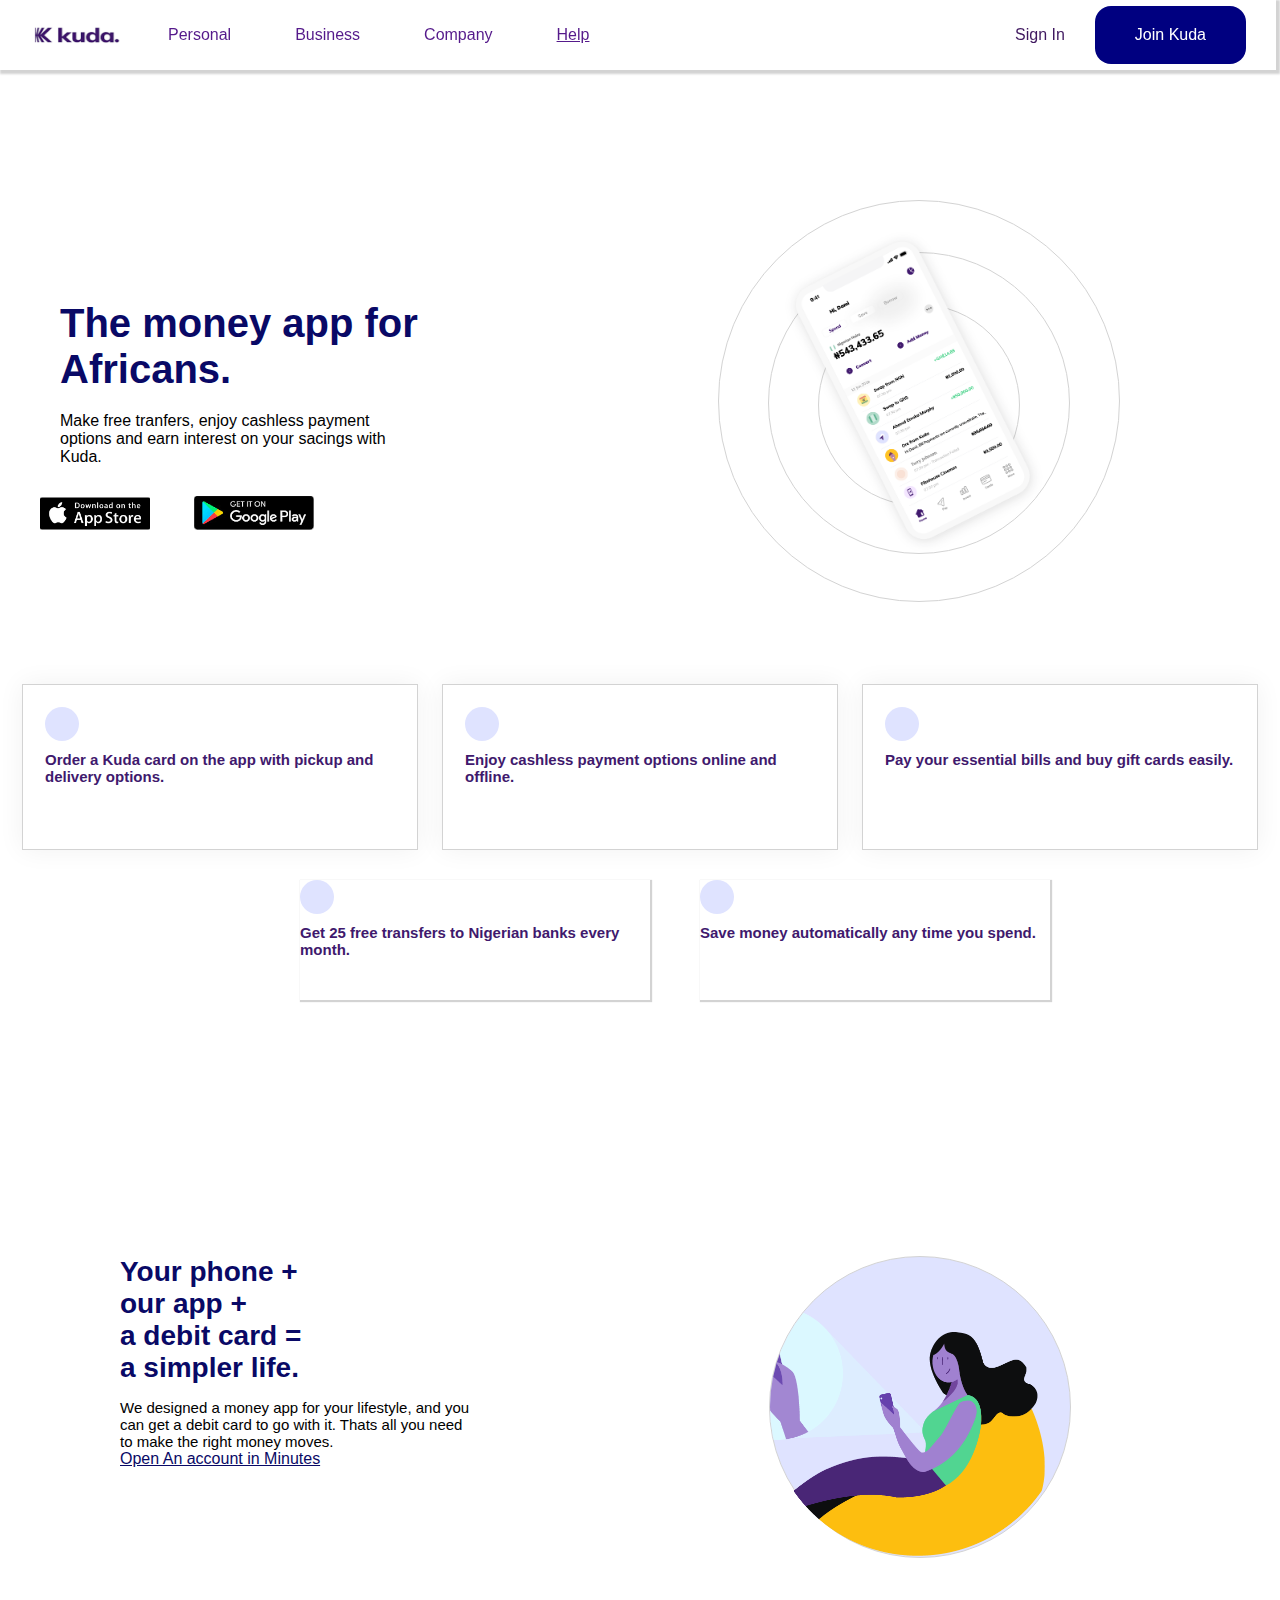
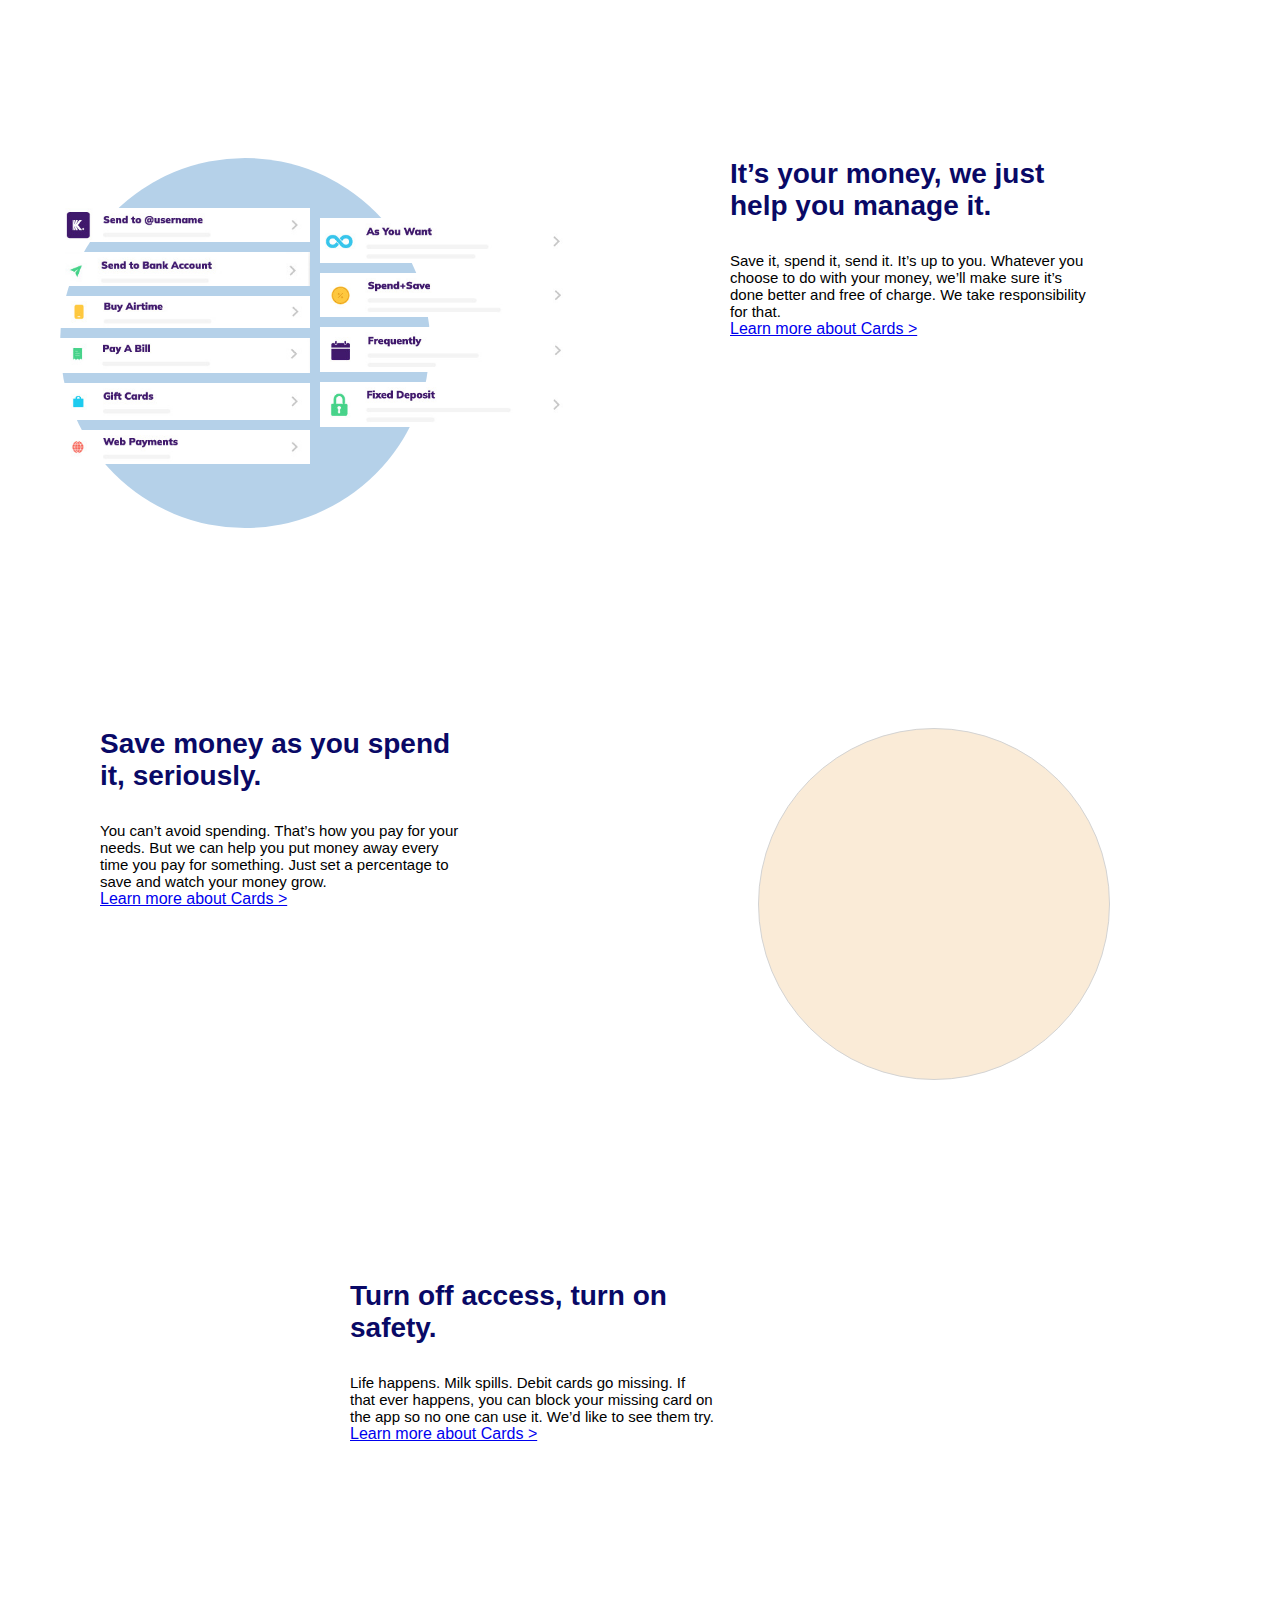
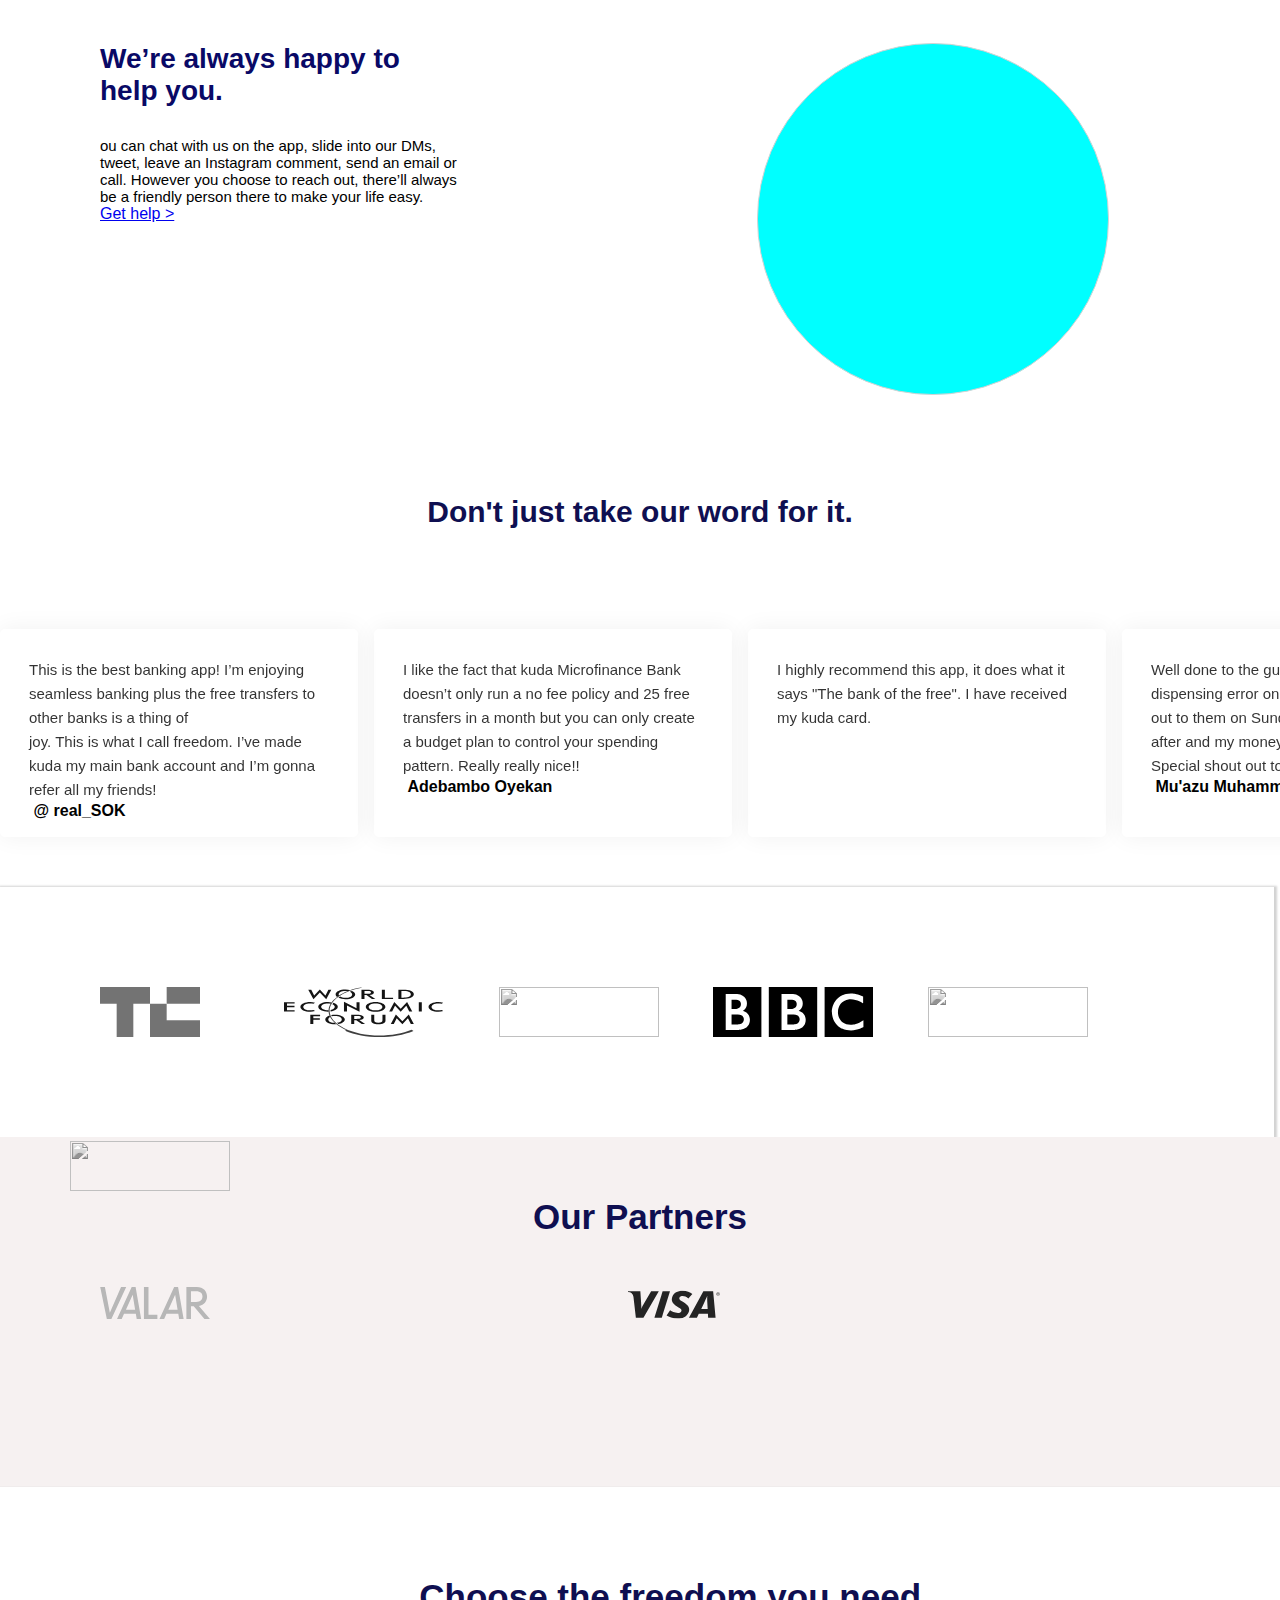
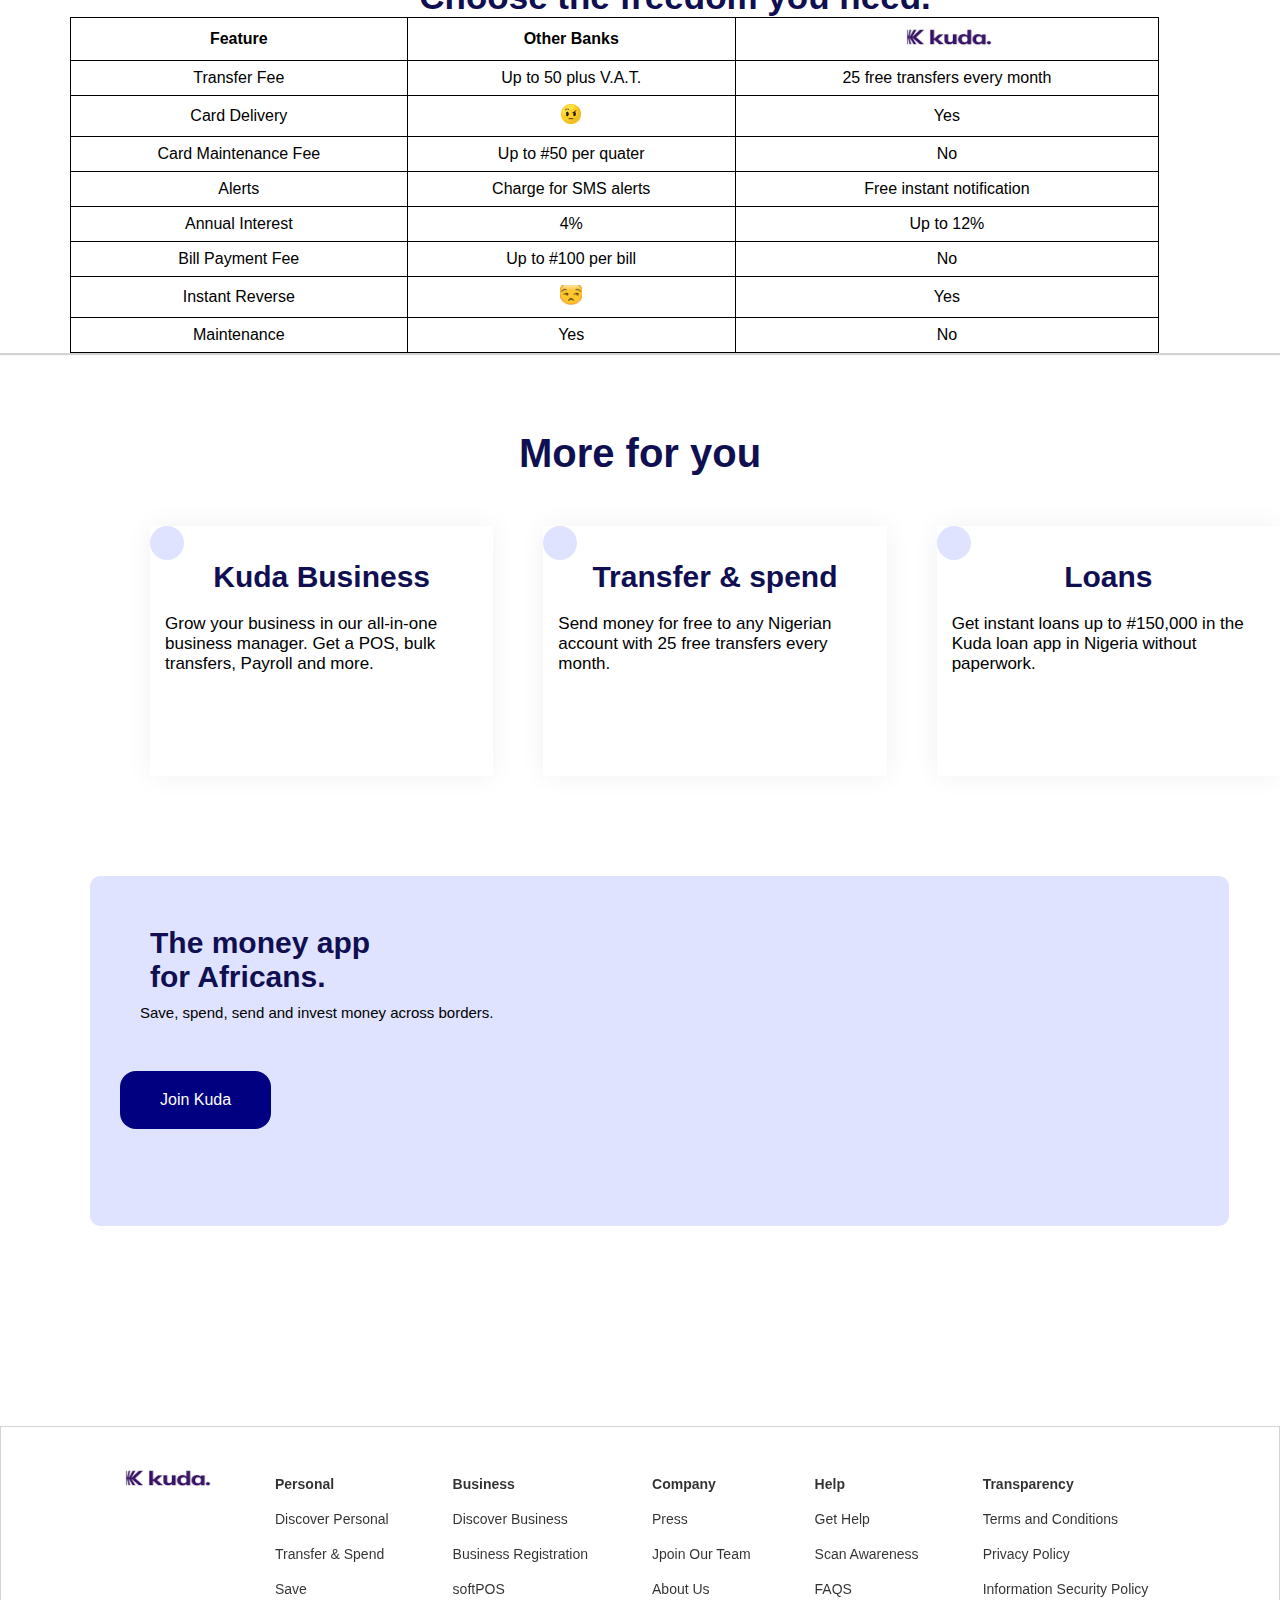
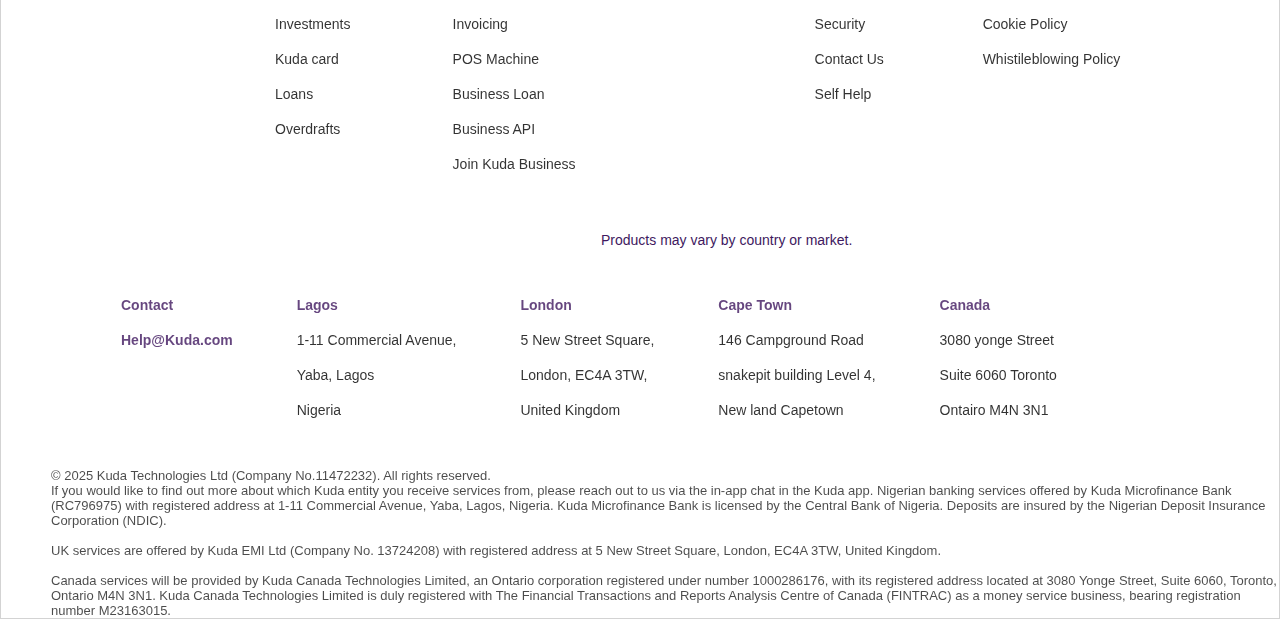
==== index.html @ f285afb3 "updated link navigation" ====
<!DOCTYPE html>
<html lang="en">
<head>
    <meta charset="UTF-8">
    <meta name="viewport" content="width=device-width, initial-scale=1.0">
    <title>Document</title>
    <link rel="stylesheet" href="./index.css">
    <script src="https://kit.fontawesome.com/aa584fceaa.js" crossorigin="anonymous"></script>
</head>
<body>
    <header>
        <nav>
            <div class="navbar">
                <div class="flex">
                    <img height="22" width="90" src="./Assets/kud.jpg" alt="">
                    <ul type="none" class="under">
                        <span class="prof-1"><li style="position: relative;"><a class="underline" href="">Personal <i class="fa-solid fa-caret-down" style="width: 20px;"></i></a></li>
                        <div class="class-1">
                            <div class="flex-1">
                                <div class="div-1">
                                    <ul type="none">
                                        <li class="time"><a class="airtime" href="">Discover Personal</a></li>
                                        <li class="time"><a class="airtime" href="">Travel & Spend</a></li>
                                        <li class="time"><a class="airtime" href="">Save</a></li>
                                        <li class="time"><a class="airtime" href="">Investments</a></li>
                                        <li class="time"><a class="airtime" href="">Kuda card</a></li>
                                    </ul>
                                </div>
                                <div class="div-2">
                                    <ul type="none">
                                        <h6 class="payments">Payments</h6>
                                        <li class="time"><a class="airtime" href="">Electricity</a></li>
                                        <li class="time"><a class="airtime" href="">Airtime</a></li>
                                        <li class="time"><a class="airtime" href="">Internets</a></li>
                                        <li class="time"><a class="airtime" href="">Investments</a></li>
                                        <li class="time"><a class="airtime" href="">Gift Cards</a></li>
                                        <li class="time"><a class="airtime" href="">Cardless Payments</a></li>
                                        <li class="time"><a class="airtime" href="">TV</a></li>
                                        <li class="time"><a class="airtime" href="">Betting</a></li>
                                        <li class="time"><a class="airtime" href="">Transport</a></li>
                                    </ul>
                                    <ul type="none" class="airtime">
                                        <h6 class="payments">Credit</h6>
                                        <li class="time"><a class="airtime" href="">Overdrafts</a></li>
                                        <li class="time"><a class="airtime" href="">Loans</a></li>
                                    </ul>
                                </div>
                            </div>
                        </div>
                    </span>
                    <span class="prof-1"><li class="time"><a class="underline" href="">Business<i class="fa-solid fa-caret-down" style="width: 20px;"></i></a></li>
                        <div class="class-1">
                            <div class="flex-1">
                                <div class="div-1">
                                    <ul type="none">
                                        <li class="time"><a href="">Discover Business</a></li>
                                        <li class="time"><a href="">Business Registration</a></li>
                                        <li class="time"><a href="">Kuda payroll</a></li>
                                        <li class="time"><a href="">Business API</a></li>
                                        <li class="time"><a href=""> Payroll with Bento</a></li>
                                        <li class="time"><a href="">Expense Accounts</a></li>
                                        <li class="time"><a href="">Expense Card</a></li>
                                        <li class="time"><a href="">Cashback</a></li>
                                    </ul>
                                </div>
                                <div class="div-2">
                                    <ul type="none">
                                        <h6 class="payments">Payments</h6>
                                        <li class="time"><a href="">Send Money</a></li>
                                        <li class="time"><a href="">TV</a></li>
                                        <li class="time"><a href="">Airtime & Internet Data</a></li>
                                        <li class="time"><a href="">Electricity</a></li>
                                        <li class="time"><a href="">Bill Payments</a></li>
                                    </ul>
                                    <ul type="none">
                                        <h6 class="payments">credit</h6>
                                        <li class="time"><a class="airtime" href="">Business Loan</a></li>
                                    </ul>
                                    <ul type="none">
                                        <h6 class="payments">Collections</h6>
                                        <li class="time"><a href="">SoftPOS</a></li>
                                        <li class="time"><a href="">Invoicing for Business</a></li>
                                        <li class="time"><a href="">POS Machine</a></li>
                                        <li class="time"><a href="">Virtual POS</a></li>
                                    </ul>
                                </div>
                            </div>
                        </div>
                    </span>
                    <span class="prof-2"> <li class="time"><a class="underline" href="">Company <i class="fa-solid fa-caret-down" style="width: 20px;"></i></a></li>
                        <div class="class-2">
                            <div class="blog">
                                <ul type="none">
                                    <li class="press"><a href="">Blog</a></li>
                                    <li class="press"><a href="">Press</a></li>
                                    <li class="press"><a href="">Join our team</a></li>
                                    <li class="press"><a href="">About Us</a></li>
                                </ul>
                            </div>
                        </div>
                    </span>
                    <span class="prof-2"><li class="time"><a href="">Help <i class="fa-solid fa-caret-down" style="width: 20px;"></i></a></li>
                        <div class="class-2">
                            <div class="blog">
                                <ul type="none">
                                    <li class="press"><a href="">Get Help</a></li>
                                    <li class="press"><a href="">Scam Awareness</a></li>
                                    <li class="press"><a href="">FAQS</a></li>
                                    <li class="press"><a href="">Security</a></li>
                                    <li class="press"><a href="">Contact Us</a></li>
                                    <li class="press"><a href="">Self Help</a></li>
                                </ul>
                            </div>
                        </div>
                    </span>
                </div>
                <div class="button">
                    <a href="./signkuda.html" class="btn-signin">Sign In</a>
                    <a href="./joinkuda.html" class="btn-join">Join Kuda</a>
                </div>
            </div>
        </nav>
    </header>
    <div class="the">
        <div>
            <h1 class="h1">The money app for <br>Africans.</h1>
            <p class="p">Make free tranfers, enjoy cashless payment <br>options and earn interest on your sacings with <br>Kuda.</p>
            <img class="goo" width="110" src="Assets/google.jpg" alt="">
            <img class="goo" width="120" src="Assets/app.jpg" alt="">
        </div>
        <div class="circle">
            <h1 class="big"></h1>
            <p class="small">
                <i class="fa-solid fa-paper-plane icon"></i>
            </p>
            <p class="small-1">
                <i class="fa-solid fa-chart-diagram icon"></i>
            </p>
            <p class="small-2">
                <i class="fa-solid fa-credit-card icon"></i>
            </p>
            <h2 class="big-2"></h2>
            <p class="small-3">
                <i class="fa-solid fa-chart-pie icon"></i>
            </p>
            <p class="small-4">
                <i class="fa-solid fa-piggy-bank icon"></i>
            </p>
            <h3 class="big-3">
                <img class="imag" width="270" src="Assets/phonee.png" alt="">
                
                
            </h3>
        </div>
    </div>
    <div class="parent">
        <div class="child">
            <p class="round"><i class="fa-solid fa-credit-card icon"></i></p>
            <p class="ord">Order a Kuda card on the app with pickup and delivery options.</p>
        </div>
        <div class="child">
            <p class="round"><i class="fa-solid fa-chart-pie icon"></i></p>
            <p class="ord">Enjoy cashless payment options online and offline.</p>
        </div>
        <div class="child">
            <p class="round"><i class="fa-solid fa-chart-diagram icon"></i></p>
            <p class="ord">Pay your essential bills and buy gift cards easily.</p>
        </div>
    </div>
    <div class="two">
        <div class="get">
            <p class="round"><i class="fa-solid fa-paper-plane icon"></i></p>
            <p class="ord">Get 25 free transfers to Nigerian banks every month.</p>
        </div>
        <div class="save">
            <p class="round"><i class="fa-solid fa-piggy-bank icon"></i></p>
            <p class="ord">Save money automatically any time you spend.</p>
        </div>
    </div>
    <div class="phone">
        <div class="your">
            <h4 class="h4">Your phone + <br>
                our app + <br> a debit card = <br>
                a simpler life.</h4>
                <p class="we">We designed a money app for your lifestyle, and you <br>can get a debit card to go with it. Thats all you need <br>to make the right money moves.</p>
                <p><a class="open" href="">Open An account in Minutes</a></p>
        </div>
        <div class="woman">
            <p class="wom"><img width="300" src="/Assets/download.png" alt=""></p>
            <p class="wom-1"><img width="300" src="/Assets/hand.png" alt=""></p>
        </div>
    </div>
    <div class="back">
        <div class="bac">
            <div class="web">
                <img src="Assets/kuda22.jpg" alt="">
                <img src="Assets/kuda1(2).jpg" alt="">
                <img src="Assets/kuda3(1).jpg" alt="">
                <img src="Assets/kuda5.jpg" alt="">
                <img src="Assets/kuda4.jpg" alt="">
                <img src="Assets/kuda6.jpg" alt="">
            </div>
            <div class="wes">
                <img src="Assets/kuda7.jpg" alt="">
                <img src="Assets/kuda8.jpg" alt="">
                <img src="Assets/kuda9.jpg" alt="">
                <img src="Assets/kuda10.jpg" alt="">
            </div>
        </div>
        <div class="ur">
            <h4 class="h5">It’s your money, we just <br> help you manage it.</h4>
            <p class="wee">Save it, spend it, send it. It’s up to you. Whatever you <br> choose to do with your money, we’ll make sure it’s <br> done better and free of charge. We take  responsibility  <br>for that.</p>
            <a href="open">Learn more about Cards ></a>
        </div>
    </div>
    <div class="phone-1">
        <div class="your-1">
            <h3 class="h3">Save money as you spend  <br>it, seriously.</h3>
            <p class="p-3">You can’t avoid spending. That’s how you pay for your <br> needs. But we can help you put money away every <br> time you pay for something. Just set a percentage to <br> save and watch your money grow.</p>
            <a href="open">Learn more about Cards ></a>
        </div>
        <div class="wo">
            <p>
                <img width="500" src="https://prince-kolade.github.io/Kuda-cohort/Assets/2025-03-05%20(5).png" alt="">
            </p>
        </div>
    </div>
    <div class="back">
        <div class="bacc">
            <p>
                <img width="500" src="https://prince-kolade.github.io/Kuda-cohort/Assets/kuda-1.png" alt="">
            </p>
        </div>
        <div class="ur">
            <h3 class="h5">Turn off access, turn on  <br>safety.</h3>
            <p class="wee">Life happens. Milk spills. Debit cards go missing. If <br> that ever happens, you can block your missing card on <br> the app so no one can use it. We’d like to see them try.</p>
            <a href="open">Learn more about Cards ></a>
        </div>
    </div>
    <div class="phone-1">
        <div class="your-1">
            <h3 class="h3">We’re always happy to <br> help you.</h3>
            <p class="p-3">ou can chat with us on the app, slide into our DMs, <br> tweet, leave an Instagram comment, send an email or <br> call. However you choose to reach out, there’ll always  <br>be a friendly person there to make your life easy.</p>
            <a href="open">Get help ></a>
        </div>
        <div class="woo">
            <p>
                <img width="500" src="https://prince-kolade.github.io/Kuda-cohort/Assets/1740307666381.jpg" alt="">
            </p>
        </div>
    </div>
    <h3 class="just">Don't just take our word for it.</h3>
<div class="hid">
    <div class="box"> 
        <p class="p8">This is the best banking app! I’m enjoying seamless banking plus the free transfers to other banks is a thing of  <br>joy. This is what I call freedom. I’ve made kuda my main bank account and I’m gonna refer all my friends!</p>
        <div class="bab">
            <img class="im" width="50" src="https://kuda.com/static/realsok-66705285fe944c95934d7ff3bda73bec.svg" alt="">
            <strong>@ real_SOK</strong>
        </div>
    </div>
    <div class="box">
        <p class="p8">I like the fact that kuda Microfinance Bank  doesn’t only run a no fee policy and 25 free  transfers in a month but you can only create a budget plan to control your spending pattern. Really really nice!!</p>
        <div class="bab">
            <img class="im" width="50" src="https://kuda.com/static/adebambo-a15ee685f877074818864b3eeecdfeef.svg" alt="">
            <strong>Adebambo Oyekan</strong>
        </div>
    </div>
    <div class="box">
        <p class="p8">I highly recommend this app, it  does what it says "The bank of the free". I have received my  kuda card.</p>
        <div width="50" class="bab">
            <img class="im"  width="50" alt="">
        </div>
    </div>
    <div class="box">
        <p class="p8">Well done to the guys at @kudabank had a dispensing error on Friday night and reached out to them on Sunday... 48 working hours after and my money is back in my account... Special shout out to Maxwell and Norah</p>
        <div class="bab">
            <img class="im" width="50" src="https://kuda.com/static/muhammad-a382b5f53a5e464e0a2929be0c68f852.svg" alt="">
            <strong>Mu'azu Muhammad Kudu</strong>
        </div>
    </div>
    <div class="box">
        <p class="p8">Just joined the best Digital Bank in Nigeria  I have no complaints whatsoever since i started  using Kuda</p>
            <div class="bab">
                <img class="im" src="" alt="">
                <strong></strong>
            </div>
    </div>
    <div class="box">
        <p class="p8">Never thought an app would stylish become my everyday way to bank and have access to physical  cash.
            @kudabank is sleek</p>
            <div class="bab">
                <img class="im" width="50" src="https://kuda.com/static/babajide-ca560e39acf445ef6c8e91104ef1be8d.svg" alt="">
                <strong>Babajide Duroshola</strong>
            </div>
    </div>
</div>
<div class="tuc">
    <img class="data" src="[data-uri]" alt="">
    <img class="data" src="[data-uri]" alt="">
    <img class="data" src="https://kuda.com/static/fintech-0a9e5796db280b81800496a6c3c23c6d.svg" alt="">
    <img class="bbc" src="[data-uri]" alt="">
    <img class="data" height="50" width="160" src="https://kuda.com/static/cnbc-45f58c789bba9e75d11c83bb03c5d3ff.svg" alt="">
    <img class="data" src="https://kuda.com/static/euromoney-2f7f12d4caef10de0f43b424ad5bd0a2.svg" alt="">
</div>
<div class="valar">
    <p class="part">Our Partners</p>
    <img class="visa" src="[data-uri]" alt="">
    <img class="visa" src="https://kuda.com/static/entreeCapital-af919d4ffd7d5cef28085ee2a9085519.svg" alt="">
    <img class="visa" src="https://kuda.com/static/sbiHoldings-32de2b58b5a5d5a40696e17db098a44d.svg" alt="">
    <img class="visa" src="https://kuda.com/static/target-global-d0857fbce3223960d649682020537e20.svg" alt="">
    <img class="visa" src="[data-uri]" alt="">
</div>
<div class="alert">
    <p class="part">Choose the freedom you need.</p>
    <table>
        <tr>
            <th>Feature</th>
            <th>Other Banks</th>
            <th> <img height="22" width="90" src="/Assets/kud.jpg" alt=""></th>
        </tr>
        <tr>
            <td>Transfer Fee</td>
            <td>Up to 50 plus V.A.T.</td>
            <td>25 free transfers every month</td>
        </tr>
        <tr>
            <td>Card Delivery</td>
            <td><img height="20px" src="/Assets/emoji.jpg" alt=""></td>
            <td>Yes</td>
        </tr>
        <tr>
            <td>Card Maintenance Fee</td>
            <td>Up to #50 per quater</td>
            <td>No</td>
        </tr>
        <tr>
            <td>Alerts</td>
            <td>Charge for SMS alerts</td>
            <td>Free instant notification</td>
        </tr>
        <tr>
            <td>Annual Interest</td>
            <td>4%</td>
            <td>Up to 12%</td>
        </tr>
        <tr>
            <td>Bill Payment Fee</td>
            <td>Up to #100 per bill</td>
            <td>No</td>
        </tr>
        <tr>
            <td>Instant Reverse</td>
            <td><img height="20px" src="Assets/emoji2.jpg" alt=""></td>
            <td>Yes</td>
        </tr>
        <tr>
            <td>Maintenance</td>
            <td>Yes</td>
            <td>No</td>
        </tr>
    </table>
</div>
<br>
<p class="mor">More for you</p>
<div class="all">
    <div class="bulk">
       <p class="round"> <i class="fa-solid fa-briefcase bag" style="color: #000080;"></i></p>
        <p class="k">Kuda Business</p>
        <p class="manager">Grow your business in our all-in-one <br>business manager. Get a POS, bulk <br>transfers, Payroll and more.</p>
    </div>
    <div class="bulk-2">
        <p class="round"><i class="fa-solid fa-paper-plane bag" style="color: #000080;"></i></p>
        <p class="k">Transfer & spend</p>
        <p class="manager">Send money for free to any Nigerian account with 25 free transfers every <br>month. </p>
    </div>
    <div class="bulk-2">
       <p class="round"> <i class="fa-solid fa-bottle-droplet icon" style="color: #000080;"></i></p>
        <p class="k">Loans</p>
        <p class="manager">Get instant loans up to #150,000 in the Kuda loan app in Nigeria without <br>paperwork.</p>
    </div>
</div>
<div class="invest">
    <div>
        <p class="ap">The money app  <br>for Africans.</p>
        <p class="nd">Save, spend, send and invest money across borders.</p>
        <div class="button ton">
            <a href="#join" class="btn-join">Join Kuda</a>
        </div>
    </div>
</div>

<footer class="footer">
    <div class="footer-1">
        <div >
            <img class="overdraft" height="22" width="90" src="/Assets/kud.jpg" alt="">
        </div>
        <div class="footer-2">
            <h4 class="ed">Personal</h4>
            <p>Discover Personal</p>
            <p>Transfer & Spend </p>
            <p>Save</p>
            <p>Investments</p>
            <p>Kuda card</p>
            <p>Loans</p>
            <p>Overdrafts</p>
        </div>
        <div class="footer-2">
            <h4 class="ed">Business</h4>
            <p>Discover Business</p>
            <p>Business Registration</p>
            <p>softPOS</p>
            <p>Invoicing</p>
            <p>POS Machine</p>
            <p>Business Loan</p>
            <p>Business API</p>
            <p>Join Kuda Business</p>
        </div>
        <div class="footer-2">
            <h4 class="ed">Company</h4>
            <p>Press</p>
            <p>Jpoin Our Team</p>
            <p>About Us</p>
        </div>
        <div class="footer-2">
            <h4 class="ed">Help</h4>
            <p>Get Help</p>
            <p>Scan Awareness</p>
            <p>FAQS</p>
            <p>Security</p>
            <p>Contact Us</p>
            <p>Self Help</p>
        </div>
        <div class="footer-2">
            <h4 class="ed">Transparency</h4>
            <p>Terms and Conditions</p>
            <p>Privacy Policy</p>
            <p>Information Security Policy</p>
            <p>Cookie Policy</p>
            <p>Whistileblowing Policy</p>
        </div>
    </div>
    <p class="mar">Products may vary by country or market.</p>
    <div class="footer-1">
        <div class="footer-2">
            <h4 class="edd">Contact <br>Help@Kuda.com</h4>
        </div>
        <div class="footer-2">
            <h4 class="edd">Lagos</h4>
            <p>1-11 Commercial Avenue, <br>Yaba, Lagos <br>Nigeria</p>
        </div>
        <div class="footer-2">
            <h4 class="edd">London</h4>
            <p>5 New Street Square, <br>London, EC4A 3TW, <br>United Kingdom</p>
        </div>
        <div class="footer-2">
            <h4 class="edd">Cape Town</h4>
            <p>146 Campground Road <br>snakepit building Level 4, <br>New land Capetown</p>
        </div>
        <div class="footer-2">
            <h4 class="edd">Canada</h4>
            <p>3080 yonge Street <br>Suite 6060 Toronto <br>Ontairo M4N 3N1</p>
        </div>
    </div>
    <div class="pp">
        <p > © 2025 Kuda Technologies Ltd (Company No.11472232). All rights reserved. </p>
    <p>If you would like to find out more about which Kuda entity you receive services from, please reach out to us via the in-app chat in the Kuda app. Nigerian banking services offered by Kuda Microfinance Bank (RC796975) with registered address at 1-11 Commercial Avenue, Yaba, Lagos, Nigeria. Kuda Microfinance Bank is licensed by the Central Bank of Nigeria. Deposits are insured by the Nigerian Deposit Insurance Corporation (NDIC).</p>
    <br>
    <p>UK services are offered by Kuda EMI Ltd (Company No. 13724208) with registered address at 5 New Street Square, London, EC4A 3TW, United Kingdom.</p>
    <br>
    <p>Canada services will be provided by Kuda Canada Technologies Limited, an Ontario corporation registered under number 1000286176, with its registered address located at 3080 Yonge Street, Suite 6060, Toronto, Ontario M4N 3N1. Kuda Canada Technologies Limited is duly registered with The Financial Transactions and Reports Analysis Centre of Canada (FINTRAC) as a money service business, bearing registration number M23163015.</p>
    </div>
</footer>
  
</body>
</html>
---- index.css ----
*{
    padding: 0;
    margin: 0;
    font-family: Arial, Helvetica, sans-serif;
}
body{
    overflow-x: hidden;
}
.navbar{
    display: flex;
    justify-content: space-between;
    align-items: center;
    background-color: white;
    padding: 15px 30px;
    width: 95%;
    height: 40px;
    box-shadow: 2px 2px 2px 2px lightgray;
    position: fixed;
    z-index: 99;
    top: 0;
}
.goo{
    padding-left: 40px;
    padding-top: 30px;
    gap:1rem;
}
.button{
    display: flex;
    gap: 30px;
}
.btn{
    /* padding: 10px 15px;
    border: none;
    border-radius: 5px;
    color: white; 
    text-decoration: none;
    cursor: pointer;  */
}
.btn-signin{
    background-color: ;
    padding-top: 20px;
    border-radius: 5px;
    color: #401960;
    text-decoration: none;
    cursor: pointer;
}
.btn-join{
    /* margin-top: 20px; */
    padding-left: 40px;
    padding-right: 40px;
    padding-top: 20px;
    text-decoration: none;
    padding-bottom: 20px;
    background-color: navy;
    color: white;
    border-radius: 12pt;
    border-style: none;
    /* margin-left: 300px; */
    /* line-height: 1.38; */
}
.btn-join:hover{
    transition: all 2s;
    transform: translateY(-3px);
}
.flex{
    display: flex;
    justify-content: space-around;
    align-items: center;
    gap: 3rem;
    /* position: relative; */
}
.flex-1{
    display: flex;
    gap: 2rem;
    border: 1px solid red;
    border-top-right-radius: 20px;
    border-bottom-right-radius: 20px;
    font-weight: 500;
    line-height: 37px;
}
.class-1{
    position: absolute;
    top: 56px;
    display: none;
}
.div-1{
    background-color: white;
    padding: 20px;
    opacity: 0.7;
    z-index: 1;
}
.div-2{
    background-color: rgb(245, 245, 245);
    border-top-right-radius: 20px;
    border-bottom-right-radius: 20px;
    padding: 15px;
    opacity: 0.7;
    z-index: 1;
}
.prof-1:hover{
    .class-1{
        display: block;
    }
}
.kuda{
    width: 90px;
    padding: 17px;
}
.icon{
    margin-left: 4px;
}
.under{
    display: flex;
    gap: 4rem;
}
.underline{
    text-decoration: none;
}
.payments{
    font-family: Arial, Helvetica, sans-serif;
    font-size: 12px;
    opacity: 100%;
    text-transform: uppercase;
}
.blog{
    border: 1px solid lightgray;
    background-color: white;
    padding: 40px 20px;
    padding-left: 30px;
    width: 140px;
}
.press{
    text-decoration: none !important;
    color: black !important;
    line-height: 40px;
}
.press:hover{
    color: red !important;
}
.prof-2{
    position: relative;
}
.prof-2:hover{
    .class-2{
        transition: all 6s;
        display: block;
    }
}
.class-2{
    display: none;
    position: absolute;
    top: 30px;
    transition: all 6s;
}
.sign{
    /* padding-left: 100px;  */
}
.join{
    margin-top: 5px;
    padding-left: 40px;
    padding-right: 40px;
    padding-top: 20px;
    padding-bottom: 20px;
    background-color: #40196D;
    color: white;
    border-radius: 12pt;
    border-style: none;
    margin-left: 300px;
    line-height: 1.38;
}
.logo{
    padding-left: 20px;
    line-height: 1.38;
}
.the{
    display: flex;
}
.h1{
    margin-bottom: 20px;
    margin-top: 300px;
    margin-left: 60px;
    font-weight: 900;
    color: rgb(9, 9, 102);
    font-size: 40px;
    font-family: Arial, Helvetica, sans-serif;
    line-height: 1.15;
}
.p{
    margin-left: 60px;
}
.circle{
    margin-left: 300px;
    margin-top: 200px;
}
.big{
    border: 1px solid lightgray;
    height: 400px;
    width: 400px;
    border-radius: 100%;
    position: relative;
}
.small{
    border: 1px solid #401960;
    border-style: none;
    padding: 2px;
    align-content: center;
    background-color: rgb(223, 227, 255);
    height: 25px;
    width: 25px;
    border-radius: 100%;
    position: absolute;
    margin-top: -215px;
    margin-left: 190px;
    animation: small 8s linear 2s infinite;

}
@keyframes small {
    0%{
        transform: rotate(0deg) translate(200px);
    }
    100%{
        transform: rotate(360deg) translate(200px);
    }
    
}
.small-1{
    border: 1px solid #401960;
    border-style: none;
    padding: 2px;
    align-content: center;
    background-color: rgb(223, 227, 255) !important;
    height: 25px;
    width: 25px;
    border-radius: 100%;
    position: absolute;
    margin-top: -215px;
    margin-left: 190px;
    animation: smile  8s linear 0s infinite;
}
@keyframes smile {
    0%{
        transform: rotate(0deg) translate(200px);
    }
    100%{
        transform: rotate(360deg) translate(200px);
    }
    
}
.big-2{
    border: 1px solid lightgray;
    height: 300px;
    width: 300px;
    border-radius: 100%;
    position: relative;
    margin-top: -350px;
    margin-left: 50px;
}
.small-2{
    border: 1px solid #401960;
    border-style: none;
    padding: 2px;
    align-content: center;
    background-color: rgb(223, 227, 255) !important;
    height: 25px;
    width: 25px;
    border-radius: 100%;
    position: absolute;
    margin-top: -215px;
    margin-left: 190px;
    animation: smoke  8s linear 0s infinite;
}
@keyframes smoke {
    0%{
        transform: rotate(0deg) translate(200px);
    }
    100%{
        transform: rotate(-360deg) translateX(200px);
    }
}
.small-3{
    border: 1px solid #401960;
    border-style: none;
    padding: 2px;
    align-content: center;
    background-color: rgb(223, 227, 255) !important;
    height: 25px;
    width: 25px;
    border-radius: 100%;
    position: absolute;
    margin-top: -165px;
    margin-left: 190px;
    animation: snail  8s linear 1s infinite;
}
@keyframes snail {
    0%{
        transform: rotate(0deg) translate(150px);
    }
    100%{
        transform: rotate(360deg) translate(150px);
    }
}
.small-4{
    border: 1px solid #401960;
    border-style: none;
    padding: 2px;
    align-content: center;
    background-color: rgb(223, 227, 255) !important;
    height: 25px;
    width: 25px;
    border-radius: 100%;
    position: absolute;
    margin-top: -165px;
    margin-left: 190px;
    animation: snake 8s linear 2s infinite;
}
@keyframes snake {
    0%{
        transform: rotate(0deg) translate(150px);
    }
    100%{
        transform: rotate(-360deg) translate(150px);
    }
    
}
.big-3{
    border: 1px solid lightgray;
    height: 200px;
    width: 200px;
    border-radius: 100%;
    position: relative;
    margin-top: -250px;
    margin-left: 100px;
}
.icon{
    margin-left: 5.5px;
    align-items: center;
    color: #40196D;
}
.parent{
    display: flex;
    gap: 1.5rem;
    margin-top: 150px ;
    justify-content: center;
}
.child{
    border: 1px solid lightgray;
    border-color: lightgray;
    background-color: white;
    width: 350px;
    height: 120px;
    padding: 22px;
    box-shadow: 0 0 25px rgba(0, 0, 0, .06);
    /* margin-left: 100px; */
}
.round{
    border: 1px solid #40196D;
    border-style: none;
    padding: 2px;
    border-radius: 50%;
    height: 30px;
    width: 30px;
    align-content: center;
    background-color: rgb(223, 227, 255) ;
}
.ord{
    margin-top: 10px;
    color: #40196D;
    font-size: 15px;
    font-weight: 600;
}
.icon-1{
    margin-left: 30px;
    align-items: center;
    color: #40196D;
    padding-top: 10px;
    
}
.with{
    font-weight: bold;
    padding-left: 10px;
    padding-top: 20px;
    color: rgb(9, 9, 102);
}
.enjoy{
    background-color: white;
    width: 350px;
    height: 120px;
    box-shadow: 2px 2px 2px 2px lightgray;
    margin-left: 50px;
}
.two{
    display: flex;
    margin-top: 30px;
}
.get{
    background-color: white;
    width: 350px;
    height: 120px;
    box-shadow: 1px 1px 1px 1px lightgray;
    margin-left: 300px;
}
.save{
    background-color: white;
    width: 350px;
    height: 120px;
    box-shadow: 1px 1px 1px 1px lightgray;
    margin-left: 50px;
}
.phone{
    display: flex;
    margin-top: 20%;
}
.your{
    margin-left: 120px;
}
.h4{
    font-weight: bold;
    font-size: 28px;
    font-family: Verdana, Geneva, Tahoma, sans-serif;
    color: rgb(9, 9, 102);
}
.we{
    color: black;
    padding-top: 15px;
    font-size: 15px;
    font-weight: light;
}
.open{
    color: rgb(9, 9, 102);
    padding-top: 30px;
}
.image{
    /* border: 1px solid red; */
    margin-left: 300px;
    border-radius: 100%;
    height: 400px;
    width: 400px;
}
.imag{
    margin-top: -80px;
    margin-left: -40px;
}
.woman{
    /* display: flex; */
    margin-left: 300px;
    border-radius: 100%;
    width: 300px;
    height: 300px;
    position: static;
    border: 1px solid lightgray;
    background-color: rgb(223, 227, 255);
    opacity: 1 !important;
    z-index: 0;
    box-sizing: inherit;
    overflow: hidden;
}
.wom{
    margin-top: 75px;
    margin-left: -25px;
    position: absolute;
    overflow: hidden;
}
.wom-1{
    margin-left: -60px;
    margin-top: 50px;
    opacity: 99 !important;
    z-index: 100 !important;
    /* position: absolute; */
}
.you{
    margin-left: 300px;
}
.back{
    margin-top: 200px;
    display: flex;
    margin-left: 50px;
}
.bac{
    margin-left: 10px;
    height: 370px;
    width: 370px;
    border-radius: 50%;
    background-color: rgb(181, 209, 233);
    display: flex;

}
.web{
   width: 250px;
   height: 150px;
   display: flex;
   flex-direction: column;
   gap: 10px;
   padding-top: 50px;
}
.wes{
    width: 250px;
    height: 250px;
    display: flex;
    flex-direction: column;
    gap: 10px;
    padding-top: 60px;
    padding-left: 10px;
}
.ur{
    margin-left: 300px;
}
.h5{
    font-weight: bolder;
    font-size: 28px;
    color: rgb(9, 9, 102);
    font-family: Verdana, Geneva, Tahoma, sans-serif;
}
.wee{
    color: black;
    padding-top: 30px;
    font-size: 15px;
    font-weight: light;
}
.phone-1{
    display: flex;
    margin-top: 200px;
}
.your-1{
    padding-left: 100px; 
}
.h3{
    font-weight: bolder;
    font-size: 28px;
    font-family: Verdana, Geneva, Tahoma, sans-serif;
    color: rgb(9, 9, 102);
}
.p-3{
    color: black;
    padding-top: 30px;
    font-size: 15px;
    font-weight: light;
}
.wo{
    margin-left: 300px;
    border-radius: 100%;
    width: 350px;
    height: 350px;
    position: static;
    border: 1px solid lightgray;
    background-color: antiquewhite;
    opacity: 1 !important;
    z-index: 0;
    box-sizing: inherit;
    overflow: hidden;
}
.woo{
    margin-left: 300px;
    border-radius: 100%;
    width: 350px;
    height: 350px;
    position: static;
    border: 1px solid lightgray;
    background-color: aqua;
    opacity: 1 !important;
    z-index: 0;
    box-sizing: inherit;
    overflow: hidden;
}
.box{
    /* display: flex; */
    border: 1px solid lightgray;
    height: 150px;
    min-width: 300px;
    padding: 29px;
    border-style: none;
    border-color: lightgray;
    background-color: var(--whiteColor);
    border-radius: 5px;
    box-shadow: 0 0 25px rgba(0, 0, 0, .06);
}
.p8{
    font-size: 15px;
    line-height: 24px;
    opacity: 0.8;
}
.im{
    border-radius: 50%;
    padding-top: 3px;
}
.don{
    border: 1px solid;
    min-width: 300px;
    height: 200px;
    margin-left: 30px;
    margin-top: 70px;
    background-color: white;
    color: black;
    padding-top: 30px;
    font-size: 15px;
    font-weight: lighter;
}
.just{
    font-family: Verdana, Geneva, Tahoma, sans-serif;
    font-size: 30px;
    font-weight: bold;
    text-align: center;
    margin-top: 100px;
    color: rgb(15, 15, 81);
}
.hid{
    animation: scroll 20s linear infinite;
    margin-top: 100px;
    display: flex;
    flex-wrap: nowrap;
    width: 100%;
    box-sizing: border-box;
    gap: 1rem;
}
@keyframes scroll {
    0%{
        transform: translateX(0px);
    }
    100%{
        transform: translateX(-800px);
    }
}
.tuc{
    /* border: 1px solid black; */
    width: 98%;
    height: 250px;
    padding-left: 20px;
    margin-top: 50px;
    background-color: white;
    box-shadow: 1px 1px 2px 2px lightgray;
}
.data{
    filter: grayscale(100%);
    height: 50px;
    width: 160px;
    padding-left: 50px;
    padding-top: 100px;
}
.data:hover{
    filter: none;
    cursor: pointer;
}
.bbc{
    filter: grayscale(100%);
    height: 50px;
    width: 160px;
    padding-left: 50px;
}
.bbc:hover{
    filter: none;
    cursor: pointer;
}
.valar{
    background-color: rgb(246, 241, 241);
    width: 100%;
    height: 350px;
}
.part{
    font-family: Verdana, Geneva, Tahoma, sans-serif;
    font-size: 35px;
    font-weight: bold;
    text-align: center;
    padding-top: 60px;
    color: rgb(15, 15, 81);
}
.visa{
    padding-top: 50px;
    padding-left: 100px;
    filter: grayscale(100%);
}
.visa:hover{
    filter: none;
    cursor: pointer;
}
tr:nth-child(even){
    background-color: white;
}
table{
    font-family: Arial, Helvetica, sans-serif;
    border-collapse: collapse;
    width: 90%;
}
td,th{
    border: 1px solid black;
    text-align: center;
    padding: 8px;
}
.alert{
    padding-top: 30px;
    padding-left: 70px;
    box-shadow: 1px 1px 1px 1px lightgray;
}
.all{
    display: flex;
}
.busi{
    border: 1px solid red;
    width: 400px;
    height: 00px;
}
.mor{
    font-family: Verdana, Geneva, Tahoma, sans-serif;
    font-size: 40px;
    font-weight: bold;
    text-align: center;
    padding-top: 60px;
    color: rgb(15, 15, 81);
}
.bulk{
    /* border: 1px solid black; */
    background-color: white;
    margin-top: 50px;
    margin-left: 150px;
    width: 350px;
    height: 250px;
    box-shadow: 0 0 25px rgba(0, 0, 0, .06);
}
.cir{
    border: 1px solid black;
    border-radius: 100%;
    background-color:;
    height: 30px;
    width: 30px;
    margin-left: 10px;
    margin-top: 10px;
    opacity: 0.7;
}
.bag{
    padding-left: 8px;
    padding-top: 6px;
}
.k{
    font-family: Arial, Helvetica, sans-serif;
    font-size: 30px;
    text-align: center;
    color: rgb(15, 15, 81);
    font-weight: bolder;
    
}
.manager{
    font-family: Verdana, Geneva, Tahoma, sans-serif;
    color: black;
    font-weight: light;
    font-size: 17px;
    padding-top: 20px;
    padding-left: 15px;
}
.bulk-2{
    /* border: 1px solid black; */
    background-color: white;
    margin-top: 50px;
    margin-left: 50px;
    width: 350px;
    height: 250px;
    box-shadow: 0 0 25px rgba(0, 0, 0, .06);
}
.invest{
    /* border: 1px solid black; */
    width: 89%;
    height: 350px;
    margin-top: 100px;
    margin-left: 90px;
    display: flex;
    background-color: rgb(223, 227, 255);
    border-radius: 10px;
}
.ap{
    font-family: Verdana, Geneva, Tahoma, sans-serif;
    font-size: 30px;
    color: rgb(15, 15, 81);
    font-weight: bolder;
    padding-left: 60px;
    padding-top: 50px;
}
.overdraft{
    
}
.ton{
    margin-left: 30px;
    margin-top: 50px;
}
.nd{
    margin-left: 50px;
    font-size: 15px;
    font-weight: light;
    padding-top: 10px;
}
.footer{
    border: 1px solid lightgray;
    margin-top: 200px;
}
.footer-1{
    margin-top: 40px;
    margin-left: 120px;
    display: flex;
    gap: 4rem;
}
.footer-2{
    line-height: 2.5em;
    font-size: 14px;
    opacity: 0.8;
}
.mar{
    color: #401960;
    font-size: 14px;
    margin-left: 600px;
    margin-top: 50px;
}
.edd{
    color: #401960;
}
.pp{
    padding-top:40px;
    font-size: 13px;
    opacity: 0.7;
    padding-left: 50px;
}
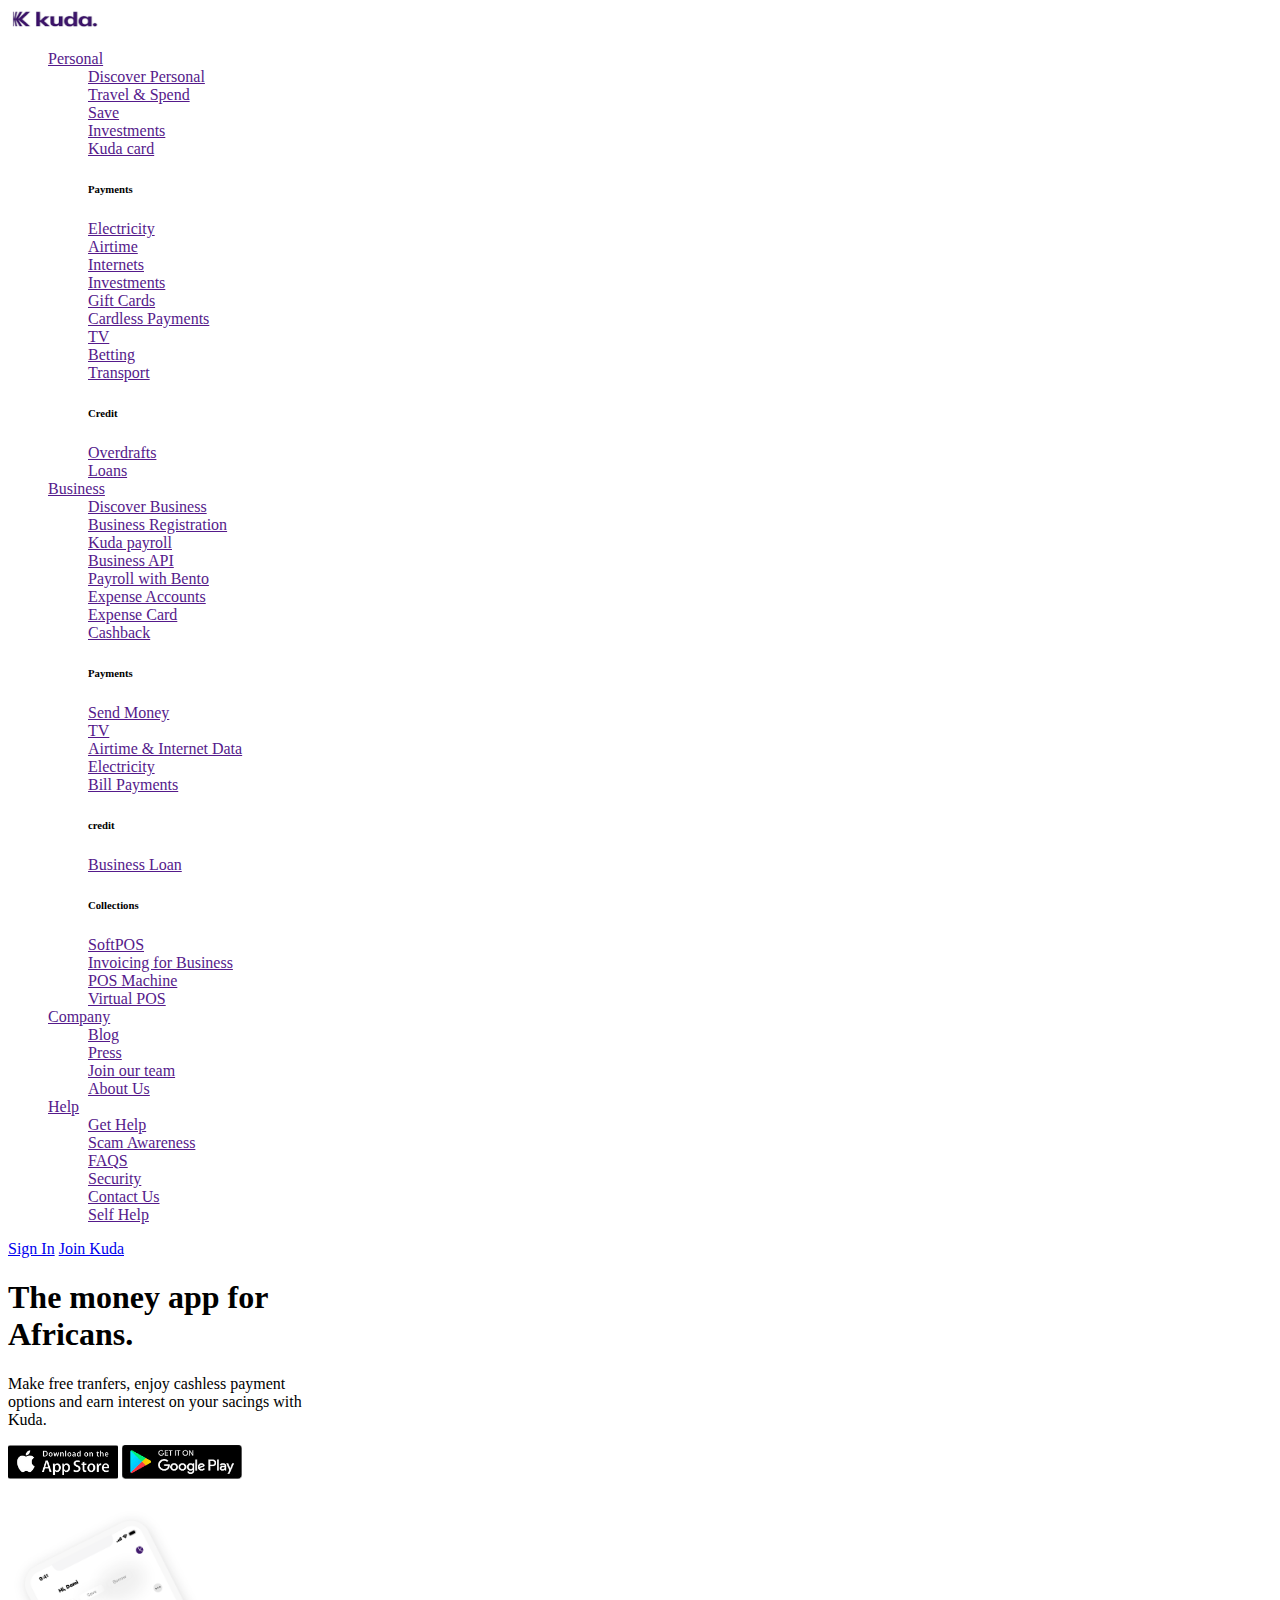
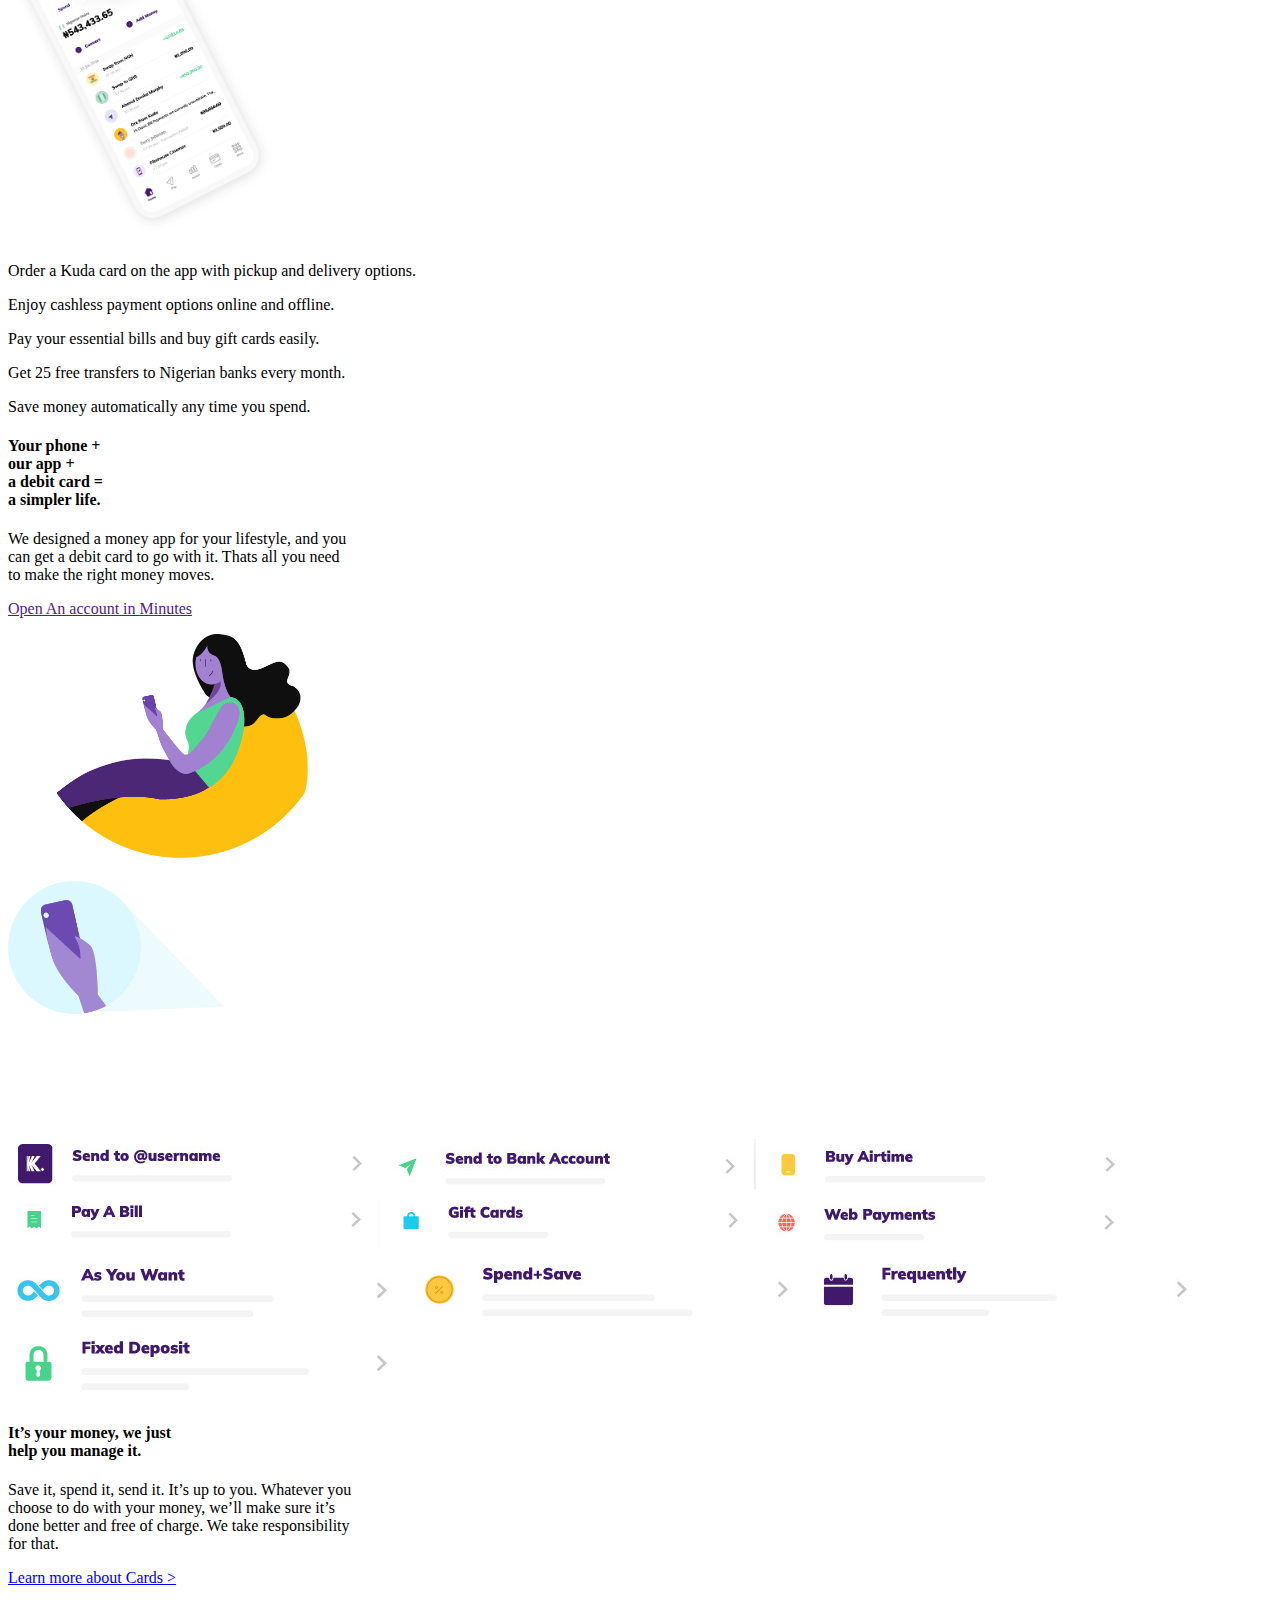
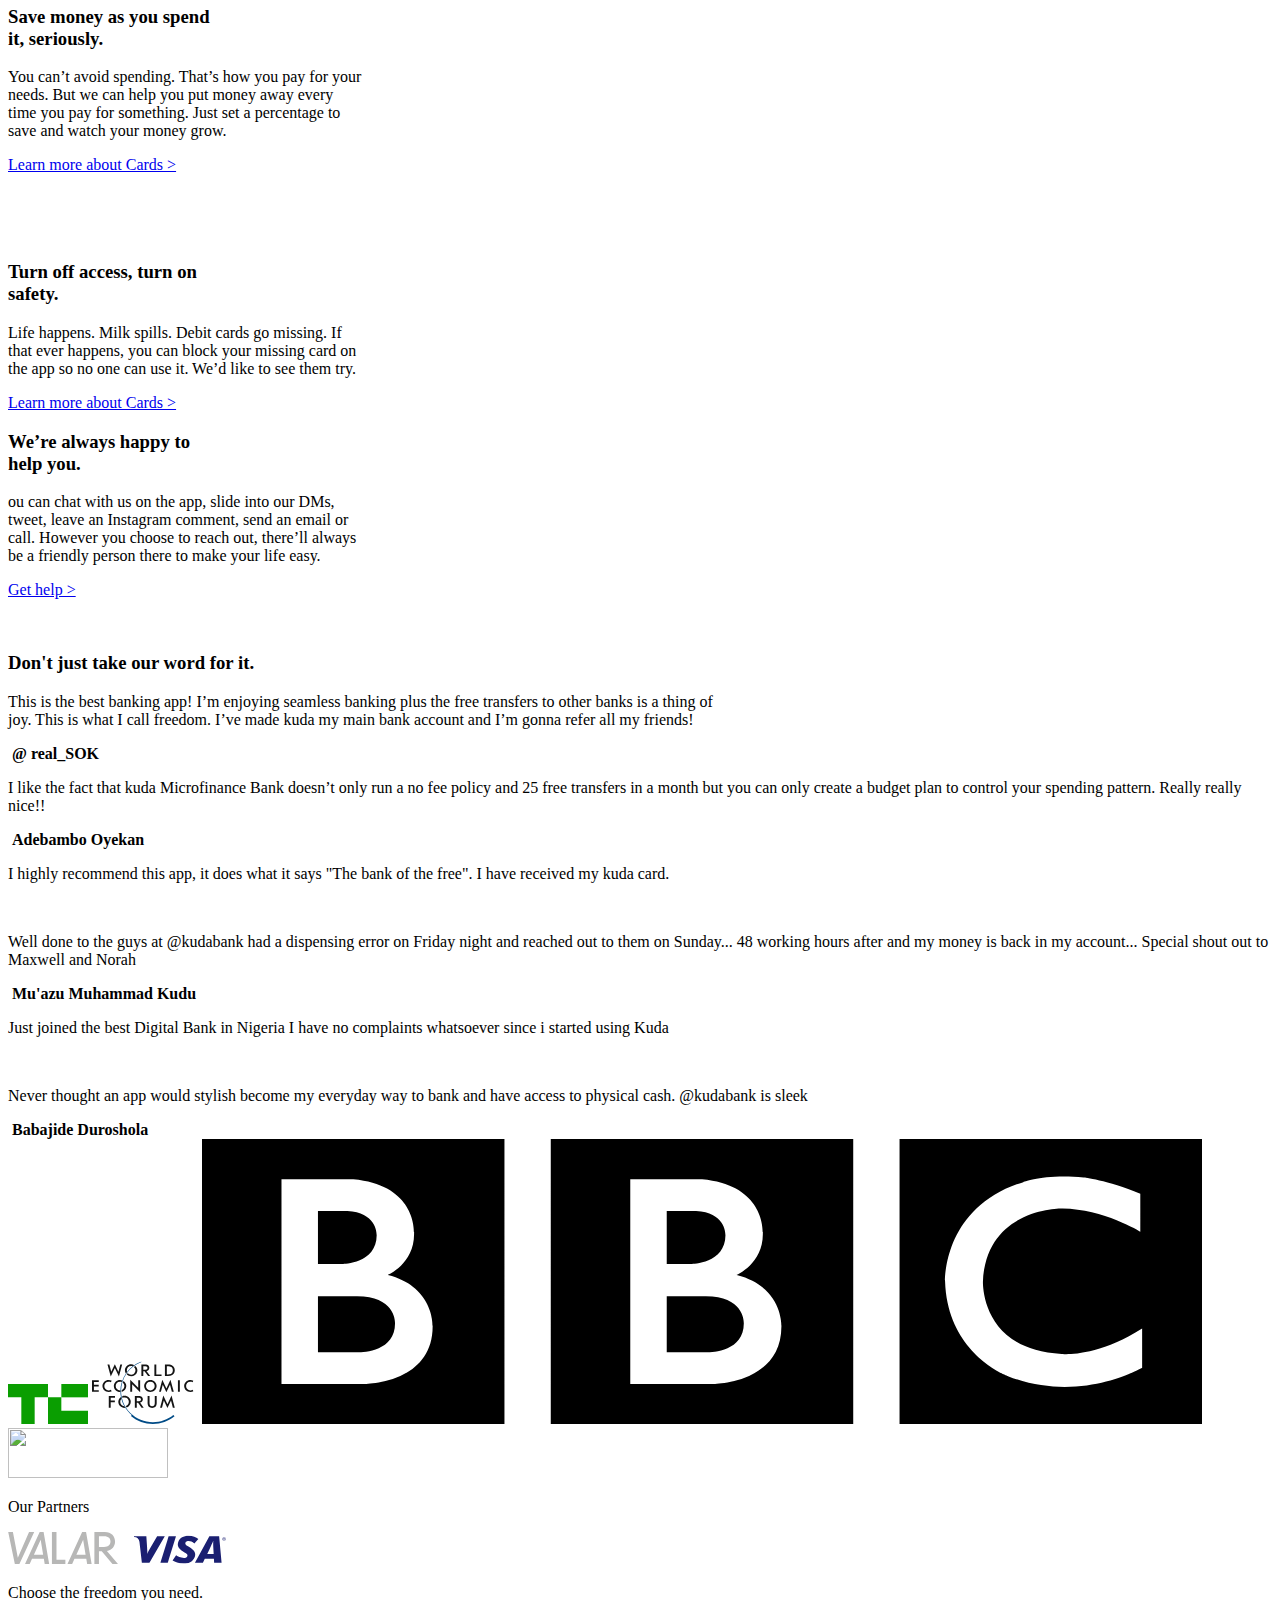
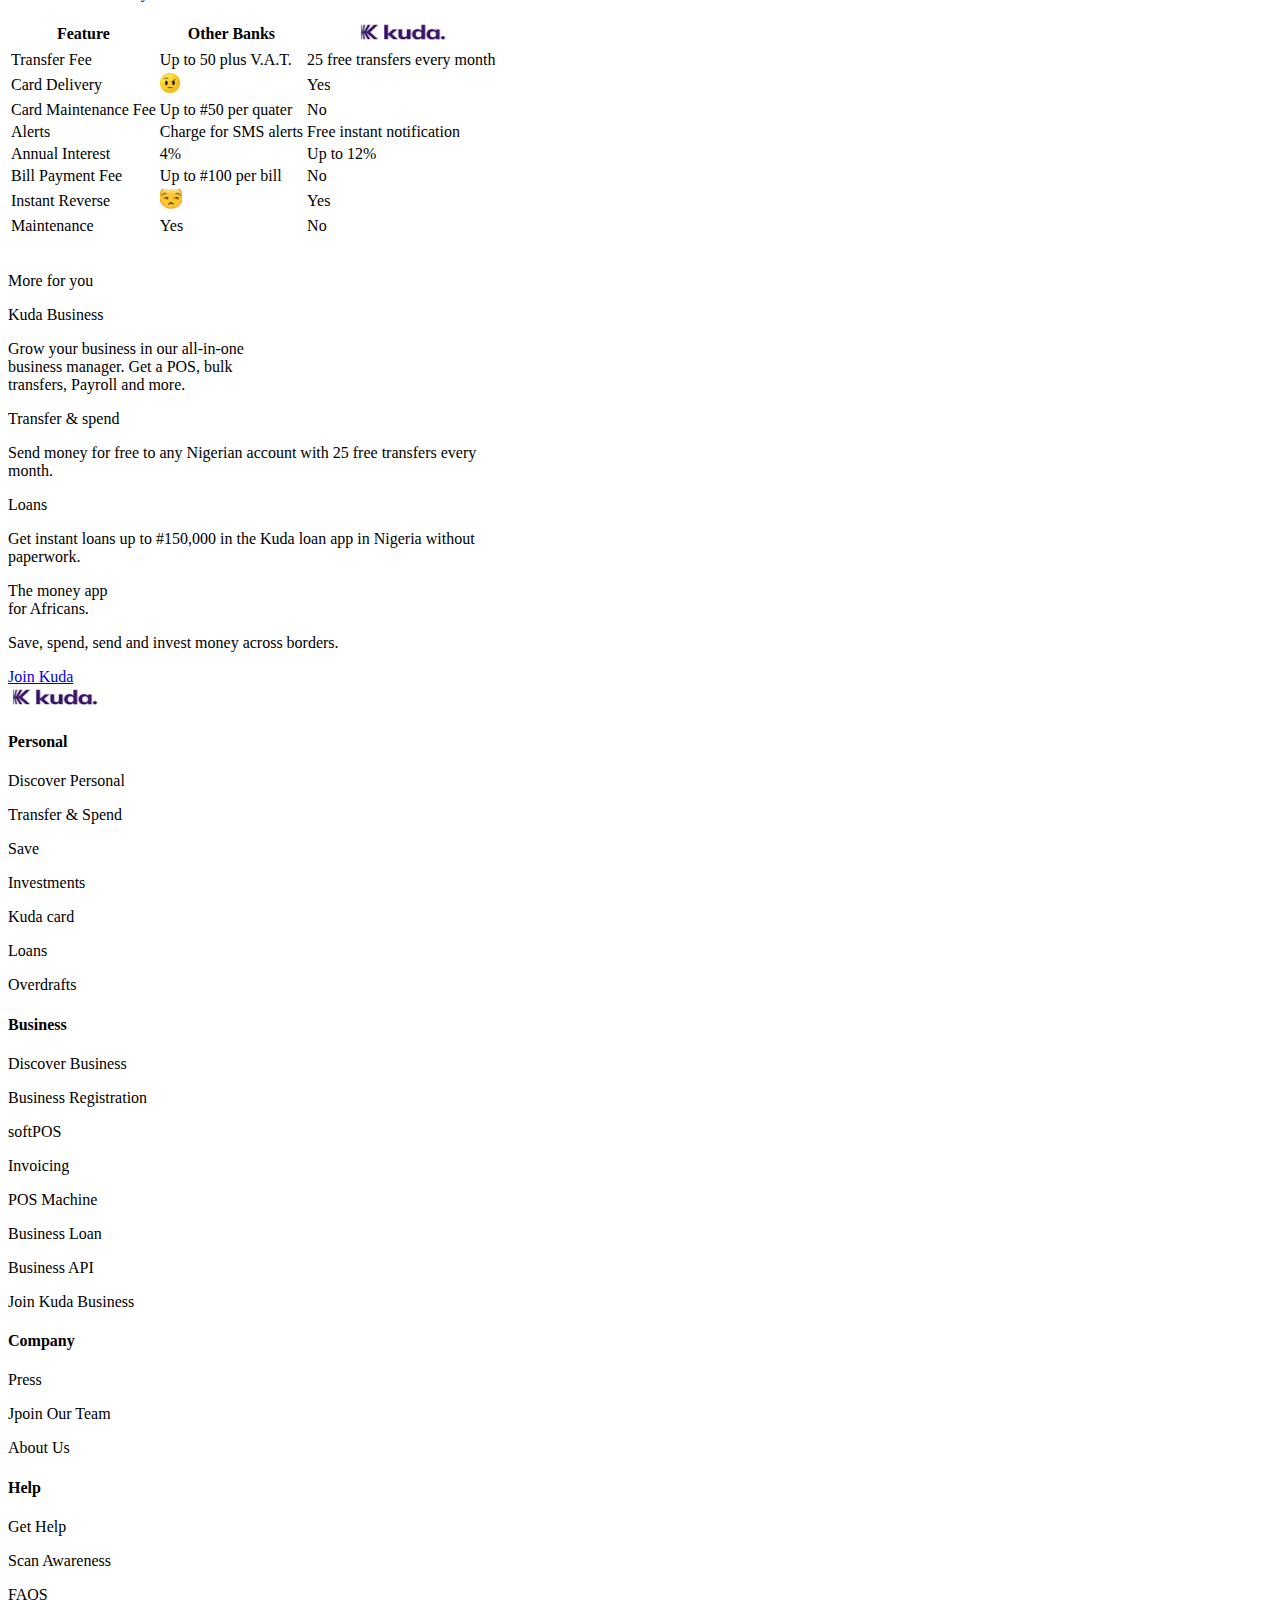
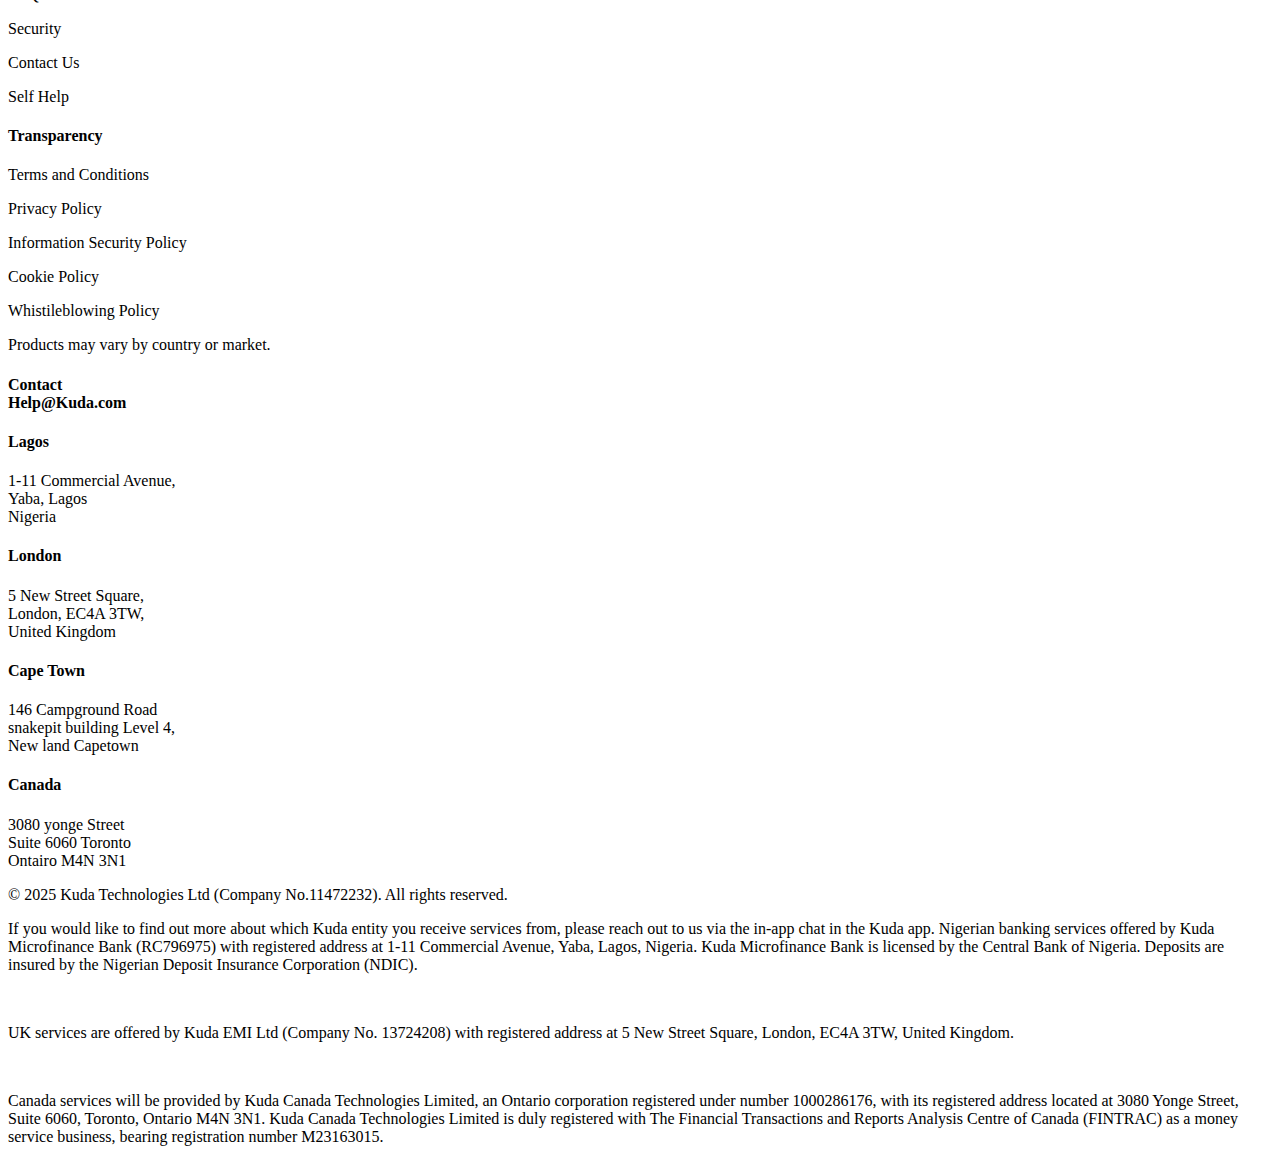
==== commit 5d97b96a: "first commit" ====
--- a/index.html
+++ b/index.html
@@ -4,7 +4,7 @@
     <meta charset="UTF-8">
     <meta name="viewport" content="width=device-width, initial-scale=1.0">
     <title>Document</title>
-    <link rel="stylesheet" href="./index.css">
+    <link rel="stylesheet" href="/kuda.css">
     <script src="https://kit.fontawesome.com/aa584fceaa.js" crossorigin="anonymous"></script>
 </head>
 <body>
@@ -12,7 +12,7 @@
         <nav>
             <div class="navbar">
                 <div class="flex">
-                    <img height="22" width="90" src="./Assets/kud.jpg" alt="">
+                    <img height="22" width="90" src="/Assets/kud.jpg" alt="">
                     <ul type="none" class="under">
                         <span class="prof-1"><li style="position: relative;"><a class="underline" href="">Personal <i class="fa-solid fa-caret-down" style="width: 20px;"></i></a></li>
                         <div class="class-1">
@@ -115,8 +115,8 @@
                     </span>
                 </div>
                 <div class="button">
-                    <a href="./signkuda.html" class="btn-signin">Sign In</a>
-                    <a href="./joinkuda.html" class="btn-join">Join Kuda</a>
+                    <a href="/signkuda.html" class="btn-signin">Sign In</a>
+                    <a href="#join" class="btn-join">Join Kuda</a>
                 </div>
             </div>
         </nav>
@@ -472,4 +472,4 @@
 </footer>
   
 </body>
-</html>
+</html>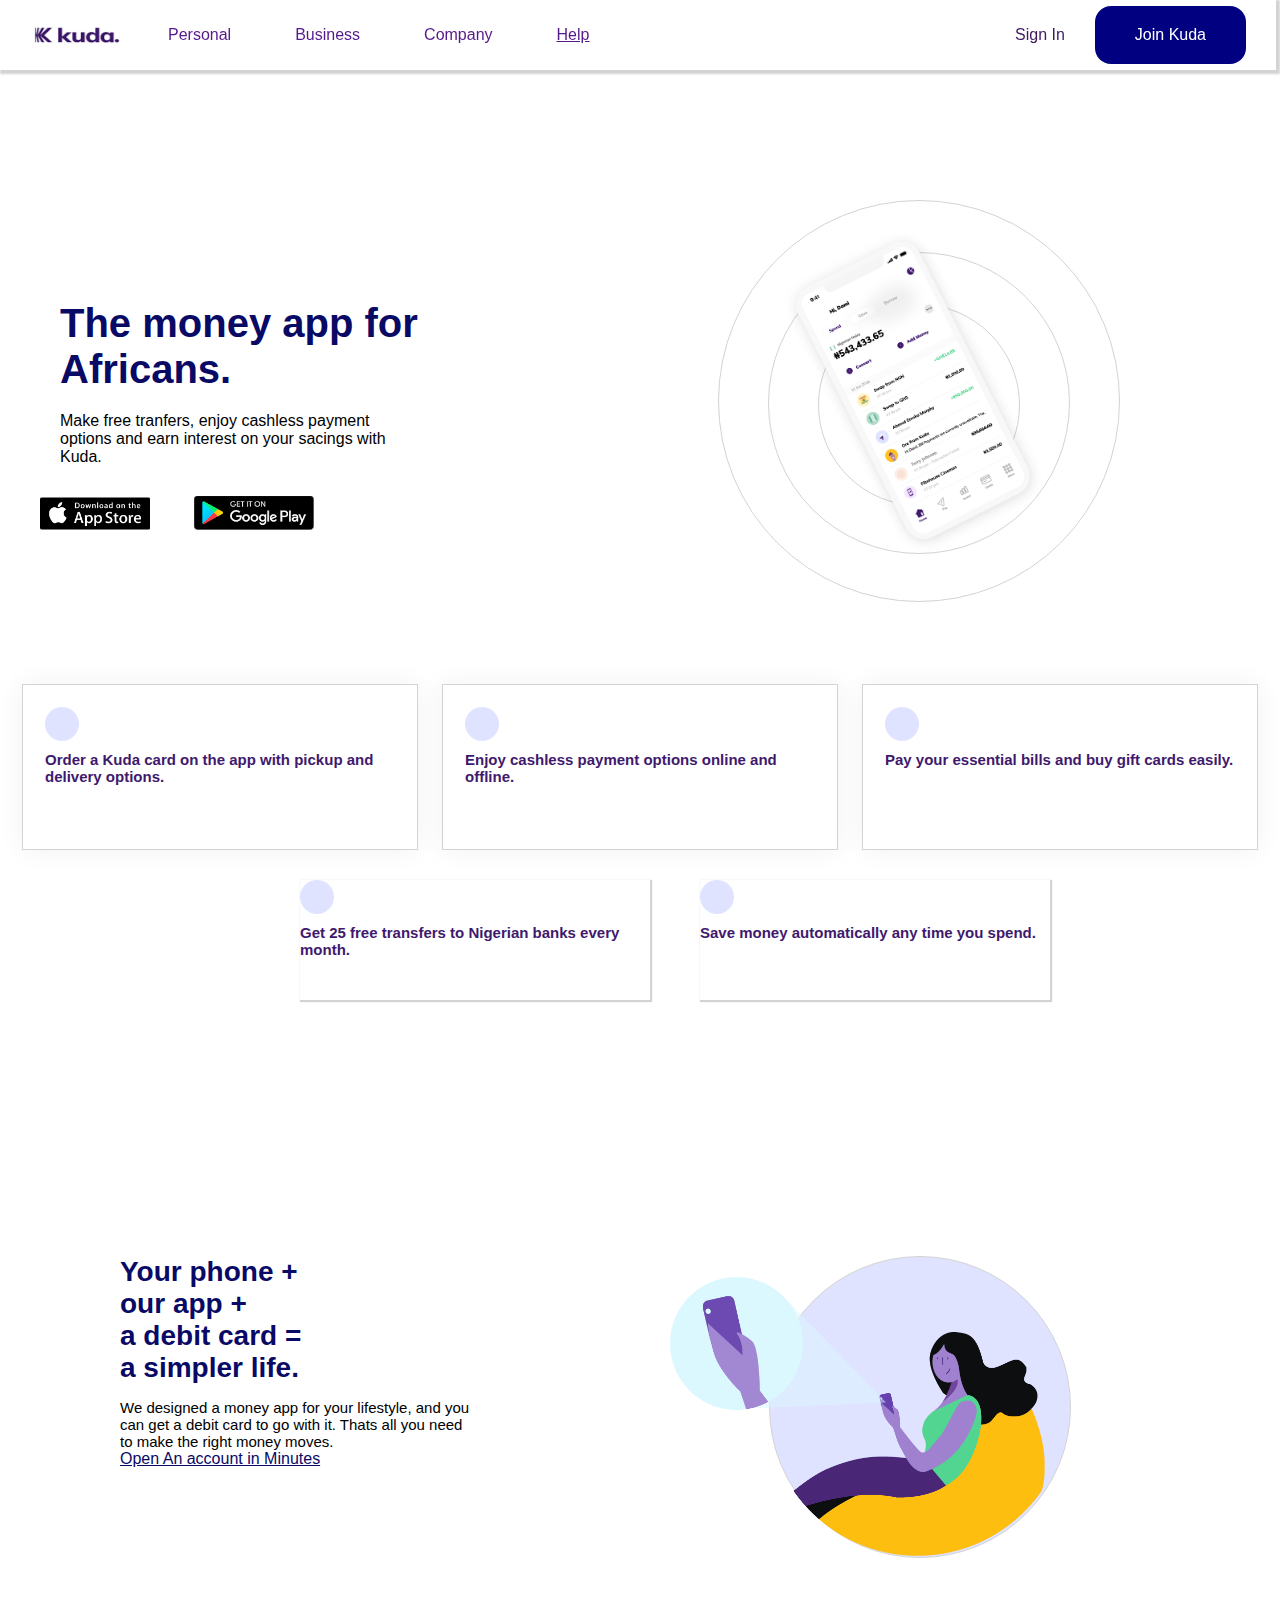
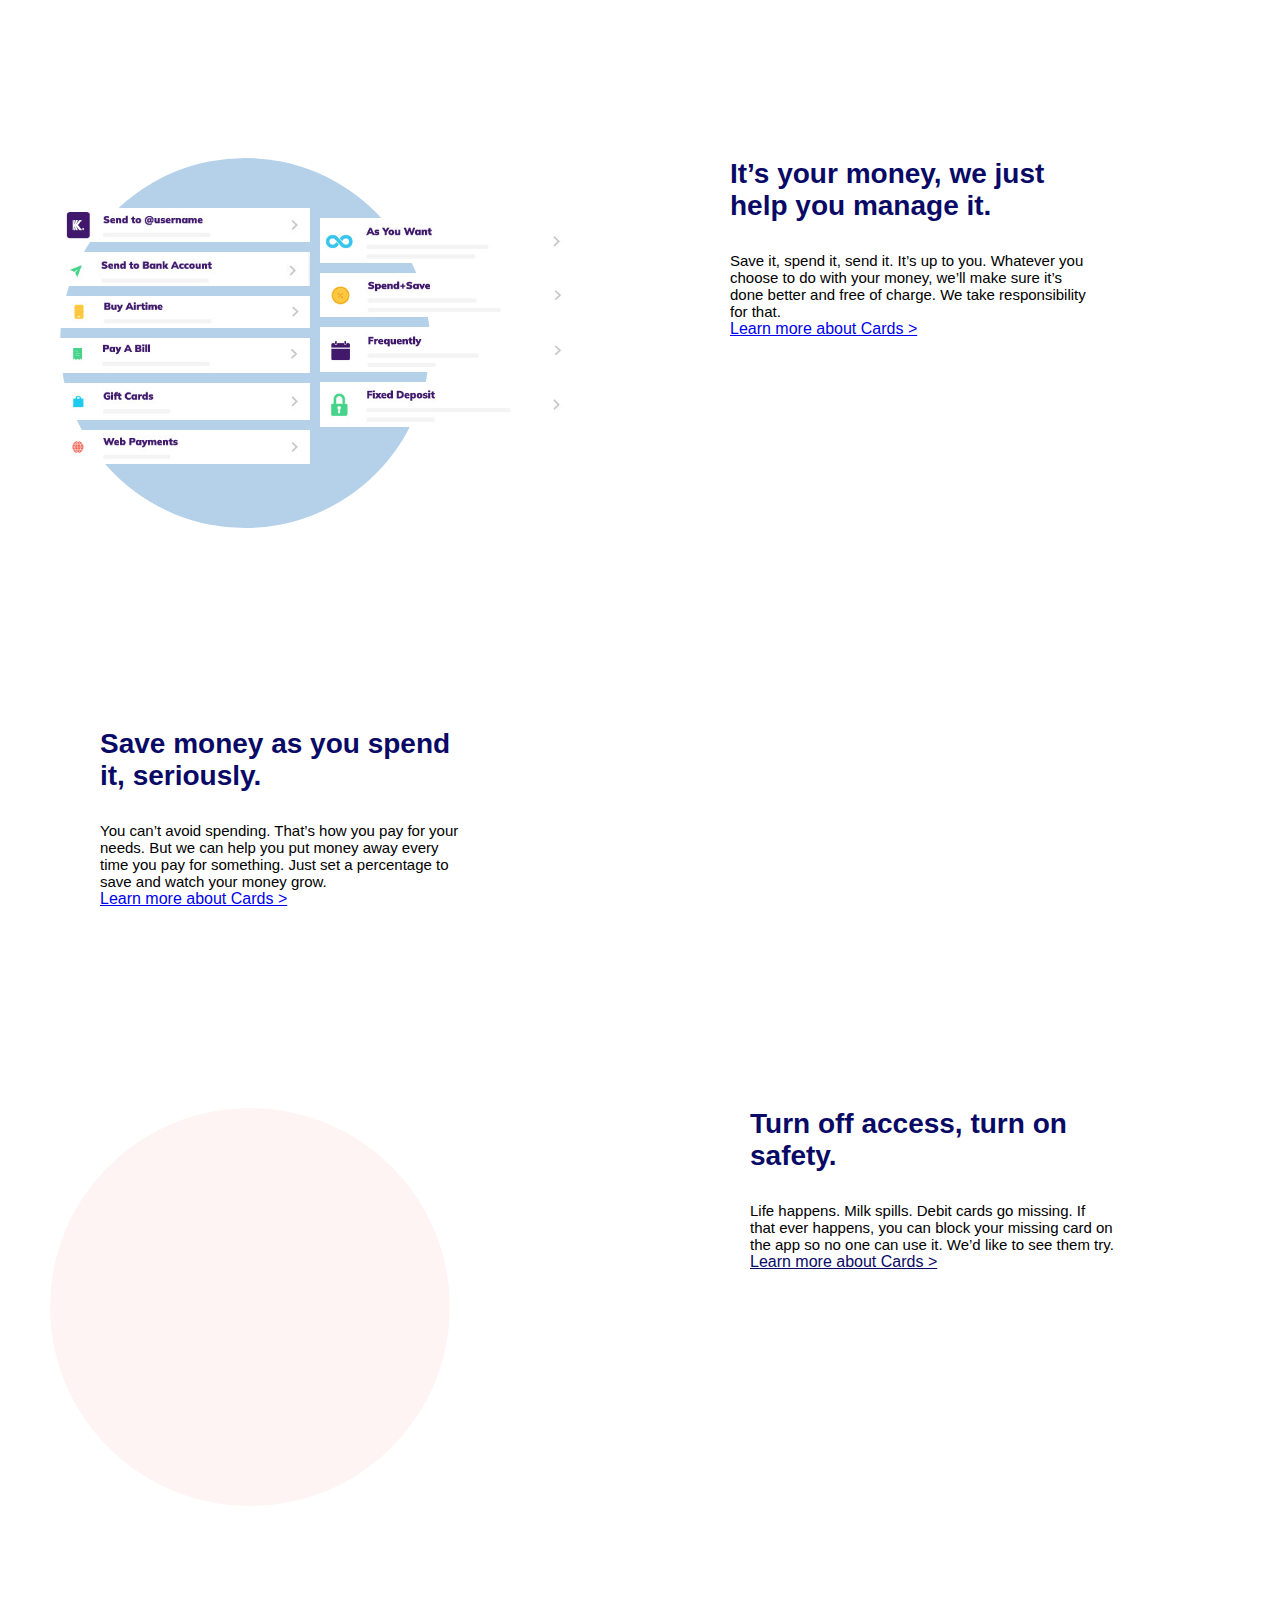
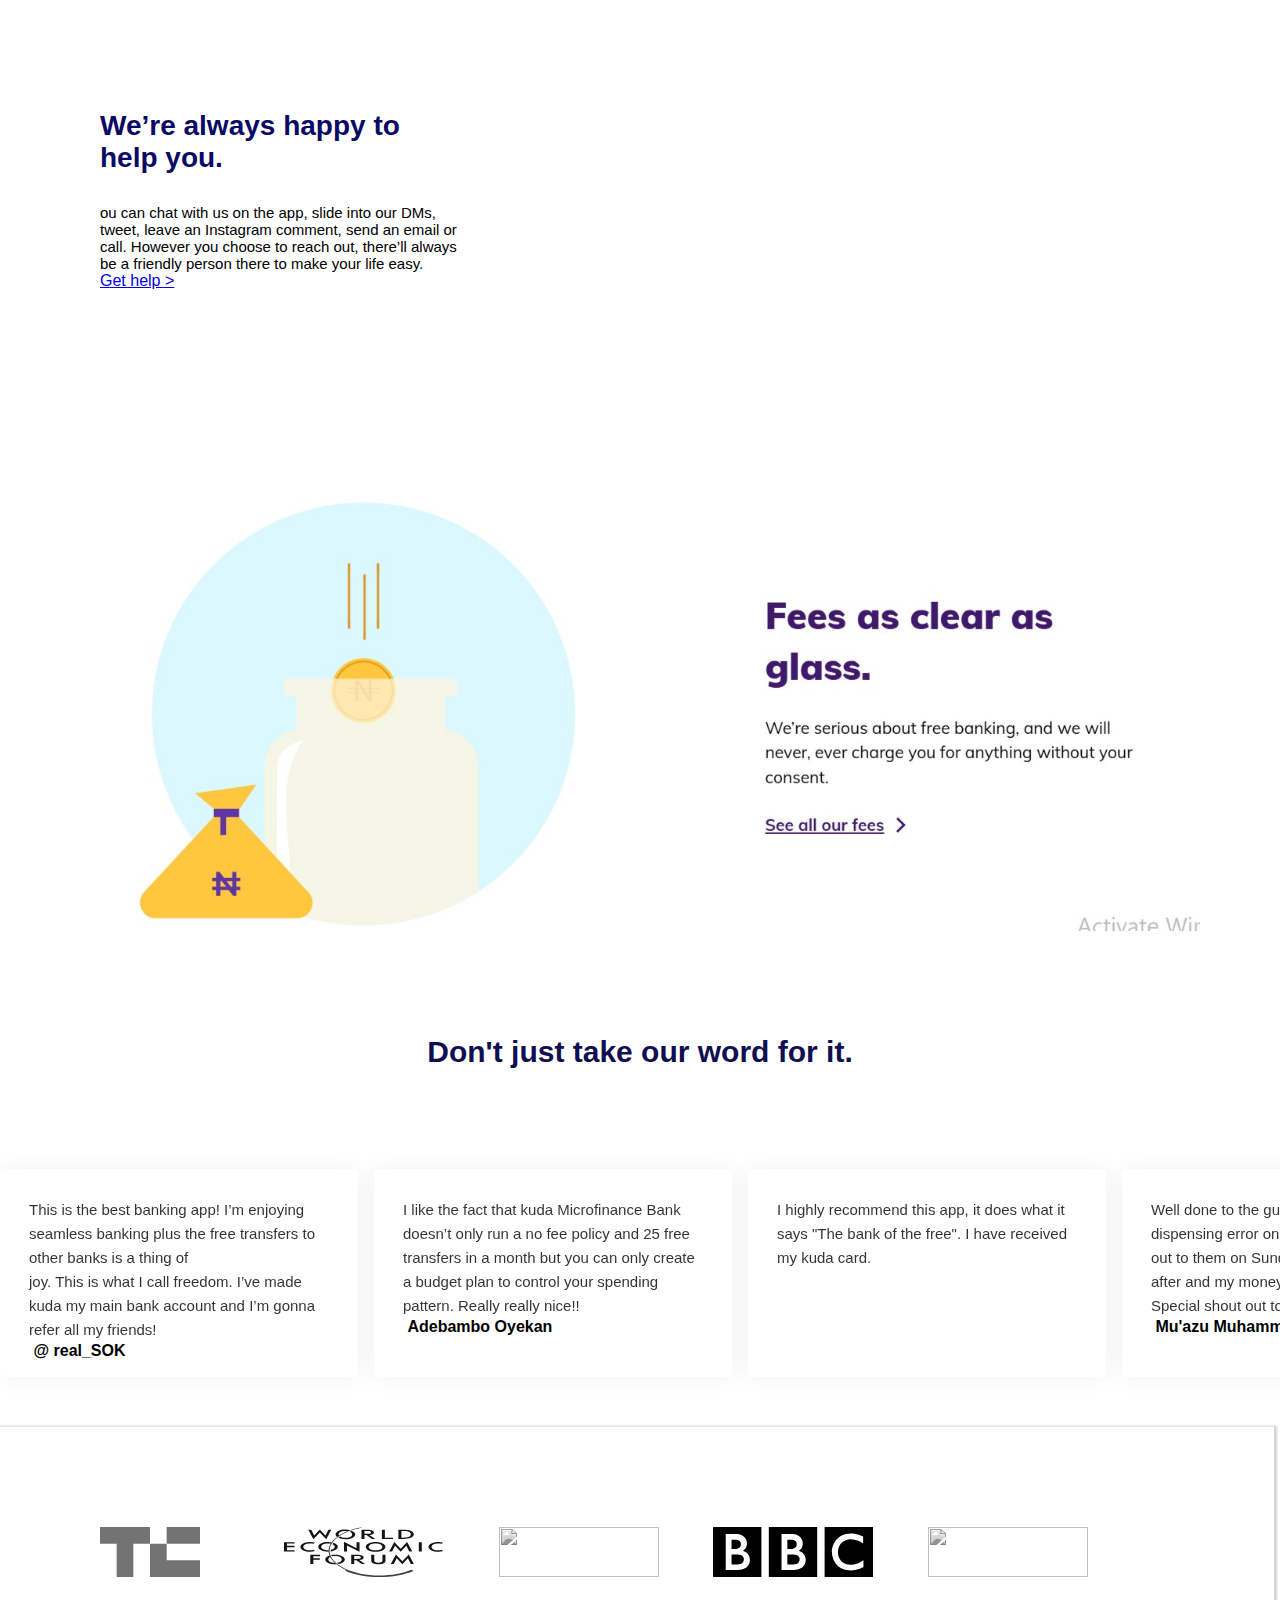
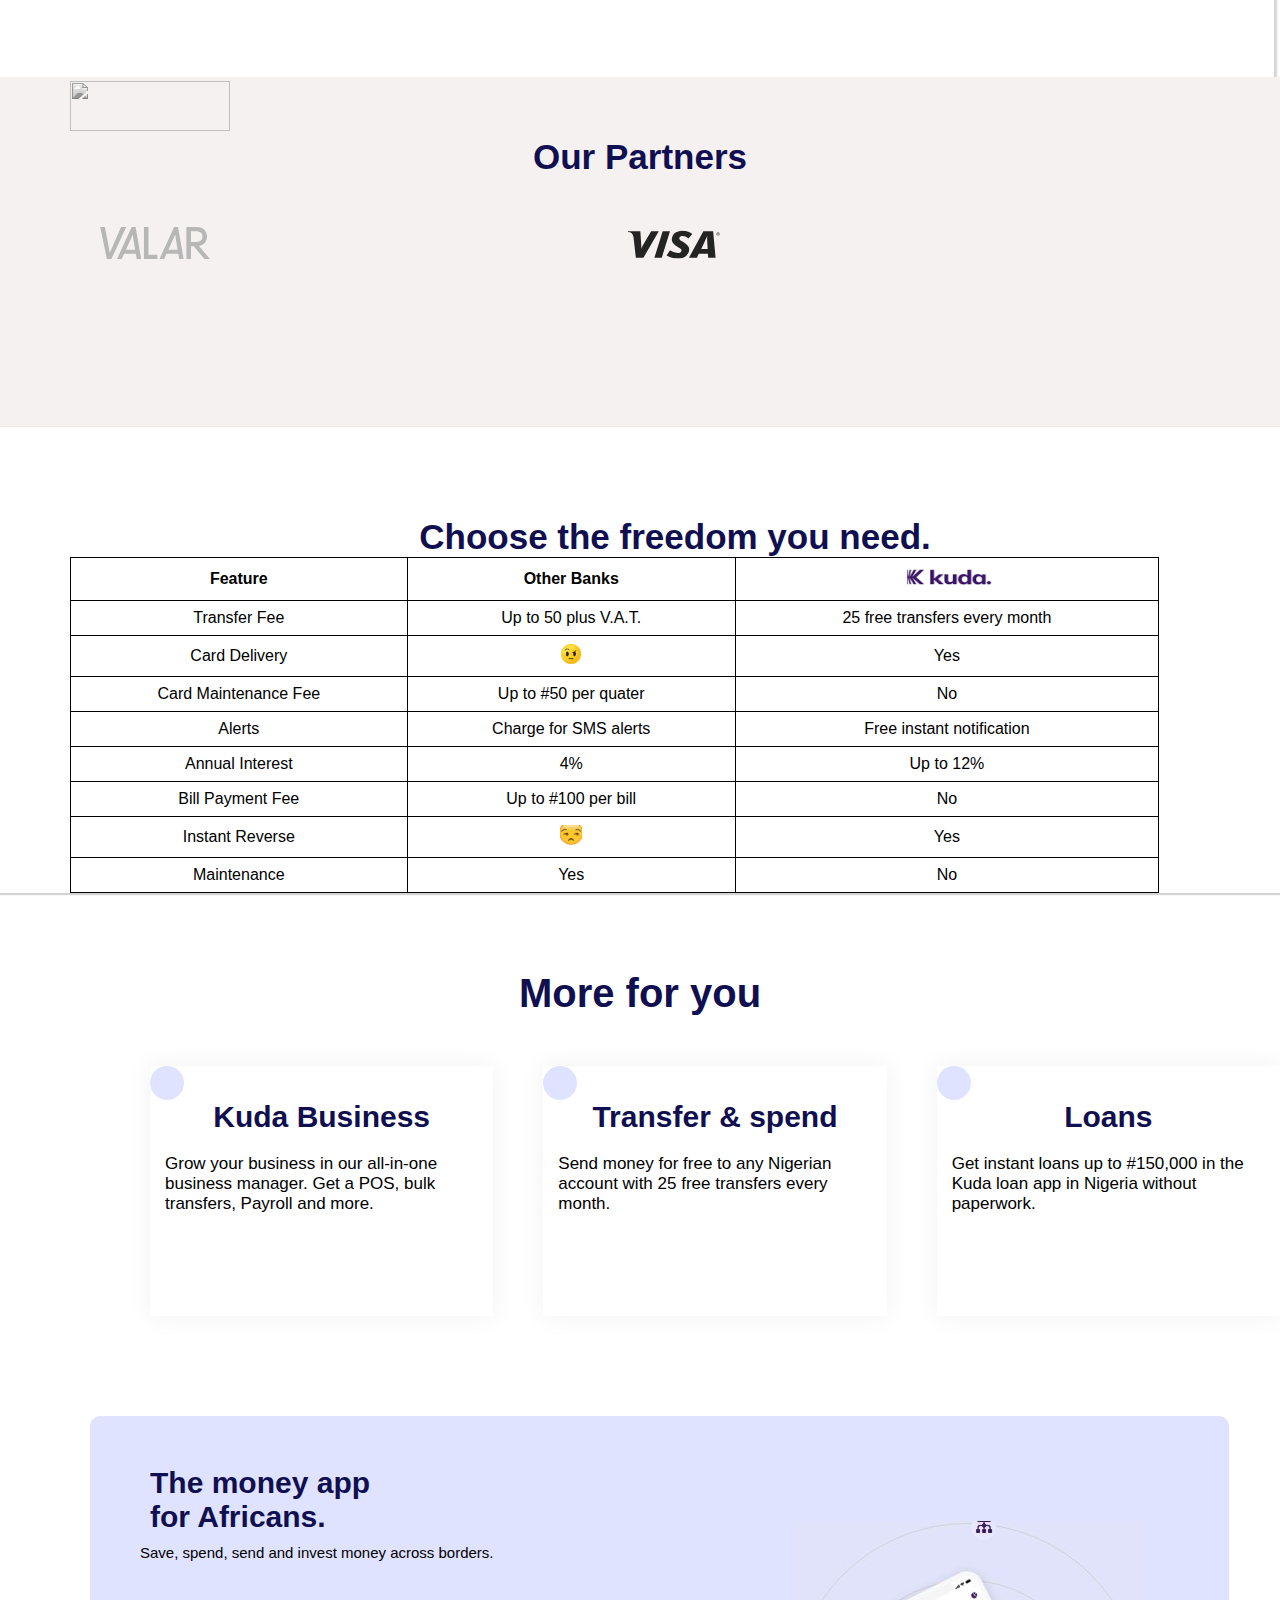
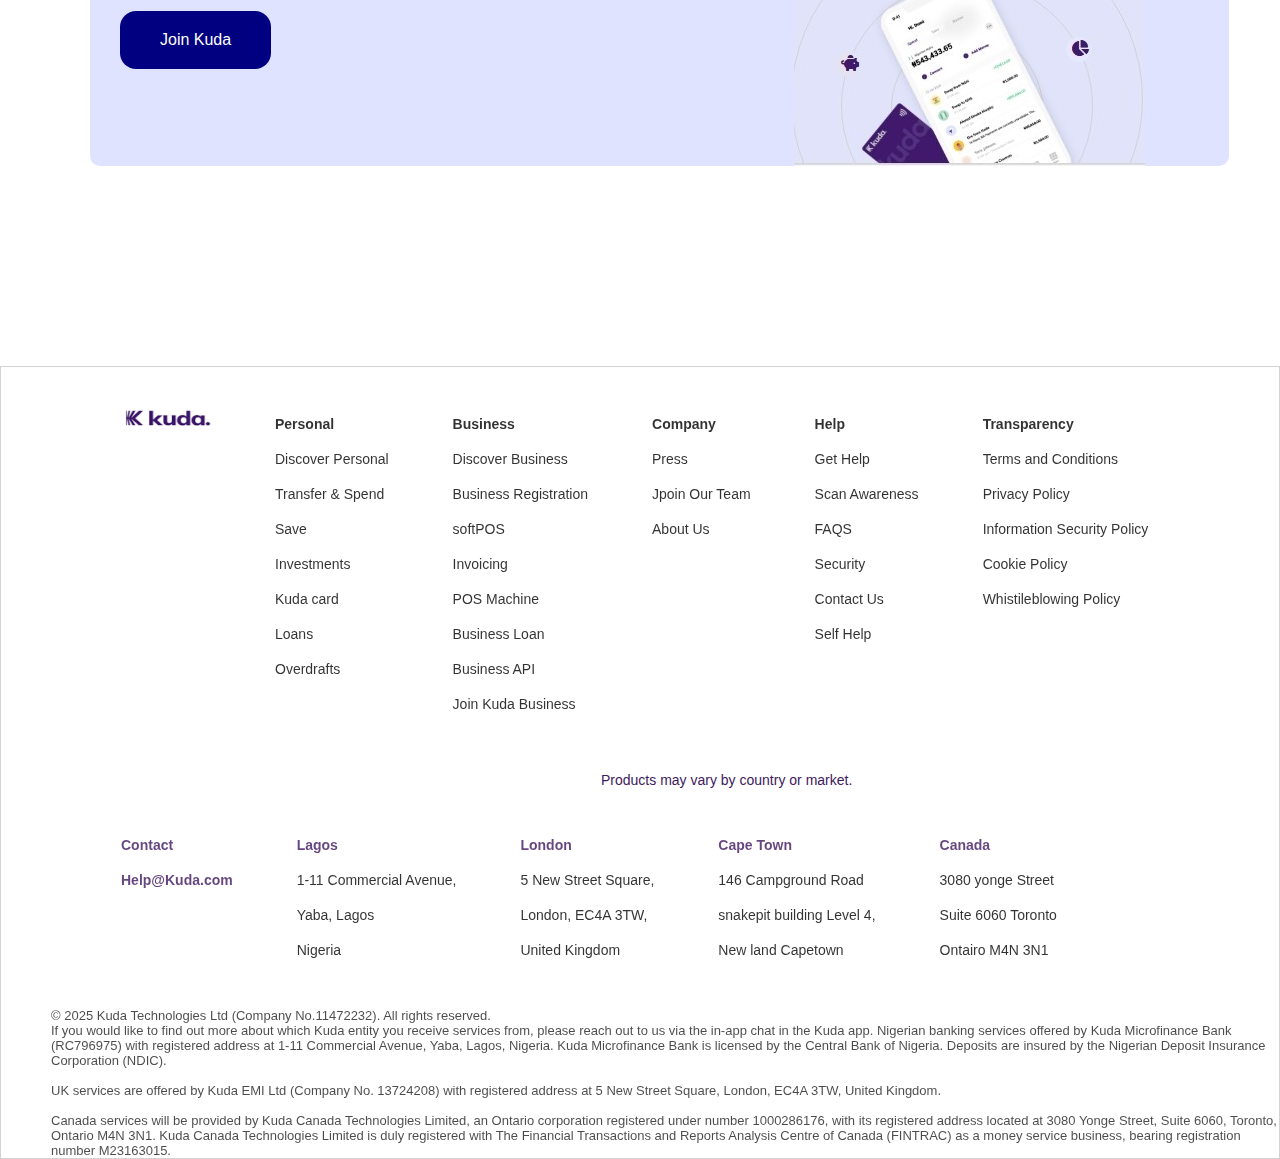
==== commit 5210badc: "changes to be stashed" ====
--- a/index.html
+++ b/index.html
@@ -19,30 +19,30 @@
                             <div class="flex-1">
                                 <div class="div-1">
                                     <ul type="none">
-                                        <li class="time"><a class="airtime" href="">Discover Personal</a></li>
-                                        <li class="time"><a class="airtime" href="">Travel & Spend</a></li>
-                                        <li class="time"><a class="airtime" href="">Save</a></li>
-                                        <li class="time"><a class="airtime" href="">Investments</a></li>
-                                        <li class="time"><a class="airtime" href="">Kuda card</a></li>
+                                        <li class="time">Discover Personal</a></li>
+                                        <li class="time">Travel & Spend</a></li>
+                                        <li class="time">Save</a></li>
+                                        <li class="time">Investments</a></li>
+                                        <li class="time">Kuda card</a></li>
                                     </ul>
                                 </div>
                                 <div class="div-2">
                                     <ul type="none">
                                         <h6 class="payments">Payments</h6>
-                                        <li class="time"><a class="airtime" href="">Electricity</a></li>
-                                        <li class="time"><a class="airtime" href="">Airtime</a></li>
-                                        <li class="time"><a class="airtime" href="">Internets</a></li>
-                                        <li class="time"><a class="airtime" href="">Investments</a></li>
-                                        <li class="time"><a class="airtime" href="">Gift Cards</a></li>
-                                        <li class="time"><a class="airtime" href="">Cardless Payments</a></li>
-                                        <li class="time"><a class="airtime" href="">TV</a></li>
-                                        <li class="time"><a class="airtime" href="">Betting</a></li>
-                                        <li class="time"><a class="airtime" href="">Transport</a></li>
+                                        <li class="time">Electricity</a></li>
+                                        <li class="time">Airtime</a></li>
+                                        <li class="time">Internets</a></li>
+                                        <li class="time">Investments</a></li>
+                                        <li class="time">Gift Cards</a></li>
+                                        <li class="time">Cardless Payments</a></li>
+                                        <li class="time">TV</a></li>
+                                        <li class="time">Betting</a></li>
+                                        <li class="time">Transport</a></li>
                                     </ul>
                                     <ul type="none" class="airtime">
                                         <h6 class="payments">Credit</h6>
-                                        <li class="time"><a class="airtime" href="">Overdrafts</a></li>
-                                        <li class="time"><a class="airtime" href="">Loans</a></li>
+                                        <li class="time">Overdrafts</a></li>
+                                        <li class="time">Loans</a></li>
                                     </ul>
                                 </div>
                             </div>
@@ -53,35 +53,35 @@
                             <div class="flex-1">
                                 <div class="div-1">
                                     <ul type="none">
-                                        <li class="time"><a href="">Discover Business</a></li>
-                                        <li class="time"><a href="">Business Registration</a></li>
-                                        <li class="time"><a href="">Kuda payroll</a></li>
-                                        <li class="time"><a href="">Business API</a></li>
-                                        <li class="time"><a href=""> Payroll with Bento</a></li>
-                                        <li class="time"><a href="">Expense Accounts</a></li>
-                                        <li class="time"><a href="">Expense Card</a></li>
-                                        <li class="time"><a href="">Cashback</a></li>
+                                        <li class="time">Discover Business</a></li>
+                                        <li class="time">Business Registration</a></li>
+                                        <li class="time">Kuda payroll</a></li>
+                                        <li class="time">Business API</a></li>
+                                        <li class="time"> Payroll with Bento</a></li>
+                                        <li class="time">Expense Accounts</a></li>
+                                        <li class="time">Expense Card</a></li>
+                                        <li class="time">Cashback</a></li>
                                     </ul>
                                 </div>
                                 <div class="div-2">
                                     <ul type="none">
                                         <h6 class="payments">Payments</h6>
-                                        <li class="time"><a href="">Send Money</a></li>
-                                        <li class="time"><a href="">TV</a></li>
-                                        <li class="time"><a href="">Airtime & Internet Data</a></li>
-                                        <li class="time"><a href="">Electricity</a></li>
-                                        <li class="time"><a href="">Bill Payments</a></li>
+                                        <li class="time">Send Money</a></li>
+                                        <li class="time">TV</a></li>
+                                        <li class="time">Airtime & Internet Data</a></li>
+                                        <li class="time">Electricity</a></li>
+                                        <li class="time">Bill Payments</a></li>
                                     </ul>
                                     <ul type="none">
                                         <h6 class="payments">credit</h6>
-                                        <li class="time"><a class="airtime" href="">Business Loan</a></li>
+                                        <li class="time">Business Loan</a></li>
                                     </ul>
                                     <ul type="none">
                                         <h6 class="payments">Collections</h6>
-                                        <li class="time"><a href="">SoftPOS</a></li>
-                                        <li class="time"><a href="">Invoicing for Business</a></li>
-                                        <li class="time"><a href="">POS Machine</a></li>
-                                        <li class="time"><a href="">Virtual POS</a></li>
+                                        <li class="time">SoftPOS</a></li>
+                                        <li class="time">Invoicing for Business</a></li>
+                                        <li class="time">POS Machine</a></li>
+                                        <li class="time">Virtual POS</a></li>
                                     </ul>
                                 </div>
                             </div>
@@ -226,15 +226,16 @@
         </div>
     </div>
     <div class="back">
-        <div class="bacc">
+        <div class="">
+            <img class="bacc" width="400" src="[data-uri]" alt="">
             <p>
-                <img width="500" src="https://prince-kolade.github.io/Kuda-cohort/Assets/kuda-1.png" alt="">
+                <img class="acc" width="250" src="https://prince-kolade.github.io/Kuda-cohort/Assets/kuda-1.png" alt="">
             </p>
         </div>
         <div class="ur">
             <h3 class="h5">Turn off access, turn on  <br>safety.</h3>
             <p class="wee">Life happens. Milk spills. Debit cards go missing. If <br> that ever happens, you can block your missing card on <br> the app so no one can use it. We’d like to see them try.</p>
-            <a href="open">Learn more about Cards ></a>
+            <a href class="open">Learn more about Cards ></a>
         </div>
     </div>
     <div class="phone-1">
@@ -248,6 +249,9 @@
                 <img width="500" src="https://prince-kolade.github.io/Kuda-cohort/Assets/1740307666381.jpg" alt="">
             </p>
         </div>
+    </div>
+    <div>
+        <img class="gla" width="" src="Assets/2025-03-05 (1) - Copy.jpg" alt="">
     </div>
     <h3 class="just">Don't just take our word for it.</h3>
 <div class="hid">
@@ -386,6 +390,9 @@
         <div class="button ton">
             <a href="#join" class="btn-join">Join Kuda</a>
         </div>
+    </div>
+    <div>
+        <img class="cirr" src="Assets/circle.jpeg" alt="">
     </div>
 </div>
 
--- a/kuda.css
+++ b/kuda.css
@@ -0,0 +1,832 @@
+*{
+    padding: 0;
+    margin: 0;
+    font-family: Arial, Helvetica, sans-serif;
+}
+body{
+    overflow-x: hidden;
+}
+.navbar{
+    display: flex;
+    justify-content: space-between;
+    align-items: center;
+    background-color: white;
+    padding: 15px 30px;
+    width: 95%;
+    height: 40px;
+    box-shadow: 2px 2px 2px 2px lightgray;
+    position: fixed;
+    z-index: 99;
+    top: 0;
+}
+.goo{
+    padding-left: 40px;
+    padding-top: 30px;
+    gap:1rem;
+}
+.button{
+    display: flex;
+    gap: 30px;
+}
+.btn{
+    /* padding: 10px 15px;
+    border: none;
+    border-radius: 5px;
+    color: white; 
+    text-decoration: none;
+    cursor: pointer;  */
+}
+.btn-signin{
+    background-color: ;
+    padding-top: 20px;
+    border-radius: 5px;
+    color: #401960;
+    text-decoration: none;
+    cursor: pointer;
+}
+.btn-join{
+    /* margin-top: 20px; */
+    padding-left: 40px;
+    padding-right: 40px;
+    padding-top: 20px;
+    text-decoration: none;
+    padding-bottom: 20px;
+    background-color: navy;
+    color: white;
+    border-radius: 12pt;
+    border-style: none;
+    /* margin-left: 300px; */
+    /* line-height: 1.38; */
+}
+.btn-join:hover{
+    transition: all 2s;
+    transform: translateY(-3px);
+}
+.flex{
+    display: flex;
+    justify-content: space-around;
+    align-items: center;
+    gap: 3rem;
+    /* position: relative; */
+}
+.flex-1{
+    display: flex;
+    gap: 2rem;
+    /* border: 1px solid red; */
+    border-top-right-radius: 20px;
+    border-bottom-right-radius: 20px;
+    font-weight: 500;
+    line-height: 37px;
+}
+.class-1{
+    position: absolute;
+    top: 56px;
+    display: none;
+}
+.div-1{
+    background-color: white;
+    padding: 20px;
+    opacity: 0.7;
+    z-index: 1;
+}
+.div-2{
+    background-color: rgb(245, 245, 245);
+    border-top-right-radius: 20px;
+    border-bottom-right-radius: 20px;
+    padding: 15px;
+    opacity: 0.7;
+    z-index: 1;
+}
+.prof-1:hover{
+    .class-1{
+        display: block;
+    }
+}
+.kuda{
+    width: 90px;
+    padding: 17px;
+}
+.icon{
+    margin-left: 4px;
+}
+.under{
+    display: flex;
+    gap: 4rem;
+}
+.underline{
+    text-decoration: none;
+}
+.payments{
+    font-family: Arial, Helvetica, sans-serif;
+    font-size: 12px;
+    opacity: 100%;
+    text-transform: uppercase;
+}
+.blog{
+    border: 1px solid lightgray;
+    background-color: white;
+    padding: 40px 20px;
+    padding-left: 30px;
+    width: 140px;
+}
+.press{
+    text-decoration: none !important;
+    color: black !important;
+    line-height: 40px;
+}
+.press:hover{
+    color: red !important;
+}
+.prof-2{
+    position: relative;
+}
+.prof-2:hover{
+    .class-2{
+        transition: all 6s;
+        display: block;
+    }
+}
+.class-2{
+    display: none;
+    position: absolute;
+    top: 30px;
+    transition: all 6s;
+}
+.sign{
+    /* padding-left: 100px;  */
+}
+.join{
+    margin-top: 5px;
+    padding-left: 40px;
+    padding-right: 40px;
+    padding-top: 20px;
+    padding-bottom: 20px;
+    background-color: #40196D;
+    color: white;
+    border-radius: 12pt;
+    border-style: none;
+    margin-left: 300px;
+    line-height: 1.38;
+}
+.logo{
+    padding-left: 20px;
+    line-height: 1.38;
+}
+.the{
+    display: flex;
+}
+.h1{
+    margin-bottom: 20px;
+    margin-top: 300px;
+    margin-left: 60px;
+    font-weight: 900;
+    color: rgb(9, 9, 102);
+    font-size: 40px;
+    font-family: Arial, Helvetica, sans-serif;
+    line-height: 1.15;
+}
+.p{
+    margin-left: 60px;
+}
+.circle{
+    margin-left: 300px;
+    margin-top: 200px;
+}
+.big{
+    border: 1px solid lightgray;
+    height: 400px;
+    width: 400px;
+    border-radius: 100%;
+    position: relative;
+}
+.small{
+    border: 1px solid #401960;
+    border-style: none;
+    padding: 2px;
+    align-content: center;
+    background-color: rgb(223, 227, 255);
+    height: 25px;
+    width: 25px;
+    border-radius: 100%;
+    position: absolute;
+    margin-top: -215px;
+    margin-left: 190px;
+    animation: small 8s linear 2s infinite;
+
+}
+@keyframes small {
+    0%{
+        transform: rotate(0deg) translate(200px);
+    }
+    100%{
+        transform: rotate(360deg) translate(200px);
+    }
+    
+}
+.small-1{
+    border: 1px solid #401960;
+    border-style: none;
+    padding: 2px;
+    align-content: center;
+    background-color: rgb(223, 227, 255) !important;
+    height: 25px;
+    width: 25px;
+    border-radius: 100%;
+    position: absolute;
+    margin-top: -215px;
+    margin-left: 190px;
+    animation: smile  8s linear 0s infinite;
+}
+@keyframes smile {
+    0%{
+        transform: rotate(0deg) translate(200px);
+    }
+    100%{
+        transform: rotate(360deg) translate(200px);
+    }
+    
+}
+.big-2{
+    border: 1px solid lightgray;
+    height: 300px;
+    width: 300px;
+    border-radius: 100%;
+    position: relative;
+    margin-top: -350px;
+    margin-left: 50px;
+}
+.small-2{
+    border: 1px solid #401960;
+    border-style: none;
+    padding: 2px;
+    align-content: center;
+    background-color: rgb(223, 227, 255) !important;
+    height: 25px;
+    width: 25px;
+    border-radius: 100%;
+    position: absolute;
+    margin-top: -215px;
+    margin-left: 190px;
+    animation: smoke  8s linear 0s infinite;
+}
+@keyframes smoke {
+    0%{
+        transform: rotate(0deg) translate(200px);
+    }
+    100%{
+        transform: rotate(-360deg) translateX(200px);
+    }
+}
+.small-3{
+    border: 1px solid #401960;
+    border-style: none;
+    padding: 2px;
+    align-content: center;
+    background-color: rgb(223, 227, 255) !important;
+    height: 25px;
+    width: 25px;
+    border-radius: 100%;
+    position: absolute;
+    margin-top: -165px;
+    margin-left: 190px;
+    animation: snail  8s linear 1s infinite;
+}
+@keyframes snail {
+    0%{
+        transform: rotate(0deg) translate(150px);
+    }
+    100%{
+        transform: rotate(360deg) translate(150px);
+    }
+}
+.small-4{
+    border: 1px solid #401960;
+    border-style: none;
+    padding: 2px;
+    align-content: center;
+    background-color: rgb(223, 227, 255) !important;
+    height: 25px;
+    width: 25px;
+    border-radius: 100%;
+    position: absolute;
+    margin-top: -165px;
+    margin-left: 190px;
+    animation: snake 8s linear 2s infinite;
+}
+@keyframes snake {
+    0%{
+        transform: rotate(0deg) translate(150px);
+    }
+    100%{
+        transform: rotate(-360deg) translate(150px);
+    }
+    
+}
+.big-3{
+    border: 1px solid lightgray;
+    height: 200px;
+    width: 200px;
+    border-radius: 100%;
+    position: relative;
+    margin-top: -250px;
+    margin-left: 100px;
+}
+.icon{
+    margin-left: 5.5px;
+    align-items: center;
+    color: #40196D;
+}
+.parent{
+    display: flex;
+    gap: 1.5rem;
+    margin-top: 150px ;
+    justify-content: center;
+}
+.child{
+    border: 1px solid lightgray;
+    border-color: lightgray;
+    background-color: white;
+    width: 350px;
+    height: 120px;
+    padding: 22px;
+    box-shadow: 0 0 25px rgba(0, 0, 0, .06);
+    /* margin-left: 100px; */
+}
+.round{
+    border: 1px solid #40196D;
+    border-style: none;
+    padding: 2px;
+    border-radius: 50%;
+    height: 30px;
+    width: 30px;
+    align-content: center;
+    background-color: rgb(223, 227, 255) ;
+}
+.ord{
+    margin-top: 10px;
+    color: #40196D;
+    font-size: 15px;
+    font-weight: 600;
+}
+.icon-1{
+    margin-left: 30px;
+    align-items: center;
+    color: #40196D;
+    padding-top: 10px;
+    
+}
+.with{
+    font-weight: bold;
+    padding-left: 10px;
+    padding-top: 20px;
+    color: rgb(9, 9, 102);
+}
+.enjoy{
+    background-color: white;
+    width: 350px;
+    height: 120px;
+    box-shadow: 2px 2px 2px 2px lightgray;
+    margin-left: 50px;
+}
+.two{
+    display: flex;
+    margin-top: 30px;
+}
+.get{
+    background-color: white;
+    width: 350px;
+    height: 120px;
+    box-shadow: 1px 1px 1px 1px lightgray;
+    margin-left: 300px;
+}
+.save{
+    background-color: white;
+    width: 350px;
+    height: 120px;
+    box-shadow: 1px 1px 1px 1px lightgray;
+    margin-left: 50px;
+}
+.phone{
+    display: flex;
+    margin-top: 20%;
+}
+.your{
+    margin-left: 120px;
+}
+.h4{
+    font-weight: bold;
+    font-size: 28px;
+    font-family: Verdana, Geneva, Tahoma, sans-serif;
+    color: rgb(9, 9, 102);
+}
+.we{
+    color: black;
+    padding-top: 15px;
+    font-size: 15px;
+    font-weight: light;
+}
+.open{
+    color: rgb(9, 9, 102);
+    padding-top: 30px;
+}
+.image{
+    /* border: 1px solid red; */
+    margin-left: 300px;
+    border-radius: 100%;
+    height: 400px;
+    width: 400px;
+}
+.imag{
+    margin-top: -80px;
+    margin-left: -40px;
+}
+.woman{
+    /* display: flex; */
+    margin-left: 300px;
+    border-radius: 100%;
+    width: 300px;
+    height: 300px;
+    position: static;
+    border: 1px solid lightgray;
+    background-color: rgb(223, 227, 255);
+    opacity: 1 !important;
+    z-index: 0;
+    box-sizing: inherit;
+    overflow: hidden;
+}
+.wom{
+    margin-top: 75px;
+    margin-left: -25px;
+    position: absolute;
+    overflow: hidden;
+}
+.wom-1{
+    margin-left: -100px;
+    margin-top: 20px;
+    opacity: 99 !important;
+    z-index: 100 !important;
+    position: absolute;
+}
+.you{
+    margin-left: 300px;
+}
+.back{
+    margin-top: 200px;
+    display: flex;
+    margin-left: 50px;
+}
+.bac{
+    margin-left: 10px;
+    height: 370px;
+    width: 370px;
+    /* overflow: hidden; */
+    border-radius: 50%;
+    background-color: rgb(181, 209, 233);
+    display: flex;
+
+}
+.bacc{
+   position: relative;
+}
+.acc{
+    position: absolute;
+    margin-top: -270px;
+    margin-left: 58px;
+}
+.gla{
+    width: 1200px;
+    margin-top: 200px;
+}
+.web{
+   width: 250px;
+   height: 150px;
+   display: flex;
+   flex-direction: column;
+   gap: 10px;
+   padding-top: 50px;
+}
+.wes{
+    width: 250px;
+    height: 250px;
+    display: flex;
+    flex-direction: column;
+    gap: 10px;
+    padding-top: 60px;
+    padding-left: 10px;
+}
+.ur{
+    margin-left: 300px;
+}
+.h5{
+    font-weight: bolder;
+    font-size: 28px;
+    color: rgb(9, 9, 102);
+    font-family: Verdana, Geneva, Tahoma, sans-serif;
+}
+.wee{
+    color: black;
+    padding-top: 30px;
+    font-size: 15px;
+    font-weight: light;
+}
+.phone-1{
+    display: flex;
+    margin-top: 200px;
+}
+.your-1{
+    padding-left: 100px; 
+}
+.h3{
+    font-weight: bolder;
+    font-size: 28px;
+    font-family: Verdana, Geneva, Tahoma, sans-serif;
+    color: rgb(9, 9, 102);
+}
+.p-3{
+    color: black;
+    padding-top: 30px;
+    font-size: 15px;
+    font-weight: light;
+}
+.wo{
+    /* margin-left: 300px;
+    border-radius: 100%;
+    height: 350px;
+    position: static;
+    border: 1px solid lightgray;
+    background-color: antiquewhite;
+    opacity: 1 !important;
+    z-index: 0; */
+    box-sizing: inherit;
+    margin-left: 250px;
+    /* overflow: hidden; */
+}
+.woo{
+    margin-left: 300px;
+    /* border-radius: 100%;
+    width: 350px;
+    height: 350px; */
+    position: static;
+    opacity: 1 !important;
+    z-index: 0;
+    box-sizing: inherit;
+    overflow: hidden;
+}
+.box{
+    /* display: flex; */
+    border: 1px solid lightgray;
+    height: 150px;
+    min-width: 300px;
+    padding: 29px;
+    border-style: none;
+    border-color: lightgray;
+    background-color: var(--whiteColor);
+    border-radius: 5px;
+    box-shadow: 0 0 25px rgba(0, 0, 0, .06);
+}
+.p8{
+    font-size: 15px;
+    line-height: 24px;
+    opacity: 0.8;
+}
+.im{
+    border-radius: 50%;
+    padding-top: 3px;
+}
+.don{
+    border: 1px solid;
+    min-width: 300px;
+    height: 200px;
+    margin-left: 30px;
+    margin-top: 70px;
+    background-color: white;
+    color: black;
+    padding-top: 30px;
+    font-size: 15px;
+    font-weight: lighter;
+}
+.just{
+    font-family: Verdana, Geneva, Tahoma, sans-serif;
+    font-size: 30px;
+    font-weight: bold;
+    text-align: center;
+    margin-top: 100px;
+    color: rgb(15, 15, 81);
+}
+.hid{
+    animation: scroll 20s linear infinite;
+    margin-top: 100px;
+    display: flex;
+    flex-wrap: nowrap;
+    width: 100%;
+    box-sizing: border-box;
+    gap: 1rem;
+}
+@keyframes scroll {
+    0%{
+        transform: translateX(0px);
+    }
+    100%{
+        transform: translateX(-800px);
+    }
+}
+.tuc{
+    /* border: 1px solid black; */
+    width: 98%;
+    height: 250px;
+    padding-left: 20px;
+    margin-top: 50px;
+    background-color: white;
+    box-shadow: 1px 1px 2px 2px lightgray;
+}
+.data{
+    filter: grayscale(100%);
+    height: 50px;
+    width: 160px;
+    padding-left: 50px;
+    padding-top: 100px;
+}
+.data:hover{
+    filter: none;
+    cursor: pointer;
+}
+.bbc{
+    filter: grayscale(100%);
+    height: 50px;
+    width: 160px;
+    padding-left: 50px;
+}
+.bbc:hover{
+    filter: none;
+    cursor: pointer;
+}
+.valar{
+    background-color: rgb(246, 241, 241);
+    width: 100%;
+    height: 350px;
+}
+.part{
+    font-family: Verdana, Geneva, Tahoma, sans-serif;
+    font-size: 35px;
+    font-weight: bold;
+    text-align: center;
+    padding-top: 60px;
+    color: rgb(15, 15, 81);
+}
+.visa{
+    padding-top: 50px;
+    padding-left: 100px;
+    filter: grayscale(100%);
+}
+.visa:hover{
+    filter: none;
+    cursor: pointer;
+}
+tr:nth-child(even){
+    background-color: white;
+}
+table{
+    font-family: Arial, Helvetica, sans-serif;
+    border-collapse: collapse;
+    width: 90%;
+}
+td,th{
+    border: 1px solid black;
+    text-align: center;
+    padding: 8px;
+}
+.alert{
+    padding-top: 30px;
+    padding-left: 70px;
+    box-shadow: 1px 1px 1px 1px lightgray;
+}
+.all{
+    display: flex;
+}
+.busi{
+    border: 1px solid red;
+    width: 400px;
+    height: 00px;
+}
+.mor{
+    font-family: Verdana, Geneva, Tahoma, sans-serif;
+    font-size: 40px;
+    font-weight: bold;
+    text-align: center;
+    padding-top: 60px;
+    color: rgb(15, 15, 81);
+}
+.bulk{
+    /* border: 1px solid black; */
+    background-color: white;
+    margin-top: 50px;
+    margin-left: 150px;
+    width: 350px;
+    height: 250px;
+    box-shadow: 0 0 25px rgba(0, 0, 0, .06);
+}
+.cir{
+    border: 1px solid black;
+    border-radius: 100%;
+    background-color:;
+    height: 30px;
+    width: 30px;
+    margin-left: 10px;
+    margin-top: 10px;
+    opacity: 0.7;
+}
+.bag{
+    padding-left: 8px;
+    padding-top: 6px;
+}
+.k{
+    font-family: Arial, Helvetica, sans-serif;
+    font-size: 30px;
+    text-align: center;
+    color: rgb(15, 15, 81);
+    font-weight: bolder;
+    
+}
+.manager{
+    font-family: Verdana, Geneva, Tahoma, sans-serif;
+    color: black;
+    font-weight: light;
+    font-size: 17px;
+    padding-top: 20px;
+    padding-left: 15px;
+}
+.bulk-2{
+    /* border: 1px solid black; */
+    background-color: white;
+    margin-top: 50px;
+    margin-left: 50px;
+    width: 350px;
+    height: 250px;
+    box-shadow: 0 0 25px rgba(0, 0, 0, .06);
+}
+.invest{
+    /* border: 1px solid black; */
+    width: 89%;
+    height: 350px;
+    margin-top: 100px;
+    margin-left: 90px;
+    display: flex;
+    background-color: rgb(223, 227, 255);
+    border-radius: 10px;
+}
+.ap{
+    font-family: Verdana, Geneva, Tahoma, sans-serif;
+    font-size: 30px;
+    color: rgb(15, 15, 81);
+    font-weight: bolder;
+    padding-left: 60px;
+    padding-top: 50px;
+}
+.cirr{
+    margin-left: 300px;
+    margin-top: 105px;
+}
+.overdraft{
+    
+}
+.ton{
+    margin-left: 30px;
+    margin-top: 50px;
+}
+.nd{
+    margin-left: 50px;
+    font-size: 15px;
+    font-weight: light;
+    padding-top: 10px;
+}
+.footer{
+    border: 1px solid lightgray;
+    margin-top: 200px;
+}
+.footer-1{
+    margin-top: 40px;
+    margin-left: 120px;
+    display: flex;
+    gap: 4rem;
+}
+.footer-2{
+    line-height: 2.5em;
+    font-size: 14px;
+    opacity: 0.8;
+}
+.mar{
+    color: #401960;
+    font-size: 14px;
+    margin-left: 600px;
+    margin-top: 50px;
+}
+.edd{
+    color: #401960;
+}
+.pp{
+    padding-top:40px;
+    font-size: 13px;
+    opacity: 0.7;
+    padding-left: 50px;
+}
+
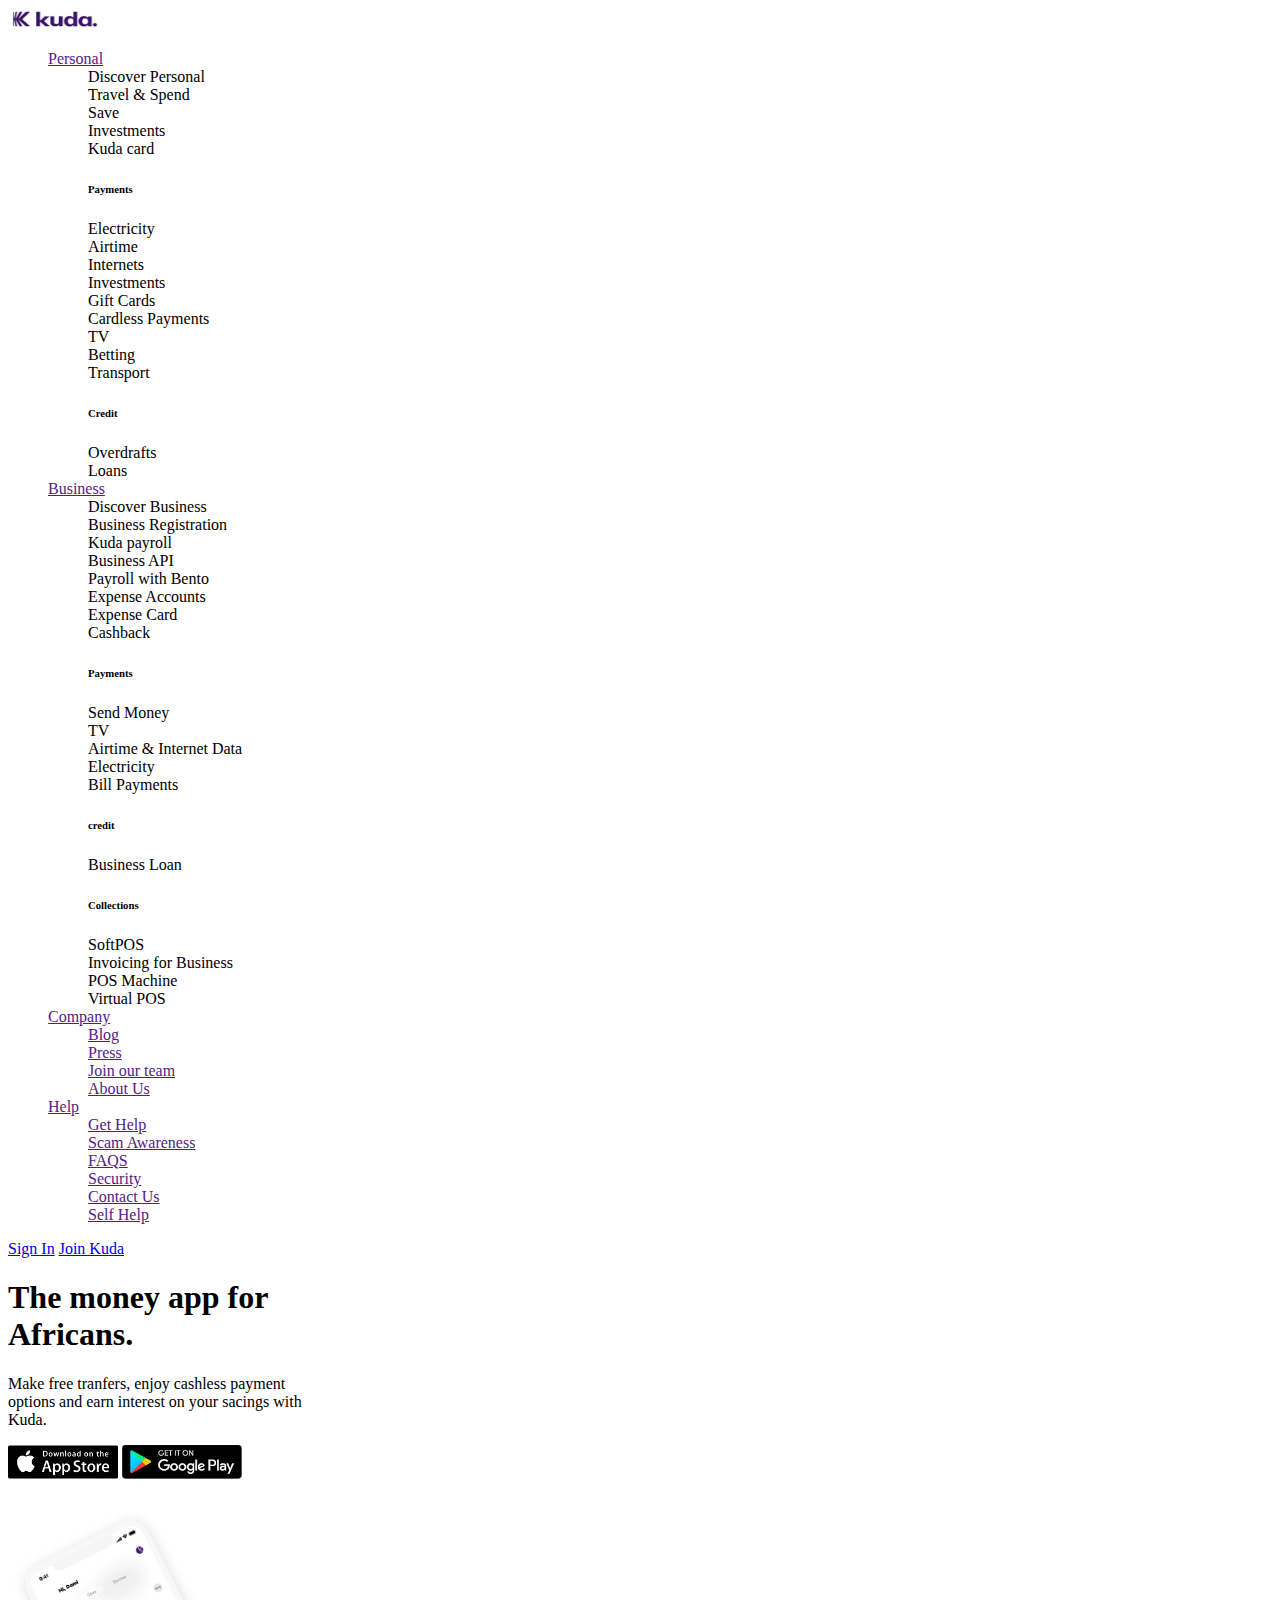
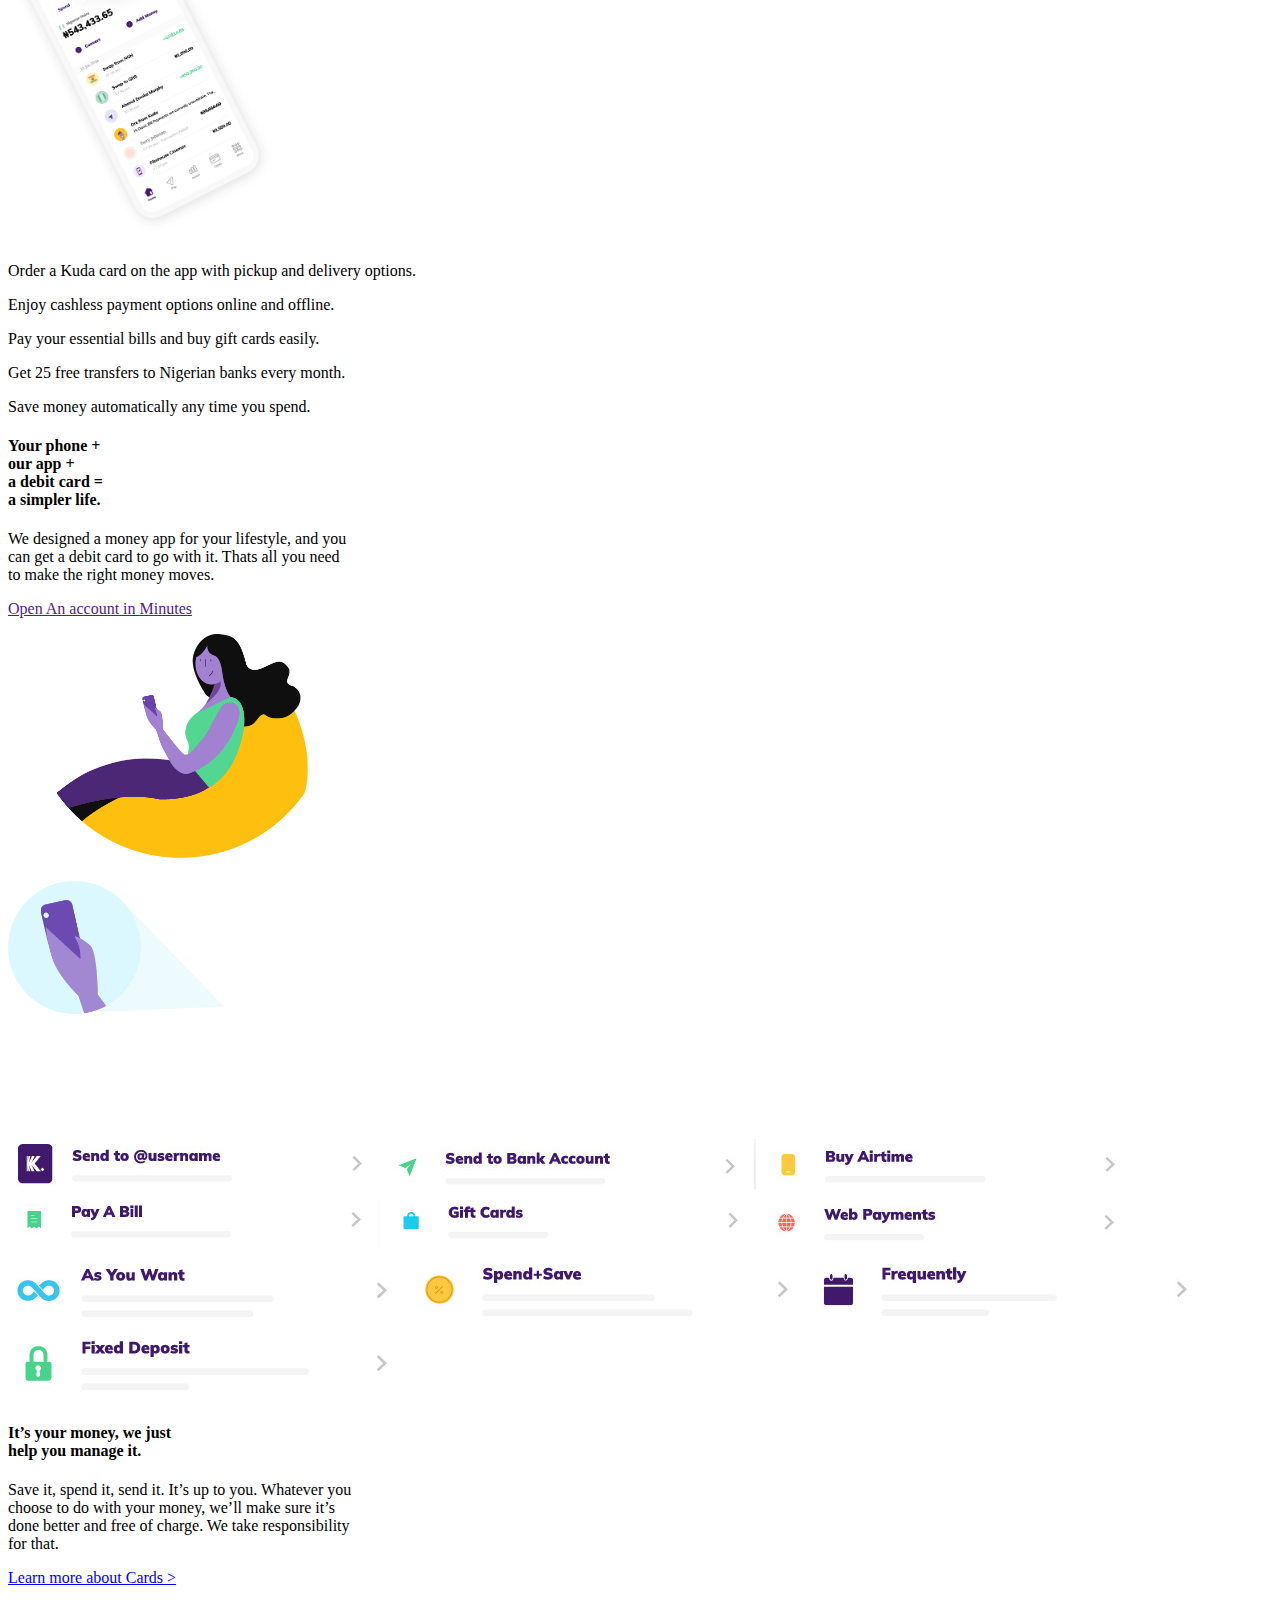
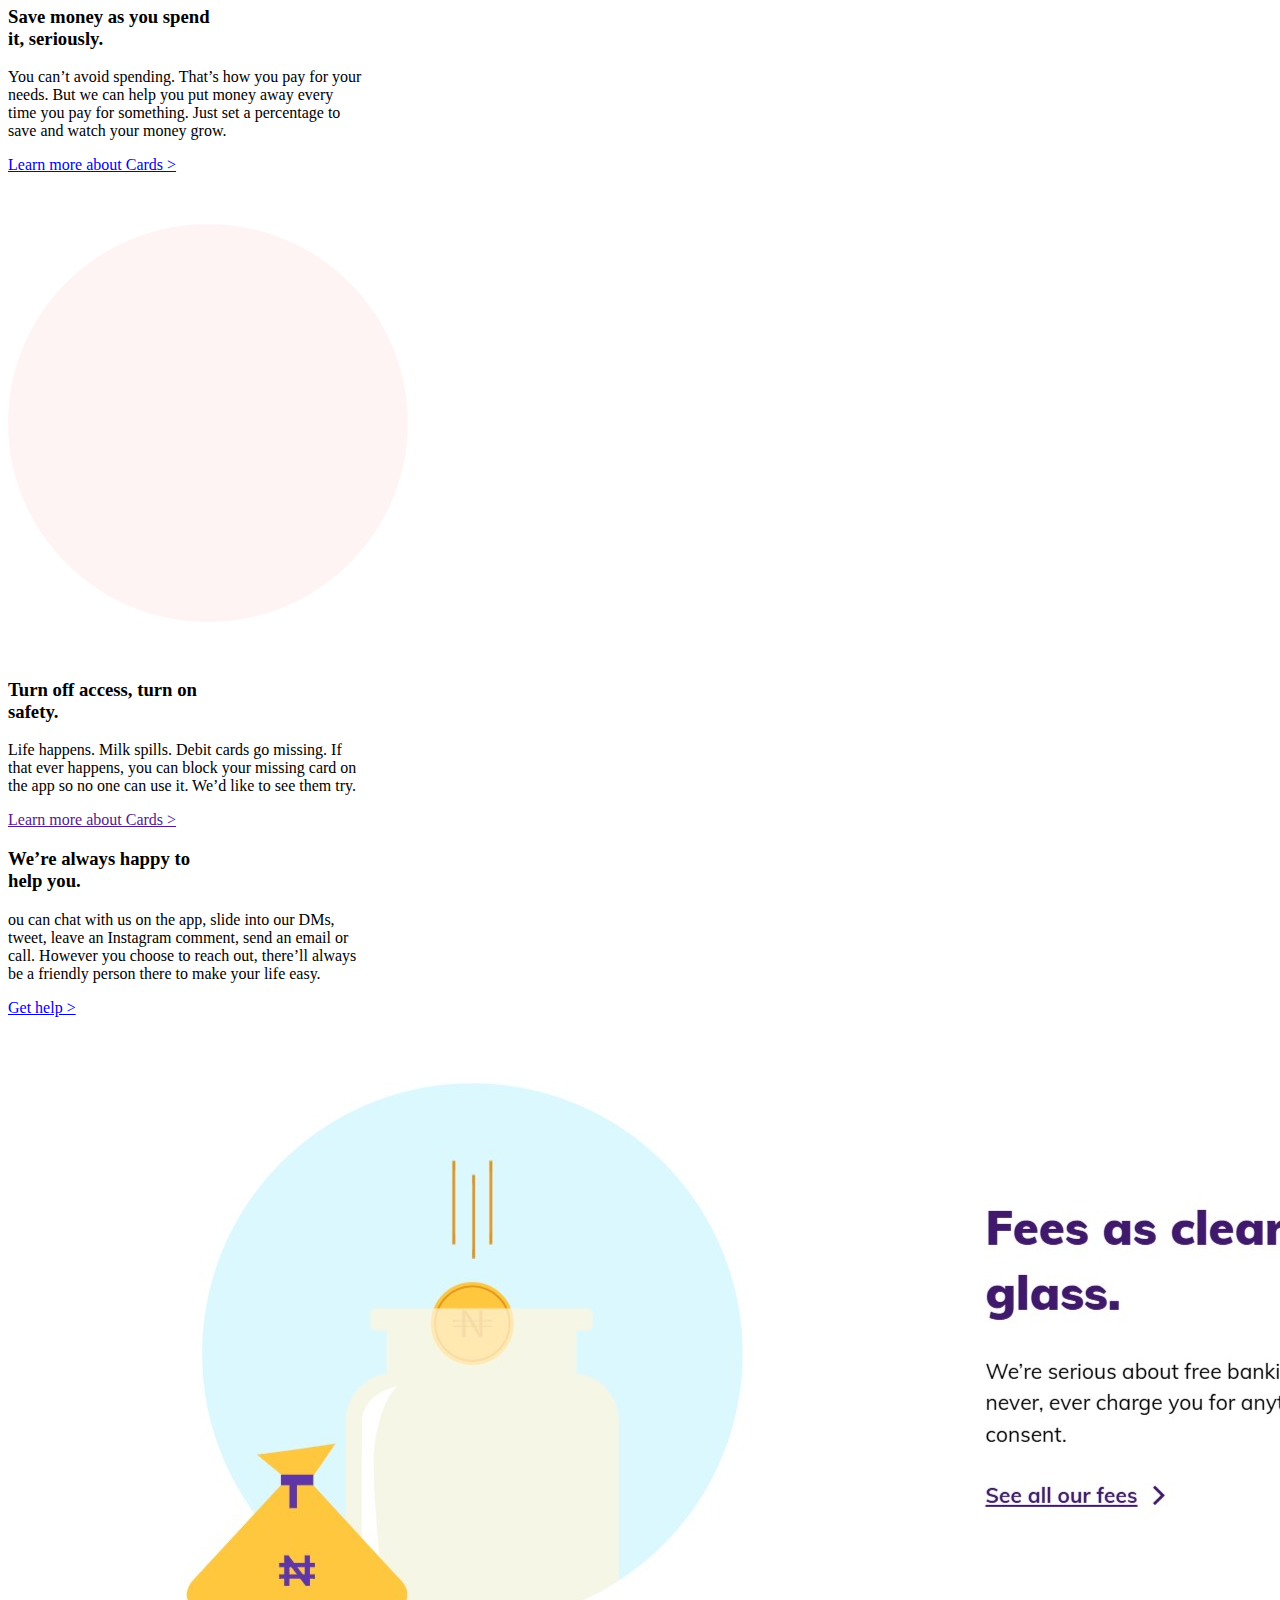
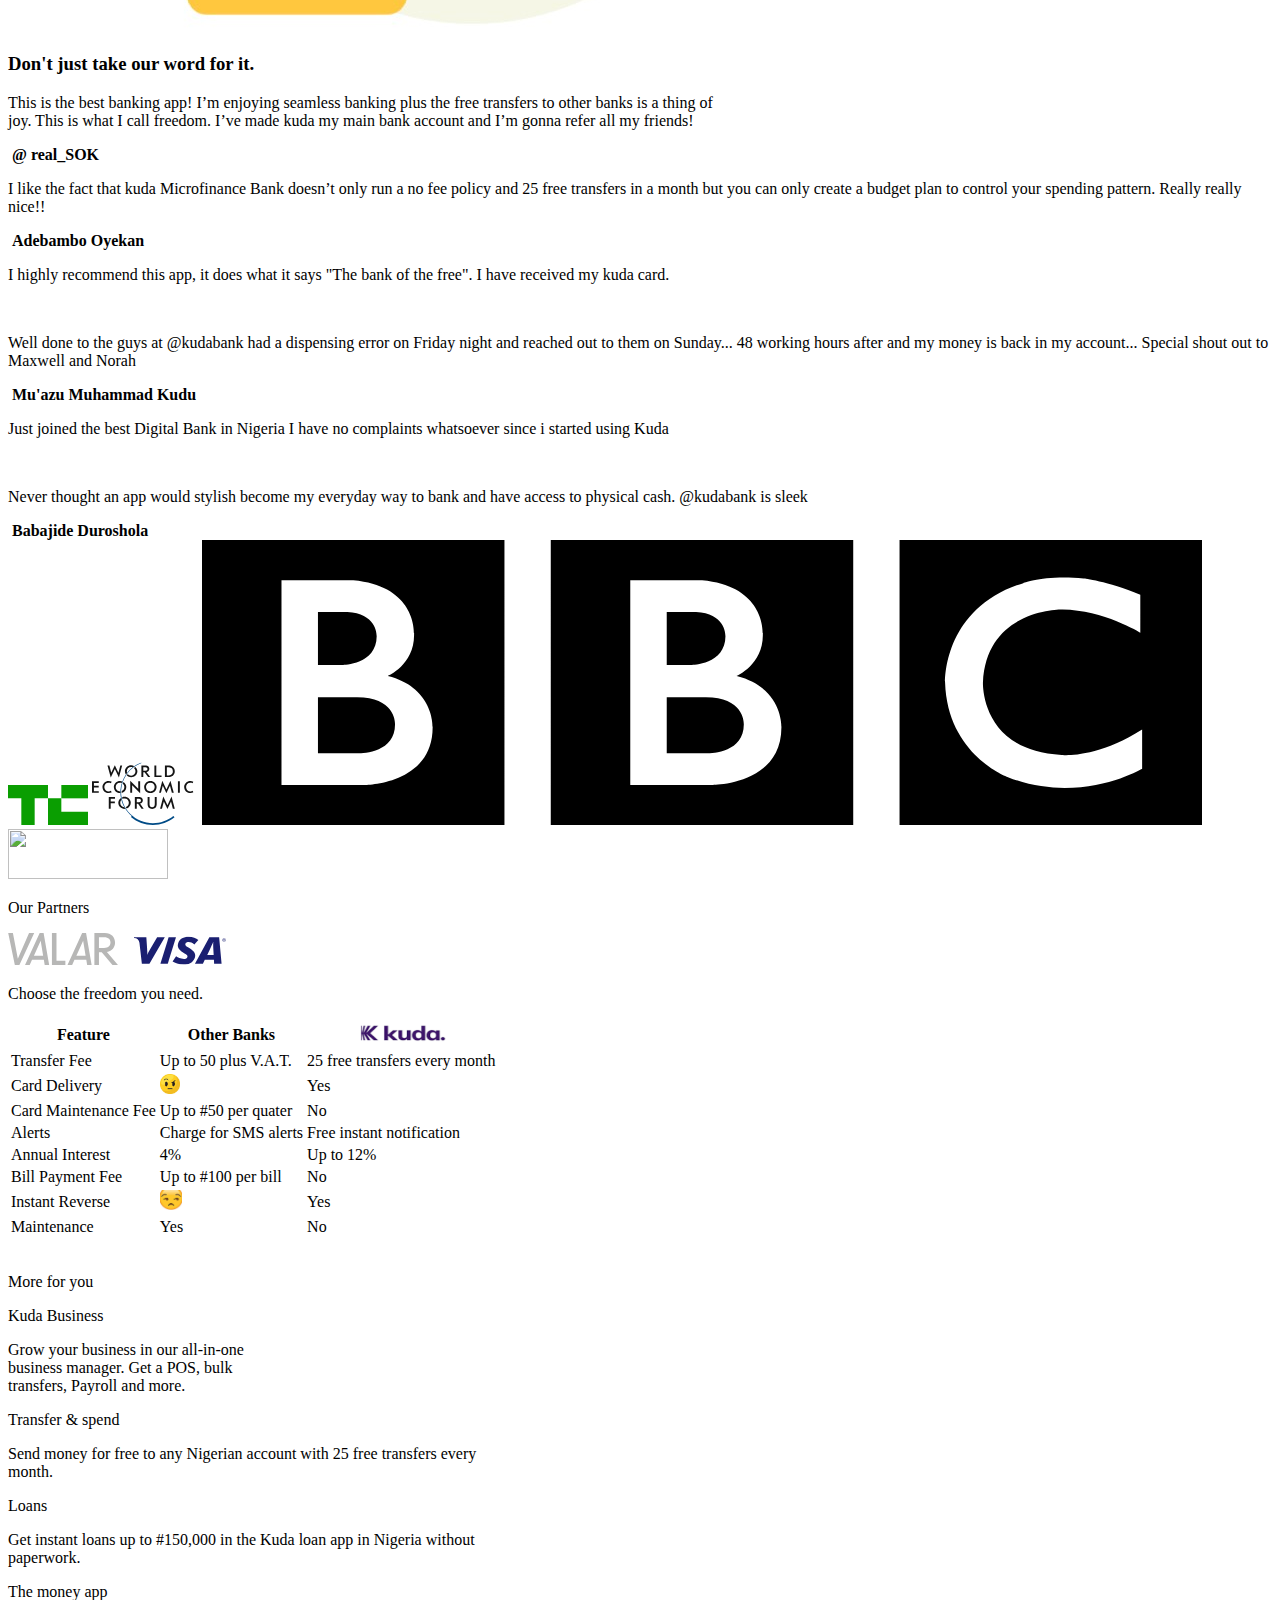
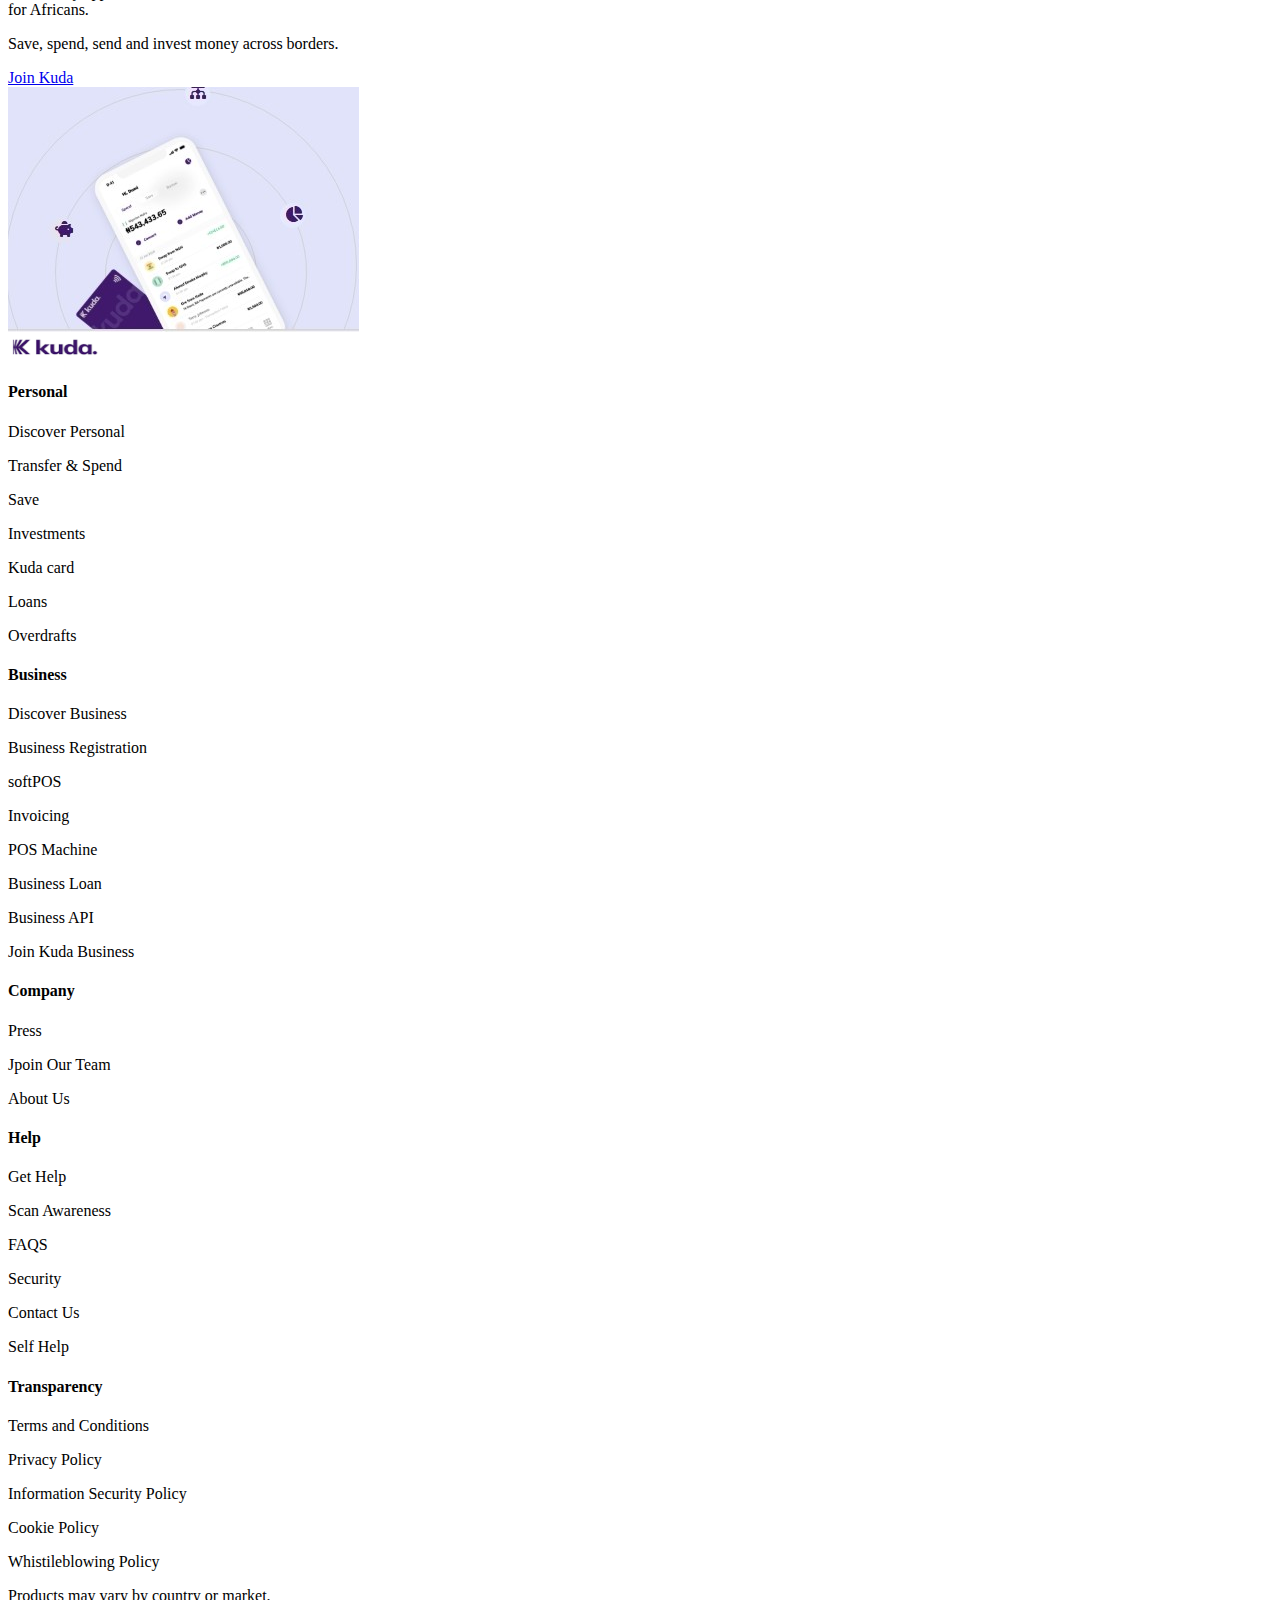
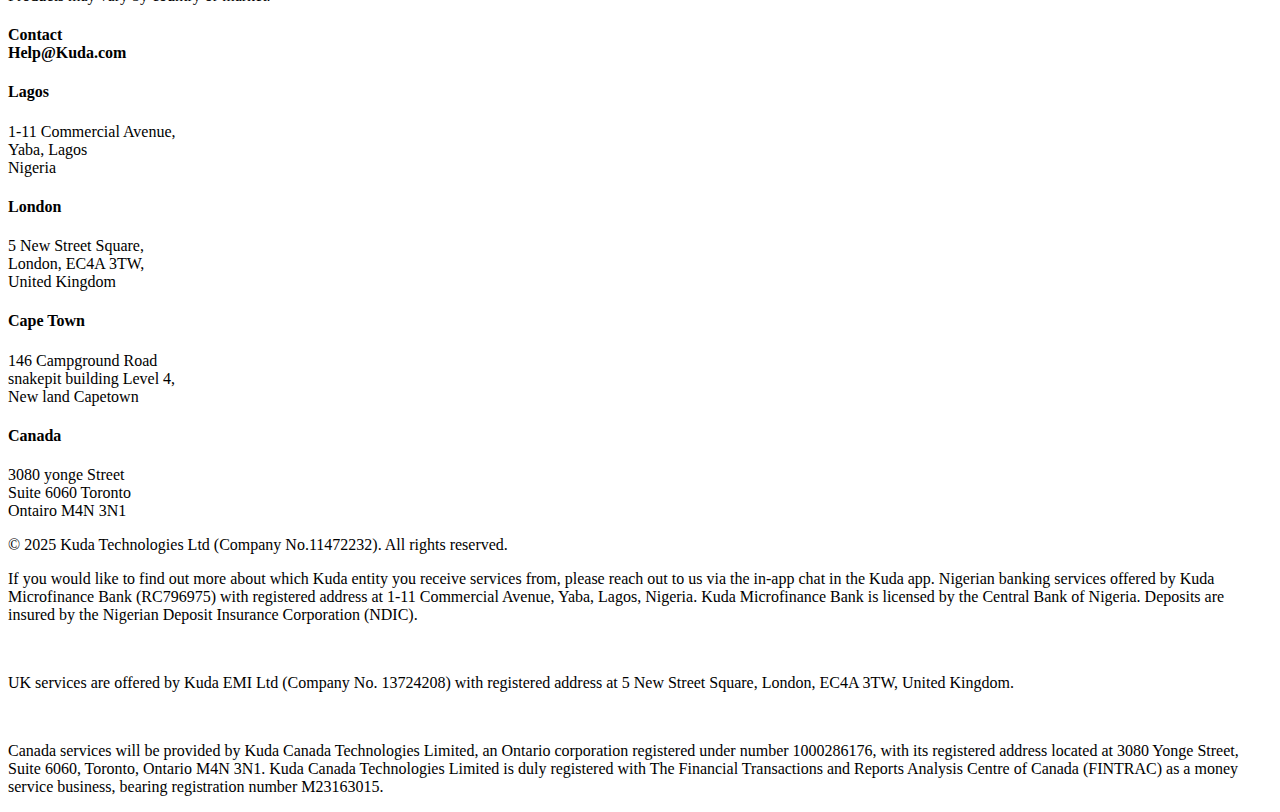
==== commit 20d10498: "Merge branch 'main' of https://github.com/Meerah11/kuda-1" ====
--- a/index.html
+++ b/index.html
@@ -4,7 +4,7 @@
     <meta charset="UTF-8">
     <meta name="viewport" content="width=device-width, initial-scale=1.0">
     <title>Document</title>
-    <link rel="stylesheet" href="/kuda.css">
+    <link rel="stylesheet" href="./index.css">
     <script src="https://kit.fontawesome.com/aa584fceaa.js" crossorigin="anonymous"></script>
 </head>
 <body>
@@ -12,7 +12,7 @@
         <nav>
             <div class="navbar">
                 <div class="flex">
-                    <img height="22" width="90" src="/Assets/kud.jpg" alt="">
+                    <img height="22" width="90" src="./Assets/kud.jpg" alt="">
                     <ul type="none" class="under">
                         <span class="prof-1"><li style="position: relative;"><a class="underline" href="">Personal <i class="fa-solid fa-caret-down" style="width: 20px;"></i></a></li>
                         <div class="class-1">
@@ -115,8 +115,8 @@
                     </span>
                 </div>
                 <div class="button">
-                    <a href="/signkuda.html" class="btn-signin">Sign In</a>
-                    <a href="#join" class="btn-join">Join Kuda</a>
+                    <a href="./signkuda.html" class="btn-signin">Sign In</a>
+                    <a href="./joinkuda.html" class="btn-join">Join Kuda</a>
                 </div>
             </div>
         </nav>
@@ -479,4 +479,4 @@
 </footer>
   
 </body>
-</html>+</html>
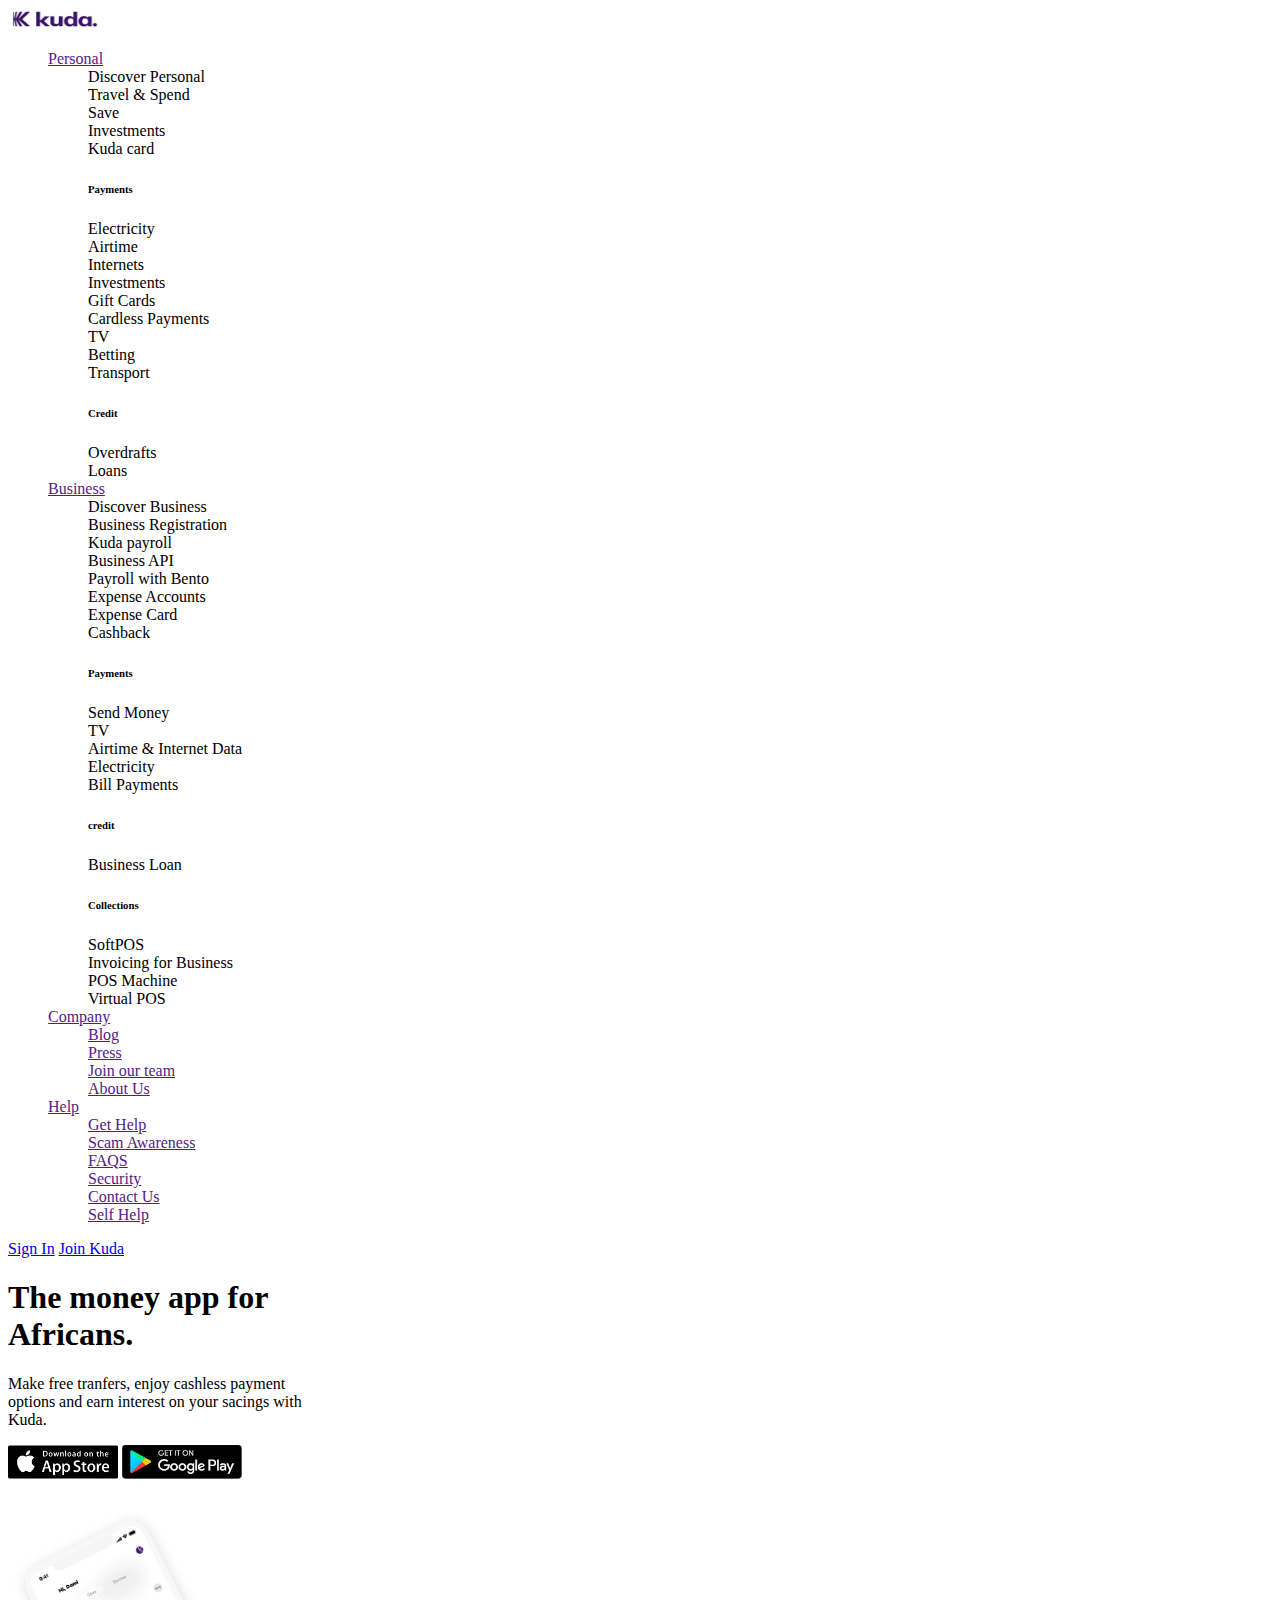
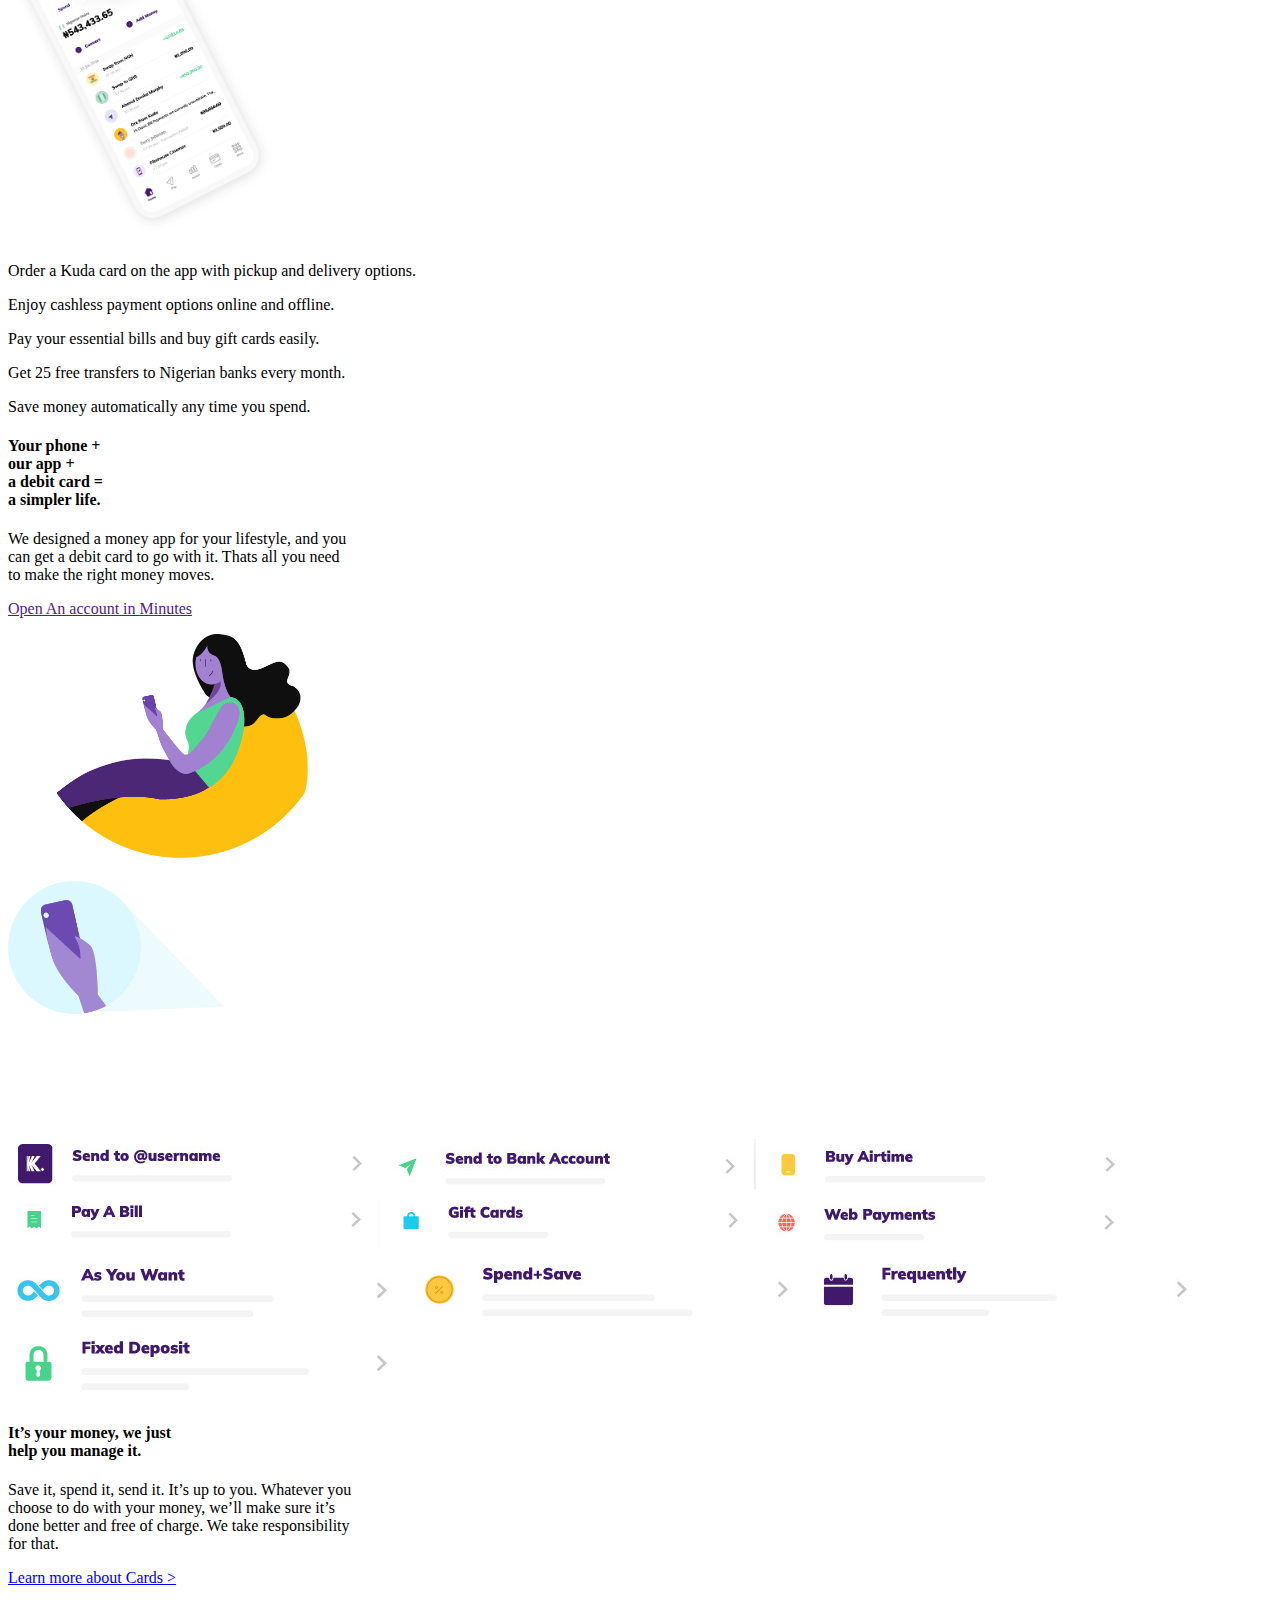
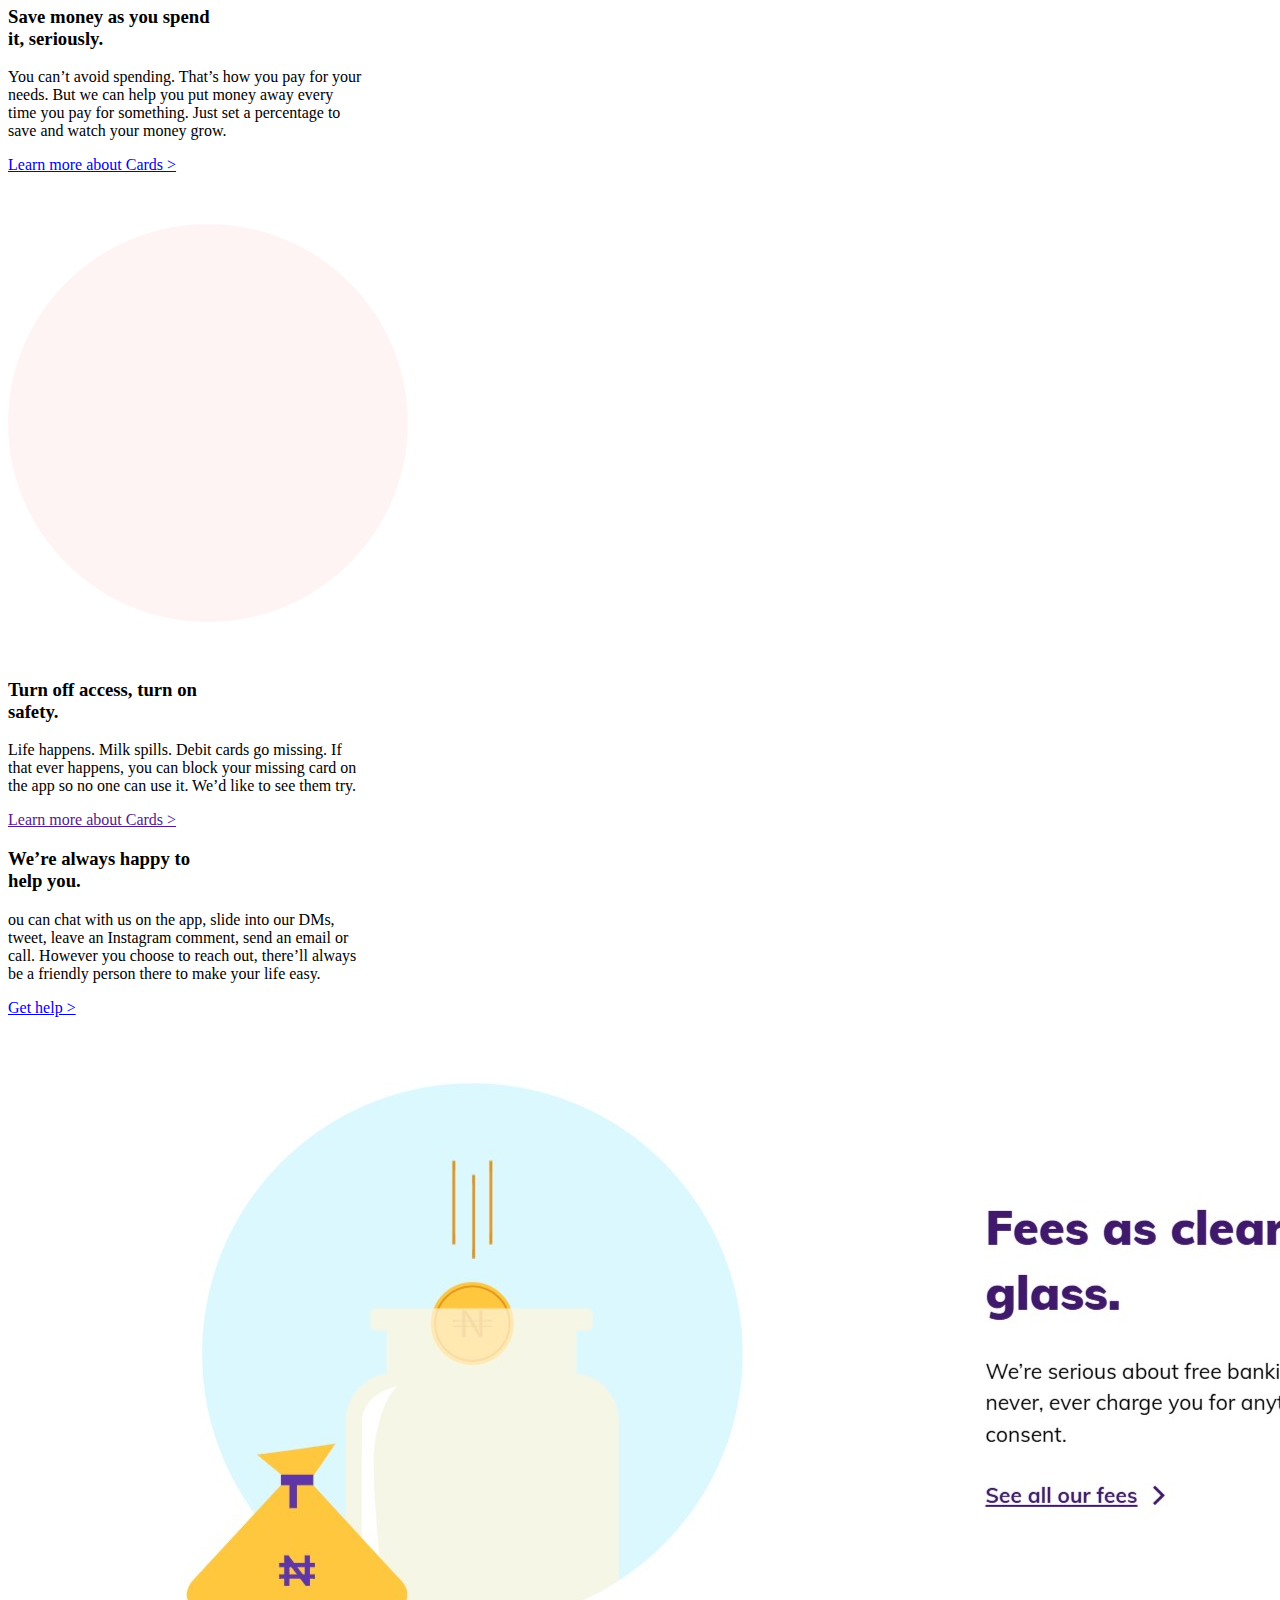
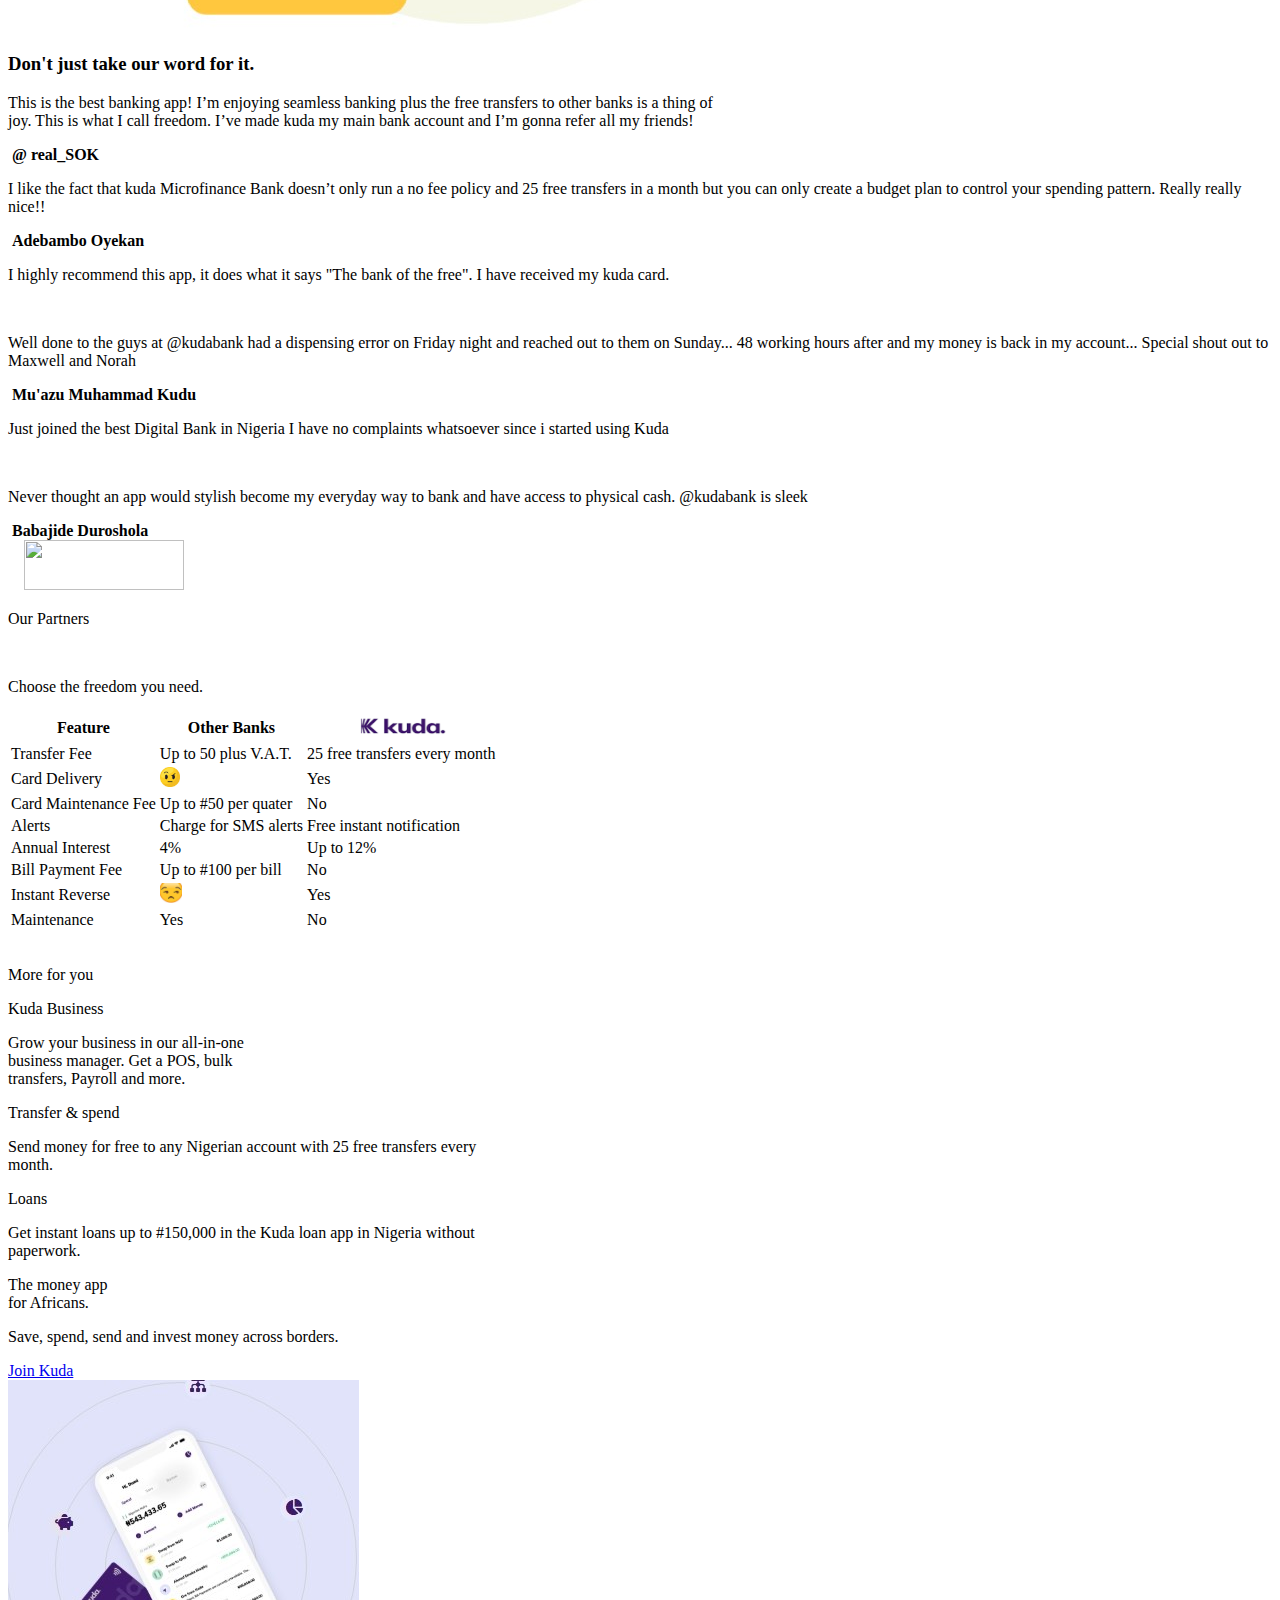
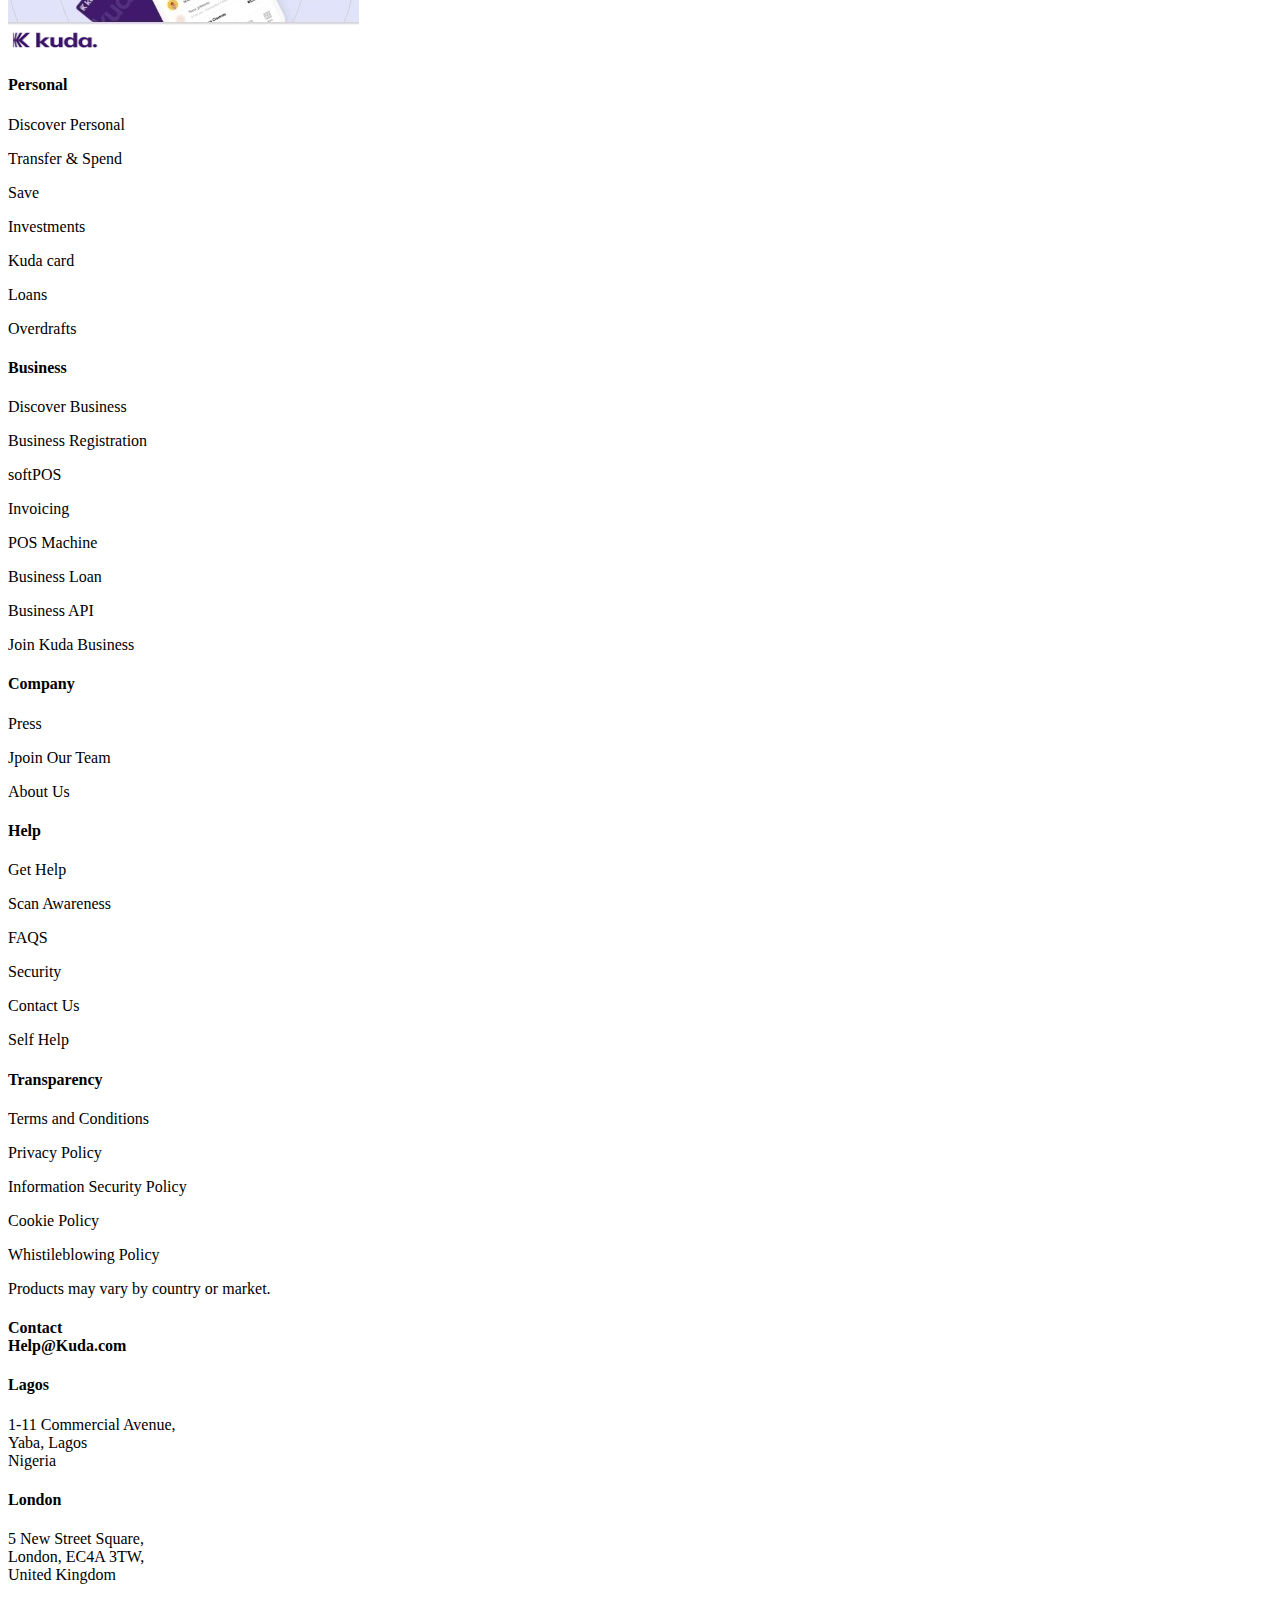
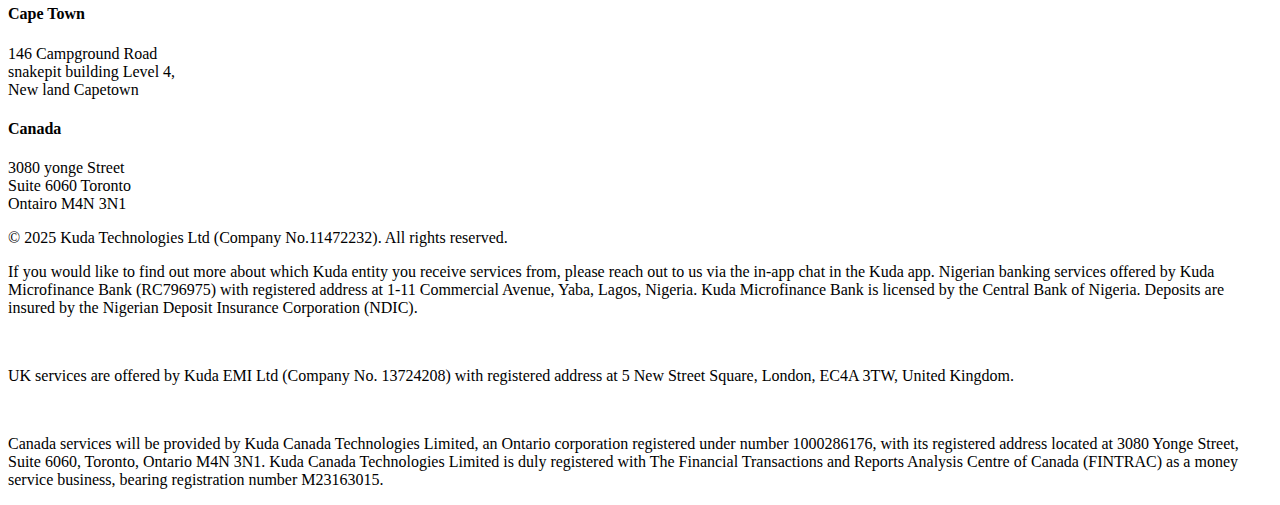
==== commit 81c07363: "changes made to img link" ====
--- a/index.html
+++ b/index.html
@@ -125,8 +125,8 @@
         <div>
             <h1 class="h1">The money app for <br>Africans.</h1>
             <p class="p">Make free tranfers, enjoy cashless payment <br>options and earn interest on your sacings with <br>Kuda.</p>
-            <img class="goo" width="110" src="Assets/google.jpg" alt="">
-            <img class="goo" width="120" src="Assets/app.jpg" alt="">
+            <img class="goo" width="110" src="./Assets/google.jpg" alt="">
+            <img class="goo" width="120" src="./Assets/app.jpg" alt="">
         </div>
         <div class="circle">
             <h1 class="big"></h1>
@@ -147,7 +147,7 @@
                 <i class="fa-solid fa-piggy-bank icon"></i>
             </p>
             <h3 class="big-3">
-                <img class="imag" width="270" src="Assets/phonee.png" alt="">
+                <img class="imag" width="270" src="./Assets/phonee.png" alt="">
                 
                 
             </h3>
@@ -186,25 +186,25 @@
                 <p><a class="open" href="">Open An account in Minutes</a></p>
         </div>
         <div class="woman">
-            <p class="wom"><img width="300" src="/Assets/download.png" alt=""></p>
-            <p class="wom-1"><img width="300" src="/Assets/hand.png" alt=""></p>
+            <p class="wom"><img width="300" src="./Assets/download.png" alt=""></p>
+            <p class="wom-1"><img width="300" src="./Assets/hand.png" alt=""></p>
         </div>
     </div>
     <div class="back">
         <div class="bac">
             <div class="web">
-                <img src="Assets/kuda22.jpg" alt="">
-                <img src="Assets/kuda1(2).jpg" alt="">
-                <img src="Assets/kuda3(1).jpg" alt="">
-                <img src="Assets/kuda5.jpg" alt="">
-                <img src="Assets/kuda4.jpg" alt="">
-                <img src="Assets/kuda6.jpg" alt="">
+                <img src="./Assets/kuda22.jpg" alt="">
+                <img src="./Assets/kuda1(2).jpg" alt="">
+                <img src="./Assets/kuda3(1).jpg" alt="">
+                <img src="./Assets/kuda5.jpg" alt="">
+                <img src="./Assets/kuda4.jpg" alt="">
+                <img src="./Assets/kuda6.jpg" alt="">
             </div>
             <div class="wes">
-                <img src="Assets/kuda7.jpg" alt="">
-                <img src="Assets/kuda8.jpg" alt="">
-                <img src="Assets/kuda9.jpg" alt="">
-                <img src="Assets/kuda10.jpg" alt="">
+                <img src="./Assets/kuda7.jpg" alt="">
+                <img src="./Assets/kuda8.jpg" alt="">
+                <img src="./Assets/kuda9.jpg" alt="">
+                <img src="./Assets/kuda10.jpg" alt="">
             </div>
         </div>
         <div class="ur">
@@ -221,7 +221,7 @@
         </div>
         <div class="wo">
             <p>
-                <img width="500" src="https://prince-kolade.github.io/Kuda-cohort/Assets/2025-03-05%20(5).png" alt="">
+                <img width="500" src="./https://prince-kolade.github.io/Kuda-cohort/Assets/2025-03-05%20(5).png" alt="">
             </p>
         </div>
     </div>
@@ -246,26 +246,26 @@
         </div>
         <div class="woo">
             <p>
-                <img width="500" src="https://prince-kolade.github.io/Kuda-cohort/Assets/1740307666381.jpg" alt="">
+                <img width="500" src="./https://prince-kolade.github.io/Kuda-cohort/Assets/1740307666381.jpg" alt="">
             </p>
         </div>
     </div>
     <div>
-        <img class="gla" width="" src="Assets/2025-03-05 (1) - Copy.jpg" alt="">
+        <img class="gla" width="" src="./Assets/2025-03-05 (1) - Copy.jpg" alt="">
     </div>
     <h3 class="just">Don't just take our word for it.</h3>
 <div class="hid">
     <div class="box"> 
         <p class="p8">This is the best banking app! I’m enjoying seamless banking plus the free transfers to other banks is a thing of  <br>joy. This is what I call freedom. I’ve made kuda my main bank account and I’m gonna refer all my friends!</p>
         <div class="bab">
-            <img class="im" width="50" src="https://kuda.com/static/realsok-66705285fe944c95934d7ff3bda73bec.svg" alt="">
+            <img class="im" width="50" src="./https://kuda.com/static/realsok-66705285fe944c95934d7ff3bda73bec.svg" alt="">
             <strong>@ real_SOK</strong>
         </div>
     </div>
     <div class="box">
         <p class="p8">I like the fact that kuda Microfinance Bank  doesn’t only run a no fee policy and 25 free  transfers in a month but you can only create a budget plan to control your spending pattern. Really really nice!!</p>
         <div class="bab">
-            <img class="im" width="50" src="https://kuda.com/static/adebambo-a15ee685f877074818864b3eeecdfeef.svg" alt="">
+            <img class="im" width="50" src="./https://kuda.com/static/adebambo-a15ee685f877074818864b3eeecdfeef.svg" alt="">
             <strong>Adebambo Oyekan</strong>
         </div>
     </div>
@@ -278,7 +278,7 @@
     <div class="box">
         <p class="p8">Well done to the guys at @kudabank had a dispensing error on Friday night and reached out to them on Sunday... 48 working hours after and my money is back in my account... Special shout out to Maxwell and Norah</p>
         <div class="bab">
-            <img class="im" width="50" src="https://kuda.com/static/muhammad-a382b5f53a5e464e0a2929be0c68f852.svg" alt="">
+            <img class="im" width="50" src="./https://kuda.com/static/muhammad-a382b5f53a5e464e0a2929be0c68f852.svg" alt="">
             <strong>Mu'azu Muhammad Kudu</strong>
         </div>
     </div>
@@ -293,26 +293,26 @@
         <p class="p8">Never thought an app would stylish become my everyday way to bank and have access to physical  cash.
             @kudabank is sleek</p>
             <div class="bab">
-                <img class="im" width="50" src="https://kuda.com/static/babajide-ca560e39acf445ef6c8e91104ef1be8d.svg" alt="">
+                <img class="im" width="50" src="./https://kuda.com/static/babajide-ca560e39acf445ef6c8e91104ef1be8d.svg" alt="">
                 <strong>Babajide Duroshola</strong>
             </div>
     </div>
 </div>
 <div class="tuc">
-    <img class="data" src="[data-uri]" alt="">
-    <img class="data" src="[data-uri]" alt="">
-    <img class="data" src="https://kuda.com/static/fintech-0a9e5796db280b81800496a6c3c23c6d.svg" alt="">
-    <img class="bbc" src="[data-uri]" alt="">
-    <img class="data" height="50" width="160" src="https://kuda.com/static/cnbc-45f58c789bba9e75d11c83bb03c5d3ff.svg" alt="">
-    <img class="data" src="https://kuda.com/static/euromoney-2f7f12d4caef10de0f43b424ad5bd0a2.svg" alt="">
+    <img class="data" src="./[data-uri]" alt="">
+    <img class="data" src="./[data-uri]" alt="">
+    <img class="data" src="./https://kuda.com/static/fintech-0a9e5796db280b81800496a6c3c23c6d.svg" alt="">
+    <img class="bbc" src=" ./[data-uri]" alt="">
+    <img class="data" height="50" width="160" src="./https://kuda.com/static/cnbc-45f58c789bba9e75d11c83bb03c5d3ff.svg" alt="">
+    <img class="data" src="./https://kuda.com/static/euromoney-2f7f12d4caef10de0f43b424ad5bd0a2.svg" alt="">
 </div>
 <div class="valar">
     <p class="part">Our Partners</p>
-    <img class="visa" src="[data-uri]" alt="">
-    <img class="visa" src="https://kuda.com/static/entreeCapital-af919d4ffd7d5cef28085ee2a9085519.svg" alt="">
-    <img class="visa" src="https://kuda.com/static/sbiHoldings-32de2b58b5a5d5a40696e17db098a44d.svg" alt="">
-    <img class="visa" src="https://kuda.com/static/target-global-d0857fbce3223960d649682020537e20.svg" alt="">
-    <img class="visa" src="[data-uri]" alt="">
+    <img class="visa" src="./[data-uri]" alt="">
+    <img class="visa" src="./https://kuda.com/static/entreeCapital-af919d4ffd7d5cef28085ee2a9085519.svg" alt="">
+    <img class="visa" src="./https://kuda.com/static/sbiHoldings-32de2b58b5a5d5a40696e17db098a44d.svg" alt="">
+    <img class="visa" src="./https://kuda.com/static/target-global-d0857fbce3223960d649682020537e20.svg" alt="">
+    <img class="visa" src="./[data-uri]" alt="">
 </div>
 <div class="alert">
     <p class="part">Choose the freedom you need.</p>
@@ -320,7 +320,7 @@
         <tr>
             <th>Feature</th>
             <th>Other Banks</th>
-            <th> <img height="22" width="90" src="/Assets/kud.jpg" alt=""></th>
+            <th> <img height="22" width="90" src="./Assets/kud.jpg" alt=""></th>
         </tr>
         <tr>
             <td>Transfer Fee</td>
@@ -329,7 +329,7 @@
         </tr>
         <tr>
             <td>Card Delivery</td>
-            <td><img height="20px" src="/Assets/emoji.jpg" alt=""></td>
+            <td><img height="20px" src="./Assets/emoji.jpg" alt=""></td>
             <td>Yes</td>
         </tr>
         <tr>
@@ -354,7 +354,7 @@
         </tr>
         <tr>
             <td>Instant Reverse</td>
-            <td><img height="20px" src="Assets/emoji2.jpg" alt=""></td>
+            <td><img height="20px" src="./Assets/emoji2.jpg" alt=""></td>
             <td>Yes</td>
         </tr>
         <tr>
@@ -392,14 +392,14 @@
         </div>
     </div>
     <div>
-        <img class="cirr" src="Assets/circle.jpeg" alt="">
+        <img class="cirr" src="./Assets/circle.jpeg" alt="">
     </div>
 </div>
 
 <footer class="footer">
     <div class="footer-1">
         <div >
-            <img class="overdraft" height="22" width="90" src="/Assets/kud.jpg" alt="">
+            <img class="overdraft" height="22" width="90" src="./Assets/kud.jpg" alt="">
         </div>
         <div class="footer-2">
             <h4 class="ed">Personal</h4>
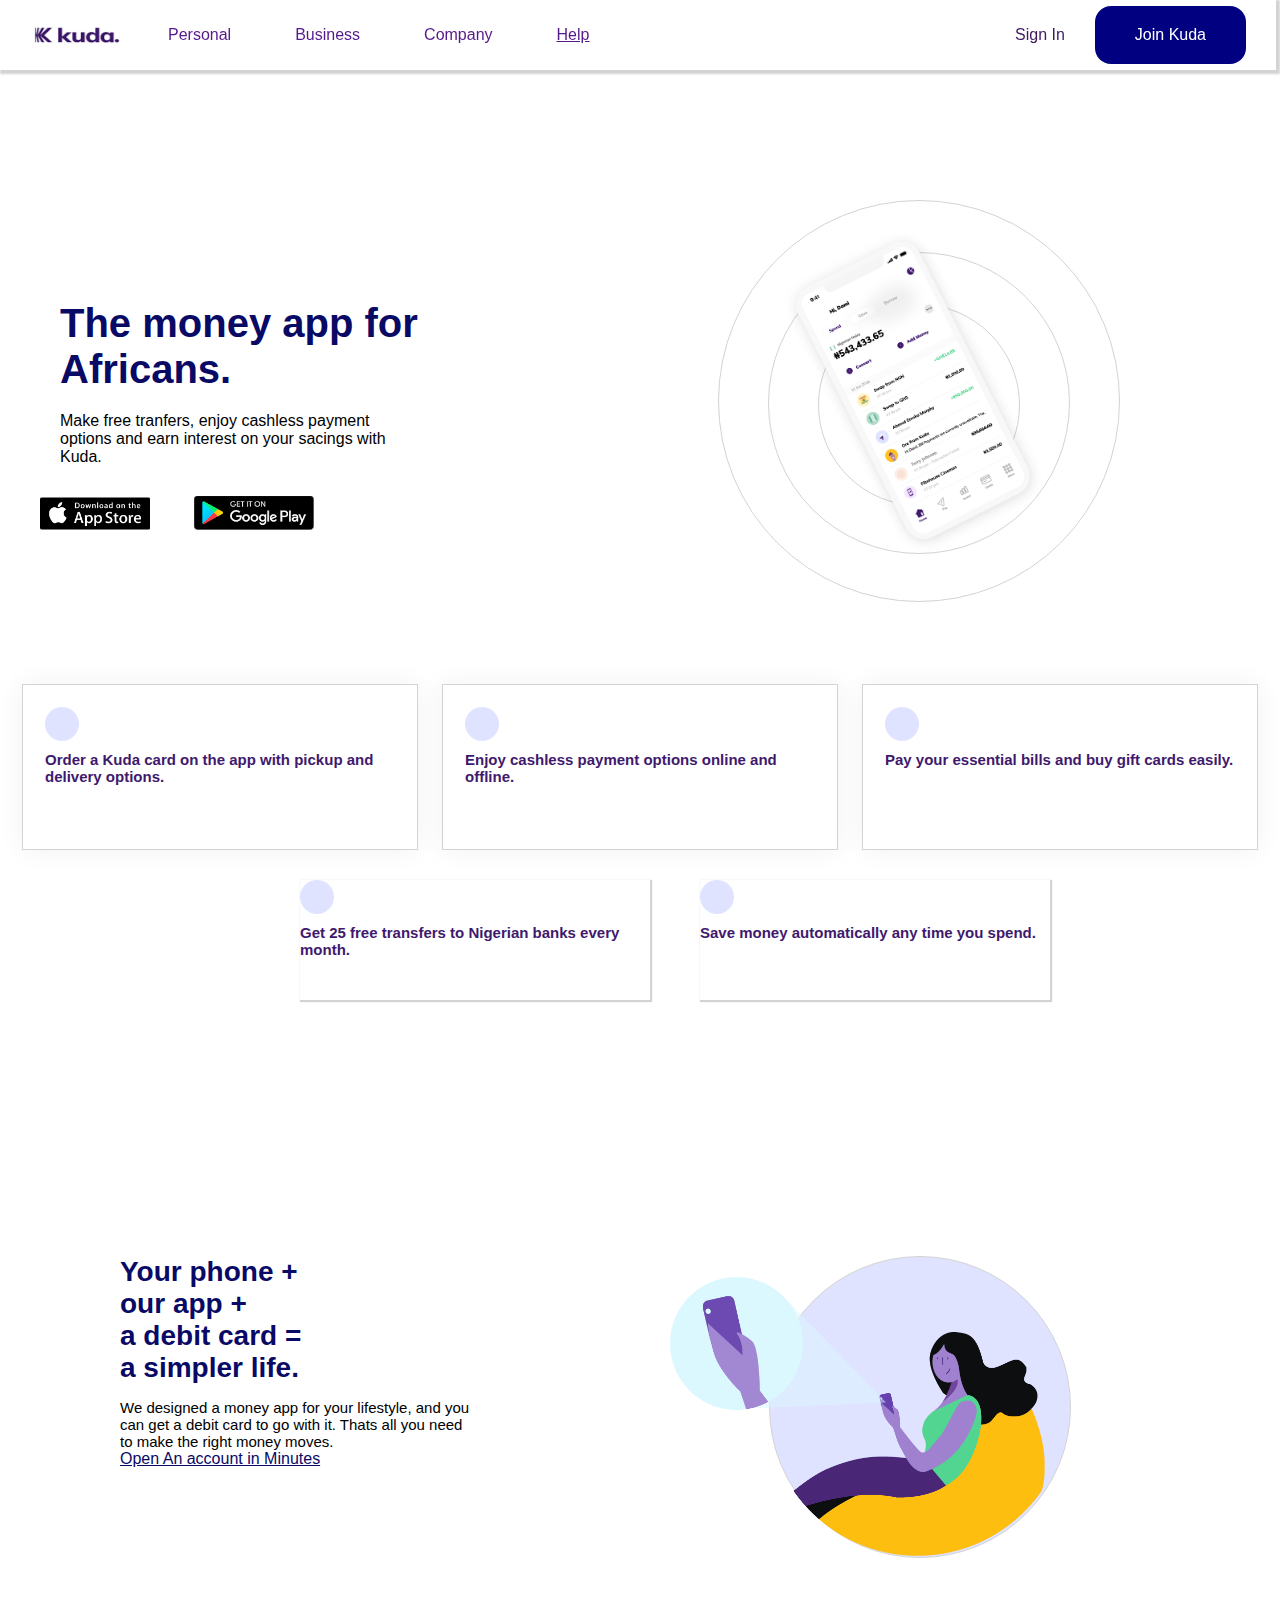
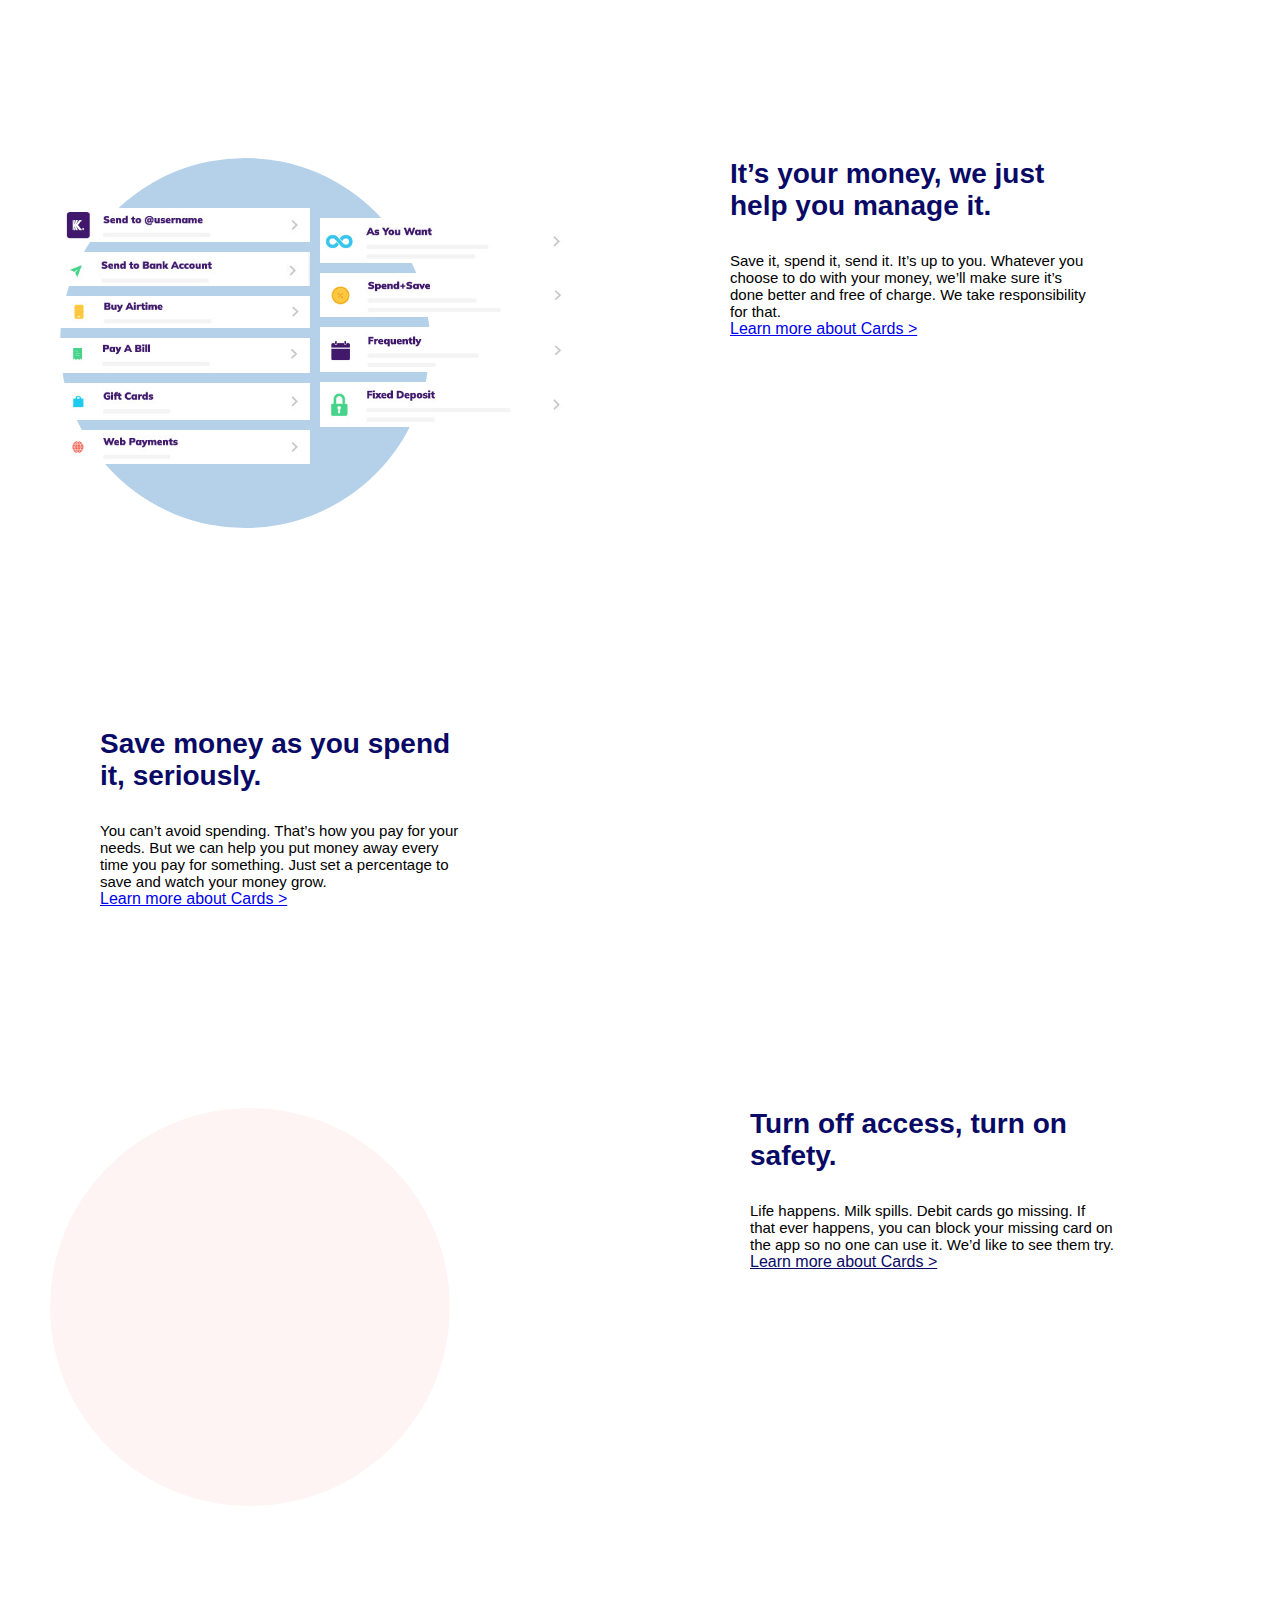
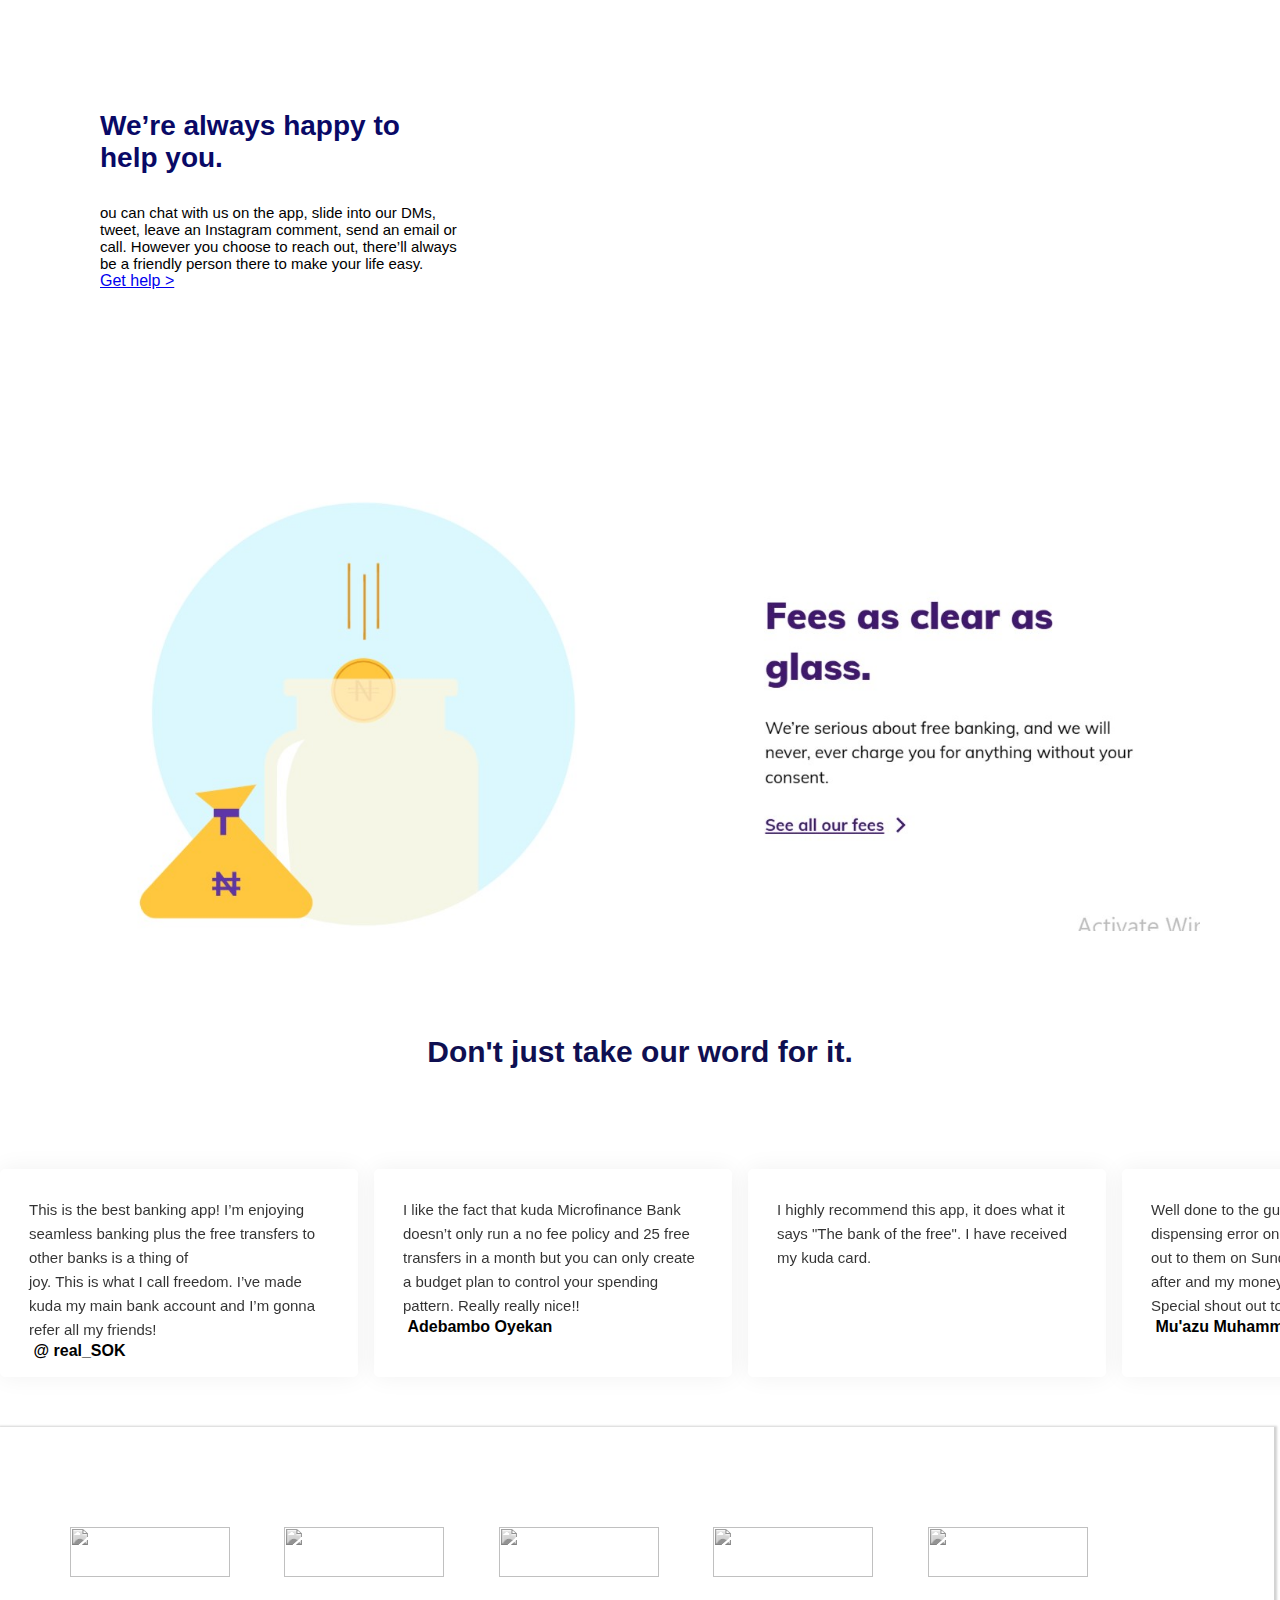
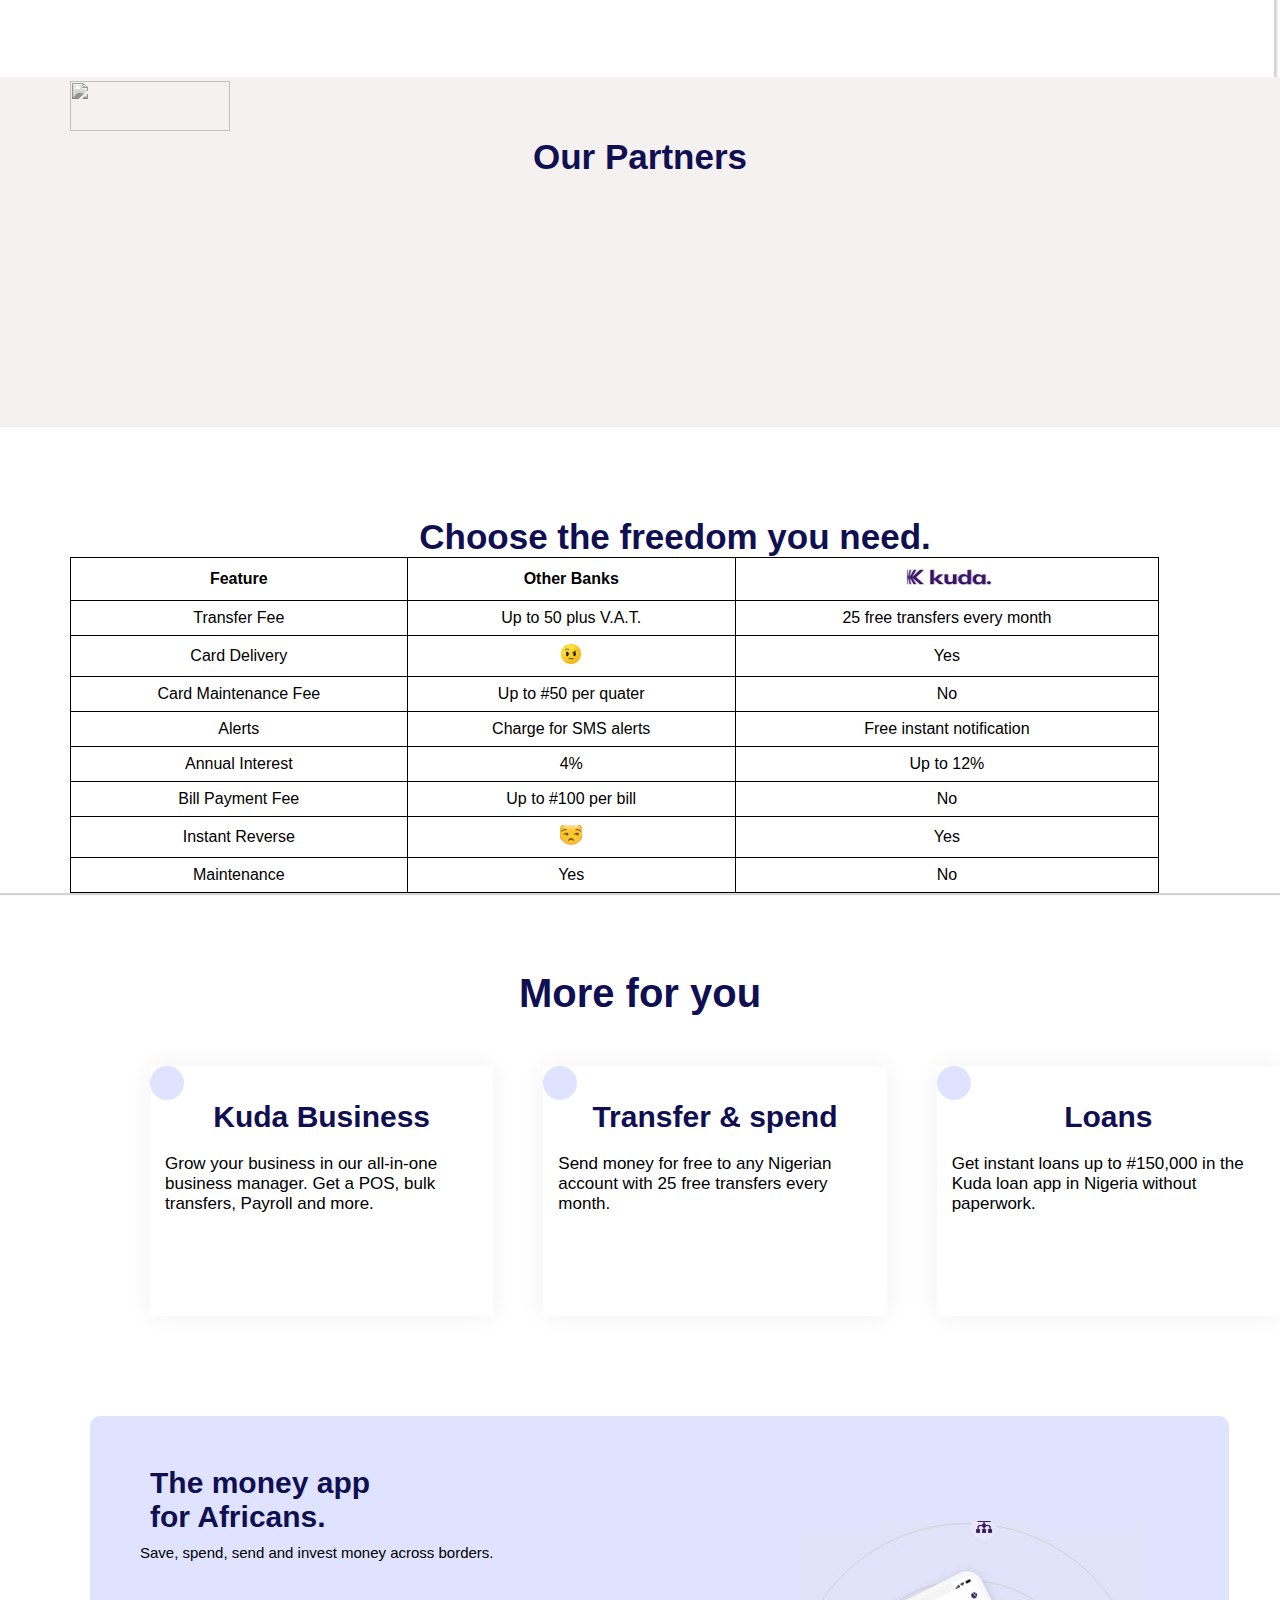
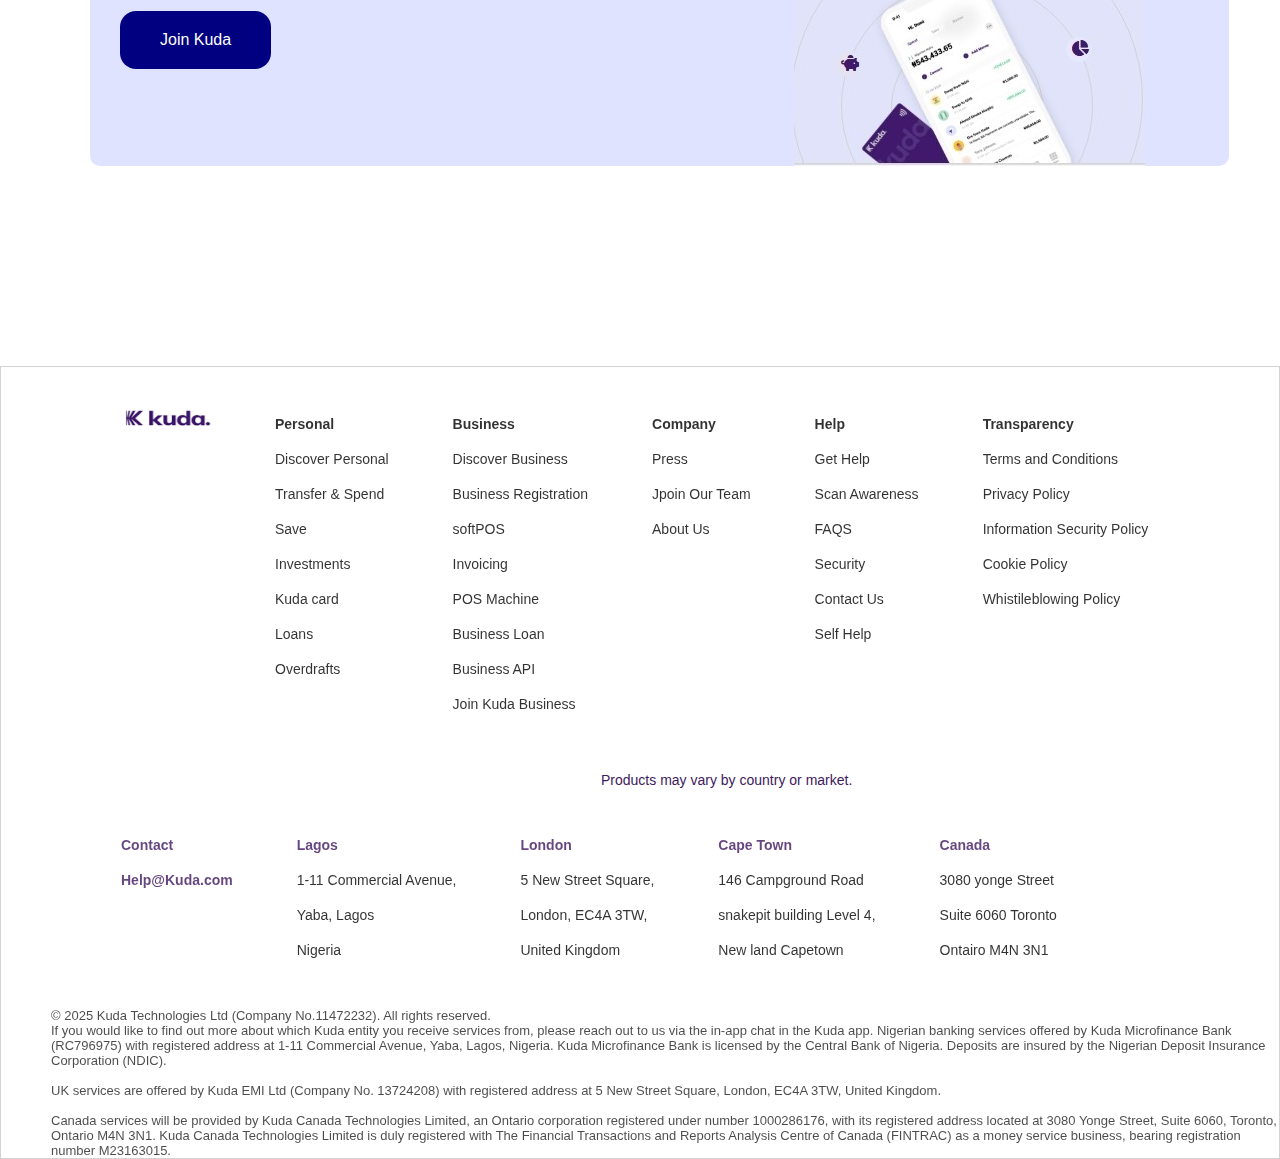
==== commit cbd4228f: "changes made to css link" ====
--- a/index.html
+++ b/index.html
@@ -4,7 +4,7 @@
     <meta charset="UTF-8">
     <meta name="viewport" content="width=device-width, initial-scale=1.0">
     <title>Document</title>
-    <link rel="stylesheet" href="./index.css">
+    <link rel="stylesheet" href="./kuda.css">
     <script src="https://kit.fontawesome.com/aa584fceaa.js" crossorigin="anonymous"></script>
 </head>
 <body>
--- a/kuda.css
+++ b/kuda.css
@@ -0,0 +1,832 @@
+*{
+    padding: 0;
+    margin: 0;
+    font-family: Arial, Helvetica, sans-serif;
+}
+body{
+    overflow-x: hidden;
+}
+.navbar{
+    display: flex;
+    justify-content: space-between;
+    align-items: center;
+    background-color: white;
+    padding: 15px 30px;
+    width: 95%;
+    height: 40px;
+    box-shadow: 2px 2px 2px 2px lightgray;
+    position: fixed;
+    z-index: 99;
+    top: 0;
+}
+.goo{
+    padding-left: 40px;
+    padding-top: 30px;
+    gap:1rem;
+}
+.button{
+    display: flex;
+    gap: 30px;
+}
+.btn{
+    /* padding: 10px 15px;
+    border: none;
+    border-radius: 5px;
+    color: white; 
+    text-decoration: none;
+    cursor: pointer;  */
+}
+.btn-signin{
+    background-color: ;
+    padding-top: 20px;
+    border-radius: 5px;
+    color: #401960;
+    text-decoration: none;
+    cursor: pointer;
+}
+.btn-join{
+    /* margin-top: 20px; */
+    padding-left: 40px;
+    padding-right: 40px;
+    padding-top: 20px;
+    text-decoration: none;
+    padding-bottom: 20px;
+    background-color: navy;
+    color: white;
+    border-radius: 12pt;
+    border-style: none;
+    /* margin-left: 300px; */
+    /* line-height: 1.38; */
+}
+.btn-join:hover{
+    transition: all 2s;
+    transform: translateY(-3px);
+}
+.flex{
+    display: flex;
+    justify-content: space-around;
+    align-items: center;
+    gap: 3rem;
+    /* position: relative; */
+}
+.flex-1{
+    display: flex;
+    gap: 2rem;
+    /* border: 1px solid red; */
+    border-top-right-radius: 20px;
+    border-bottom-right-radius: 20px;
+    font-weight: 500;
+    line-height: 37px;
+}
+.class-1{
+    position: absolute;
+    top: 56px;
+    display: none;
+}
+.div-1{
+    background-color: white;
+    padding: 20px;
+    opacity: 0.7;
+    z-index: 1;
+}
+.div-2{
+    background-color: rgb(245, 245, 245);
+    border-top-right-radius: 20px;
+    border-bottom-right-radius: 20px;
+    padding: 15px;
+    opacity: 0.7;
+    z-index: 1;
+}
+.prof-1:hover{
+    .class-1{
+        display: block;
+    }
+}
+.kuda{
+    width: 90px;
+    padding: 17px;
+}
+.icon{
+    margin-left: 4px;
+}
+.under{
+    display: flex;
+    gap: 4rem;
+}
+.underline{
+    text-decoration: none;
+}
+.payments{
+    font-family: Arial, Helvetica, sans-serif;
+    font-size: 12px;
+    opacity: 100%;
+    text-transform: uppercase;
+}
+.blog{
+    border: 1px solid lightgray;
+    background-color: white;
+    padding: 40px 20px;
+    padding-left: 30px;
+    width: 140px;
+}
+.press{
+    text-decoration: none !important;
+    color: black !important;
+    line-height: 40px;
+}
+.press:hover{
+    color: red !important;
+}
+.prof-2{
+    position: relative;
+}
+.prof-2:hover{
+    .class-2{
+        transition: all 6s;
+        display: block;
+    }
+}
+.class-2{
+    display: none;
+    position: absolute;
+    top: 30px;
+    transition: all 6s;
+}
+.sign{
+    /* padding-left: 100px;  */
+}
+.join{
+    margin-top: 5px;
+    padding-left: 40px;
+    padding-right: 40px;
+    padding-top: 20px;
+    padding-bottom: 20px;
+    background-color: #40196D;
+    color: white;
+    border-radius: 12pt;
+    border-style: none;
+    margin-left: 300px;
+    line-height: 1.38;
+}
+.logo{
+    padding-left: 20px;
+    line-height: 1.38;
+}
+.the{
+    display: flex;
+}
+.h1{
+    margin-bottom: 20px;
+    margin-top: 300px;
+    margin-left: 60px;
+    font-weight: 900;
+    color: rgb(9, 9, 102);
+    font-size: 40px;
+    font-family: Arial, Helvetica, sans-serif;
+    line-height: 1.15;
+}
+.p{
+    margin-left: 60px;
+}
+.circle{
+    margin-left: 300px;
+    margin-top: 200px;
+}
+.big{
+    border: 1px solid lightgray;
+    height: 400px;
+    width: 400px;
+    border-radius: 100%;
+    position: relative;
+}
+.small{
+    border: 1px solid #401960;
+    border-style: none;
+    padding: 2px;
+    align-content: center;
+    background-color: rgb(223, 227, 255);
+    height: 25px;
+    width: 25px;
+    border-radius: 100%;
+    position: absolute;
+    margin-top: -215px;
+    margin-left: 190px;
+    animation: small 8s linear 2s infinite;
+
+}
+@keyframes small {
+    0%{
+        transform: rotate(0deg) translate(200px);
+    }
+    100%{
+        transform: rotate(360deg) translate(200px);
+    }
+    
+}
+.small-1{
+    border: 1px solid #401960;
+    border-style: none;
+    padding: 2px;
+    align-content: center;
+    background-color: rgb(223, 227, 255) !important;
+    height: 25px;
+    width: 25px;
+    border-radius: 100%;
+    position: absolute;
+    margin-top: -215px;
+    margin-left: 190px;
+    animation: smile  8s linear 0s infinite;
+}
+@keyframes smile {
+    0%{
+        transform: rotate(0deg) translate(200px);
+    }
+    100%{
+        transform: rotate(360deg) translate(200px);
+    }
+    
+}
+.big-2{
+    border: 1px solid lightgray;
+    height: 300px;
+    width: 300px;
+    border-radius: 100%;
+    position: relative;
+    margin-top: -350px;
+    margin-left: 50px;
+}
+.small-2{
+    border: 1px solid #401960;
+    border-style: none;
+    padding: 2px;
+    align-content: center;
+    background-color: rgb(223, 227, 255) !important;
+    height: 25px;
+    width: 25px;
+    border-radius: 100%;
+    position: absolute;
+    margin-top: -215px;
+    margin-left: 190px;
+    animation: smoke  8s linear 0s infinite;
+}
+@keyframes smoke {
+    0%{
+        transform: rotate(0deg) translate(200px);
+    }
+    100%{
+        transform: rotate(-360deg) translateX(200px);
+    }
+}
+.small-3{
+    border: 1px solid #401960;
+    border-style: none;
+    padding: 2px;
+    align-content: center;
+    background-color: rgb(223, 227, 255) !important;
+    height: 25px;
+    width: 25px;
+    border-radius: 100%;
+    position: absolute;
+    margin-top: -165px;
+    margin-left: 190px;
+    animation: snail  8s linear 1s infinite;
+}
+@keyframes snail {
+    0%{
+        transform: rotate(0deg) translate(150px);
+    }
+    100%{
+        transform: rotate(360deg) translate(150px);
+    }
+}
+.small-4{
+    border: 1px solid #401960;
+    border-style: none;
+    padding: 2px;
+    align-content: center;
+    background-color: rgb(223, 227, 255) !important;
+    height: 25px;
+    width: 25px;
+    border-radius: 100%;
+    position: absolute;
+    margin-top: -165px;
+    margin-left: 190px;
+    animation: snake 8s linear 2s infinite;
+}
+@keyframes snake {
+    0%{
+        transform: rotate(0deg) translate(150px);
+    }
+    100%{
+        transform: rotate(-360deg) translate(150px);
+    }
+    
+}
+.big-3{
+    border: 1px solid lightgray;
+    height: 200px;
+    width: 200px;
+    border-radius: 100%;
+    position: relative;
+    margin-top: -250px;
+    margin-left: 100px;
+}
+.icon{
+    margin-left: 5.5px;
+    align-items: center;
+    color: #40196D;
+}
+.parent{
+    display: flex;
+    gap: 1.5rem;
+    margin-top: 150px ;
+    justify-content: center;
+}
+.child{
+    border: 1px solid lightgray;
+    border-color: lightgray;
+    background-color: white;
+    width: 350px;
+    height: 120px;
+    padding: 22px;
+    box-shadow: 0 0 25px rgba(0, 0, 0, .06);
+    /* margin-left: 100px; */
+}
+.round{
+    border: 1px solid #40196D;
+    border-style: none;
+    padding: 2px;
+    border-radius: 50%;
+    height: 30px;
+    width: 30px;
+    align-content: center;
+    background-color: rgb(223, 227, 255) ;
+}
+.ord{
+    margin-top: 10px;
+    color: #40196D;
+    font-size: 15px;
+    font-weight: 600;
+}
+.icon-1{
+    margin-left: 30px;
+    align-items: center;
+    color: #40196D;
+    padding-top: 10px;
+    
+}
+.with{
+    font-weight: bold;
+    padding-left: 10px;
+    padding-top: 20px;
+    color: rgb(9, 9, 102);
+}
+.enjoy{
+    background-color: white;
+    width: 350px;
+    height: 120px;
+    box-shadow: 2px 2px 2px 2px lightgray;
+    margin-left: 50px;
+}
+.two{
+    display: flex;
+    margin-top: 30px;
+}
+.get{
+    background-color: white;
+    width: 350px;
+    height: 120px;
+    box-shadow: 1px 1px 1px 1px lightgray;
+    margin-left: 300px;
+}
+.save{
+    background-color: white;
+    width: 350px;
+    height: 120px;
+    box-shadow: 1px 1px 1px 1px lightgray;
+    margin-left: 50px;
+}
+.phone{
+    display: flex;
+    margin-top: 20%;
+}
+.your{
+    margin-left: 120px;
+}
+.h4{
+    font-weight: bold;
+    font-size: 28px;
+    font-family: Verdana, Geneva, Tahoma, sans-serif;
+    color: rgb(9, 9, 102);
+}
+.we{
+    color: black;
+    padding-top: 15px;
+    font-size: 15px;
+    font-weight: light;
+}
+.open{
+    color: rgb(9, 9, 102);
+    padding-top: 30px;
+}
+.image{
+    /* border: 1px solid red; */
+    margin-left: 300px;
+    border-radius: 100%;
+    height: 400px;
+    width: 400px;
+}
+.imag{
+    margin-top: -80px;
+    margin-left: -40px;
+}
+.woman{
+    /* display: flex; */
+    margin-left: 300px;
+    border-radius: 100%;
+    width: 300px;
+    height: 300px;
+    position: static;
+    border: 1px solid lightgray;
+    background-color: rgb(223, 227, 255);
+    opacity: 1 !important;
+    z-index: 0;
+    box-sizing: inherit;
+    overflow: hidden;
+}
+.wom{
+    margin-top: 75px;
+    margin-left: -25px;
+    position: absolute;
+    overflow: hidden;
+}
+.wom-1{
+    margin-left: -100px;
+    margin-top: 20px;
+    opacity: 99 !important;
+    z-index: 100 !important;
+    position: absolute;
+}
+.you{
+    margin-left: 300px;
+}
+.back{
+    margin-top: 200px;
+    display: flex;
+    margin-left: 50px;
+}
+.bac{
+    margin-left: 10px;
+    height: 370px;
+    width: 370px;
+    /* overflow: hidden; */
+    border-radius: 50%;
+    background-color: rgb(181, 209, 233);
+    display: flex;
+
+}
+.bacc{
+   position: relative;
+}
+.acc{
+    position: absolute;
+    margin-top: -270px;
+    margin-left: 58px;
+}
+.gla{
+    width: 1200px;
+    margin-top: 200px;
+}
+.web{
+   width: 250px;
+   height: 150px;
+   display: flex;
+   flex-direction: column;
+   gap: 10px;
+   padding-top: 50px;
+}
+.wes{
+    width: 250px;
+    height: 250px;
+    display: flex;
+    flex-direction: column;
+    gap: 10px;
+    padding-top: 60px;
+    padding-left: 10px;
+}
+.ur{
+    margin-left: 300px;
+}
+.h5{
+    font-weight: bolder;
+    font-size: 28px;
+    color: rgb(9, 9, 102);
+    font-family: Verdana, Geneva, Tahoma, sans-serif;
+}
+.wee{
+    color: black;
+    padding-top: 30px;
+    font-size: 15px;
+    font-weight: light;
+}
+.phone-1{
+    display: flex;
+    margin-top: 200px;
+}
+.your-1{
+    padding-left: 100px; 
+}
+.h3{
+    font-weight: bolder;
+    font-size: 28px;
+    font-family: Verdana, Geneva, Tahoma, sans-serif;
+    color: rgb(9, 9, 102);
+}
+.p-3{
+    color: black;
+    padding-top: 30px;
+    font-size: 15px;
+    font-weight: light;
+}
+.wo{
+    /* margin-left: 300px;
+    border-radius: 100%;
+    height: 350px;
+    position: static;
+    border: 1px solid lightgray;
+    background-color: antiquewhite;
+    opacity: 1 !important;
+    z-index: 0; */
+    box-sizing: inherit;
+    margin-left: 250px;
+    /* overflow: hidden; */
+}
+.woo{
+    margin-left: 300px;
+    /* border-radius: 100%;
+    width: 350px;
+    height: 350px; */
+    position: static;
+    opacity: 1 !important;
+    z-index: 0;
+    box-sizing: inherit;
+    overflow: hidden;
+}
+.box{
+    /* display: flex; */
+    border: 1px solid lightgray;
+    height: 150px;
+    min-width: 300px;
+    padding: 29px;
+    border-style: none;
+    border-color: lightgray;
+    background-color: var(--whiteColor);
+    border-radius: 5px;
+    box-shadow: 0 0 25px rgba(0, 0, 0, .06);
+}
+.p8{
+    font-size: 15px;
+    line-height: 24px;
+    opacity: 0.8;
+}
+.im{
+    border-radius: 50%;
+    padding-top: 3px;
+}
+.don{
+    border: 1px solid;
+    min-width: 300px;
+    height: 200px;
+    margin-left: 30px;
+    margin-top: 70px;
+    background-color: white;
+    color: black;
+    padding-top: 30px;
+    font-size: 15px;
+    font-weight: lighter;
+}
+.just{
+    font-family: Verdana, Geneva, Tahoma, sans-serif;
+    font-size: 30px;
+    font-weight: bold;
+    text-align: center;
+    margin-top: 100px;
+    color: rgb(15, 15, 81);
+}
+.hid{
+    animation: scroll 20s linear infinite;
+    margin-top: 100px;
+    display: flex;
+    flex-wrap: nowrap;
+    width: 100%;
+    box-sizing: border-box;
+    gap: 1rem;
+}
+@keyframes scroll {
+    0%{
+        transform: translateX(0px);
+    }
+    100%{
+        transform: translateX(-800px);
+    }
+}
+.tuc{
+    /* border: 1px solid black; */
+    width: 98%;
+    height: 250px;
+    padding-left: 20px;
+    margin-top: 50px;
+    background-color: white;
+    box-shadow: 1px 1px 2px 2px lightgray;
+}
+.data{
+    filter: grayscale(100%);
+    height: 50px;
+    width: 160px;
+    padding-left: 50px;
+    padding-top: 100px;
+}
+.data:hover{
+    filter: none;
+    cursor: pointer;
+}
+.bbc{
+    filter: grayscale(100%);
+    height: 50px;
+    width: 160px;
+    padding-left: 50px;
+}
+.bbc:hover{
+    filter: none;
+    cursor: pointer;
+}
+.valar{
+    background-color: rgb(246, 241, 241);
+    width: 100%;
+    height: 350px;
+}
+.part{
+    font-family: Verdana, Geneva, Tahoma, sans-serif;
+    font-size: 35px;
+    font-weight: bold;
+    text-align: center;
+    padding-top: 60px;
+    color: rgb(15, 15, 81);
+}
+.visa{
+    padding-top: 50px;
+    padding-left: 100px;
+    filter: grayscale(100%);
+}
+.visa:hover{
+    filter: none;
+    cursor: pointer;
+}
+tr:nth-child(even){
+    background-color: white;
+}
+table{
+    font-family: Arial, Helvetica, sans-serif;
+    border-collapse: collapse;
+    width: 90%;
+}
+td,th{
+    border: 1px solid black;
+    text-align: center;
+    padding: 8px;
+}
+.alert{
+    padding-top: 30px;
+    padding-left: 70px;
+    box-shadow: 1px 1px 1px 1px lightgray;
+}
+.all{
+    display: flex;
+}
+.busi{
+    border: 1px solid red;
+    width: 400px;
+    height: 00px;
+}
+.mor{
+    font-family: Verdana, Geneva, Tahoma, sans-serif;
+    font-size: 40px;
+    font-weight: bold;
+    text-align: center;
+    padding-top: 60px;
+    color: rgb(15, 15, 81);
+}
+.bulk{
+    /* border: 1px solid black; */
+    background-color: white;
+    margin-top: 50px;
+    margin-left: 150px;
+    width: 350px;
+    height: 250px;
+    box-shadow: 0 0 25px rgba(0, 0, 0, .06);
+}
+.cir{
+    border: 1px solid black;
+    border-radius: 100%;
+    background-color:;
+    height: 30px;
+    width: 30px;
+    margin-left: 10px;
+    margin-top: 10px;
+    opacity: 0.7;
+}
+.bag{
+    padding-left: 8px;
+    padding-top: 6px;
+}
+.k{
+    font-family: Arial, Helvetica, sans-serif;
+    font-size: 30px;
+    text-align: center;
+    color: rgb(15, 15, 81);
+    font-weight: bolder;
+    
+}
+.manager{
+    font-family: Verdana, Geneva, Tahoma, sans-serif;
+    color: black;
+    font-weight: light;
+    font-size: 17px;
+    padding-top: 20px;
+    padding-left: 15px;
+}
+.bulk-2{
+    /* border: 1px solid black; */
+    background-color: white;
+    margin-top: 50px;
+    margin-left: 50px;
+    width: 350px;
+    height: 250px;
+    box-shadow: 0 0 25px rgba(0, 0, 0, .06);
+}
+.invest{
+    /* border: 1px solid black; */
+    width: 89%;
+    height: 350px;
+    margin-top: 100px;
+    margin-left: 90px;
+    display: flex;
+    background-color: rgb(223, 227, 255);
+    border-radius: 10px;
+}
+.ap{
+    font-family: Verdana, Geneva, Tahoma, sans-serif;
+    font-size: 30px;
+    color: rgb(15, 15, 81);
+    font-weight: bolder;
+    padding-left: 60px;
+    padding-top: 50px;
+}
+.cirr{
+    margin-left: 300px;
+    margin-top: 105px;
+}
+.overdraft{
+    
+}
+.ton{
+    margin-left: 30px;
+    margin-top: 50px;
+}
+.nd{
+    margin-left: 50px;
+    font-size: 15px;
+    font-weight: light;
+    padding-top: 10px;
+}
+.footer{
+    border: 1px solid lightgray;
+    margin-top: 200px;
+}
+.footer-1{
+    margin-top: 40px;
+    margin-left: 120px;
+    display: flex;
+    gap: 4rem;
+}
+.footer-2{
+    line-height: 2.5em;
+    font-size: 14px;
+    opacity: 0.8;
+}
+.mar{
+    color: #401960;
+    font-size: 14px;
+    margin-left: 600px;
+    margin-top: 50px;
+}
+.edd{
+    color: #401960;
+}
+.pp{
+    padding-top:40px;
+    font-size: 13px;
+    opacity: 0.7;
+    padding-left: 50px;
+}
+
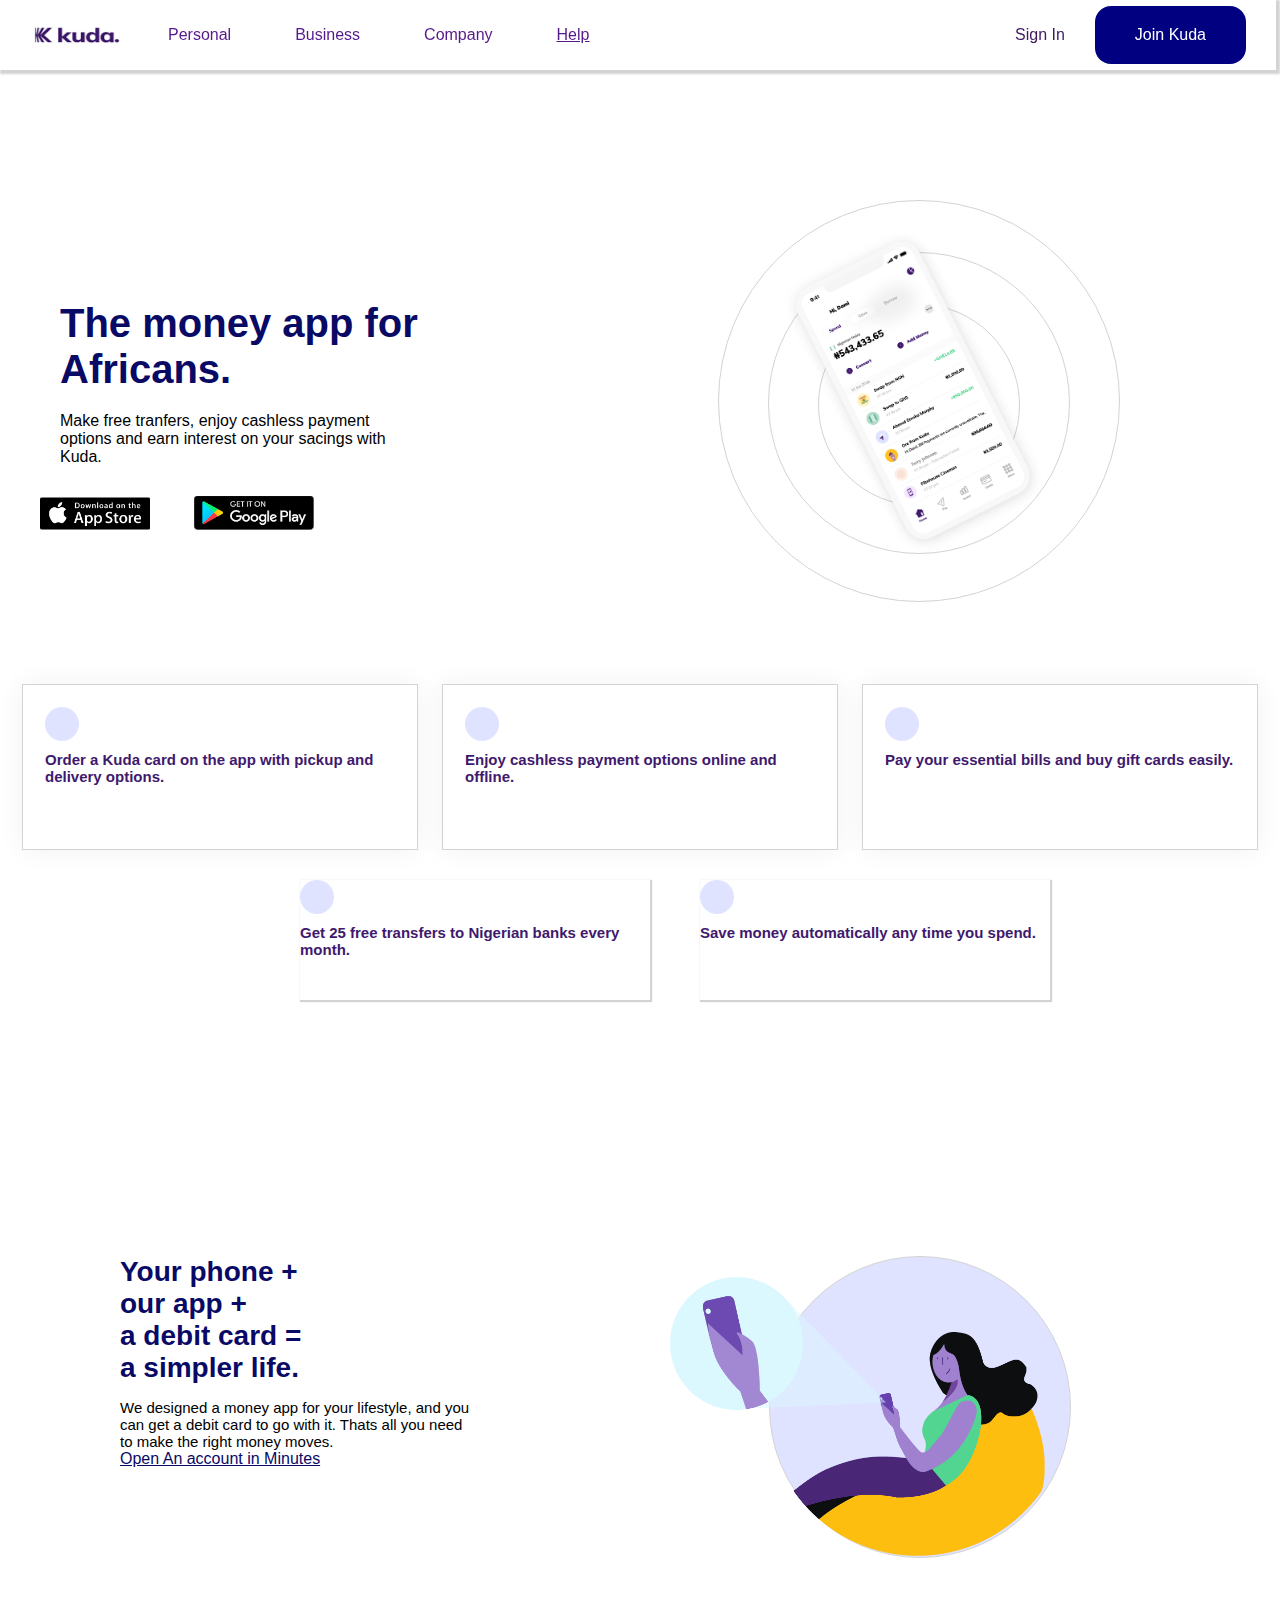
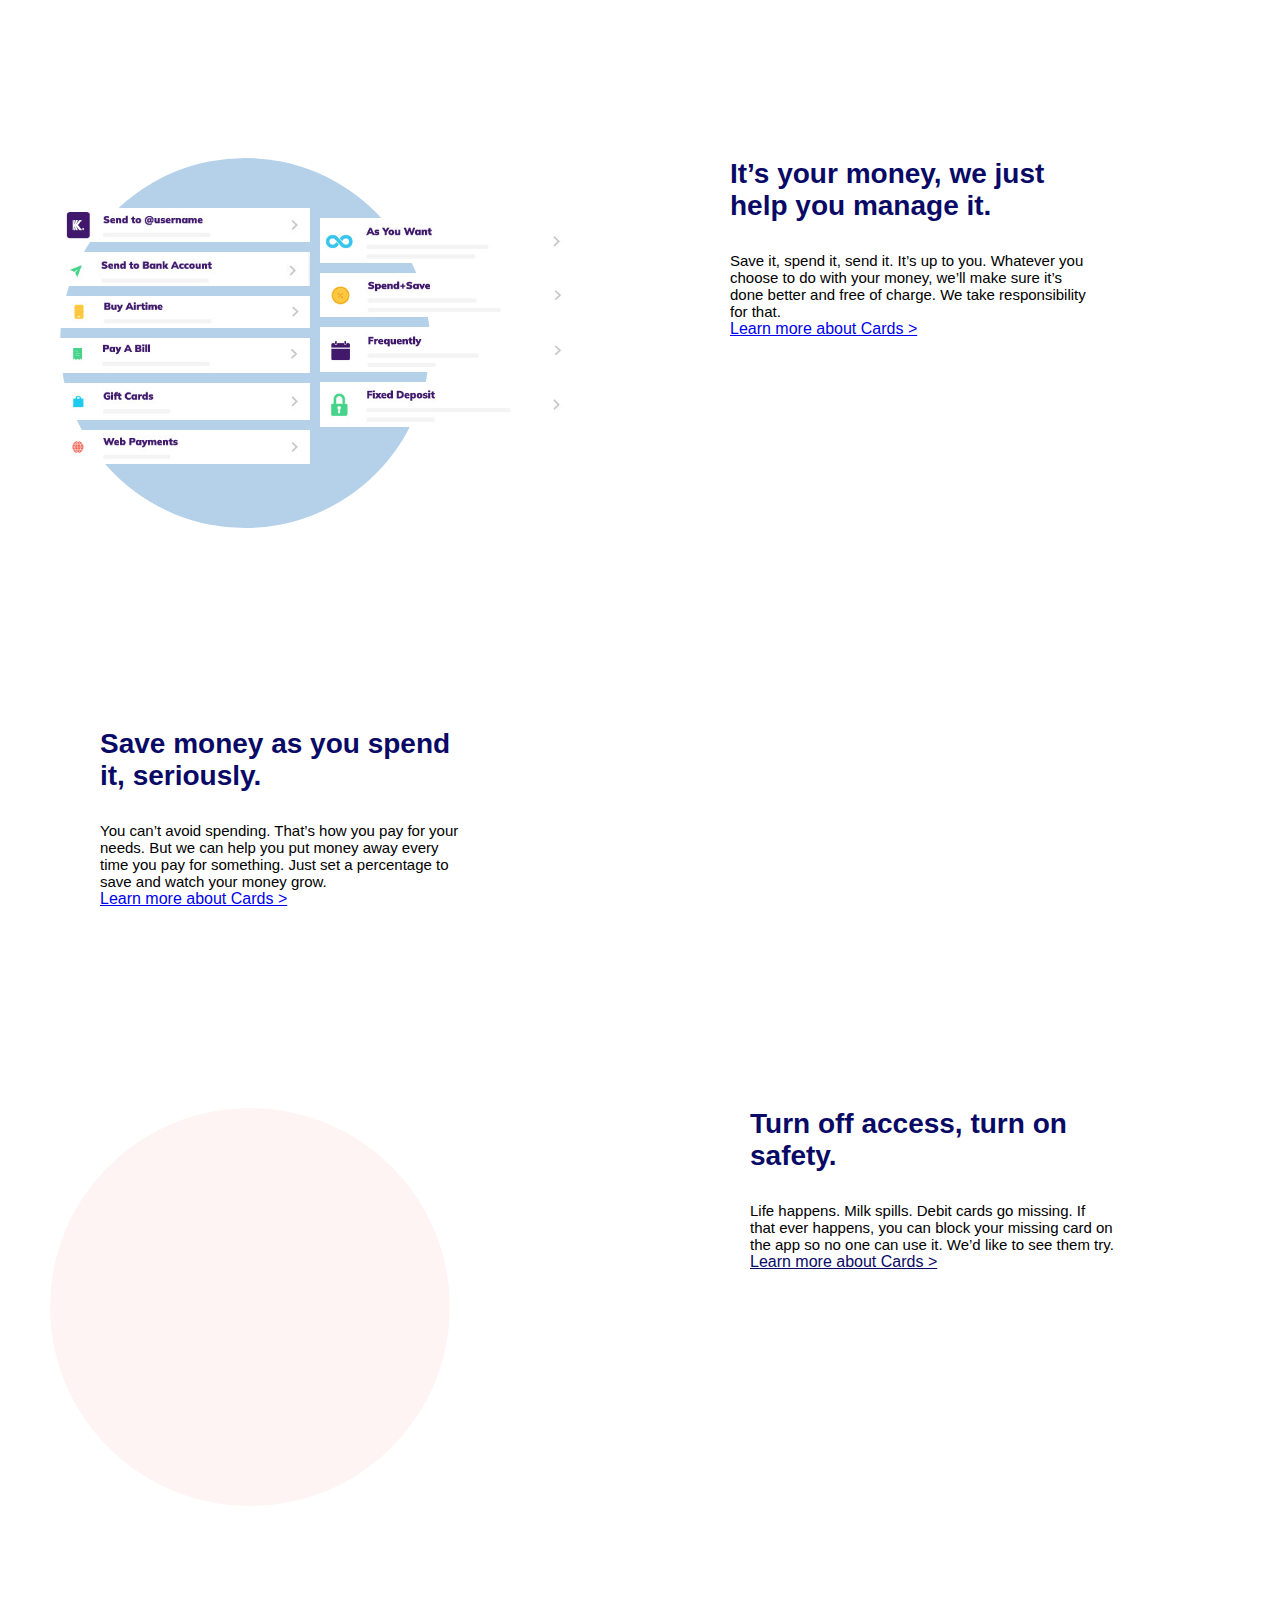
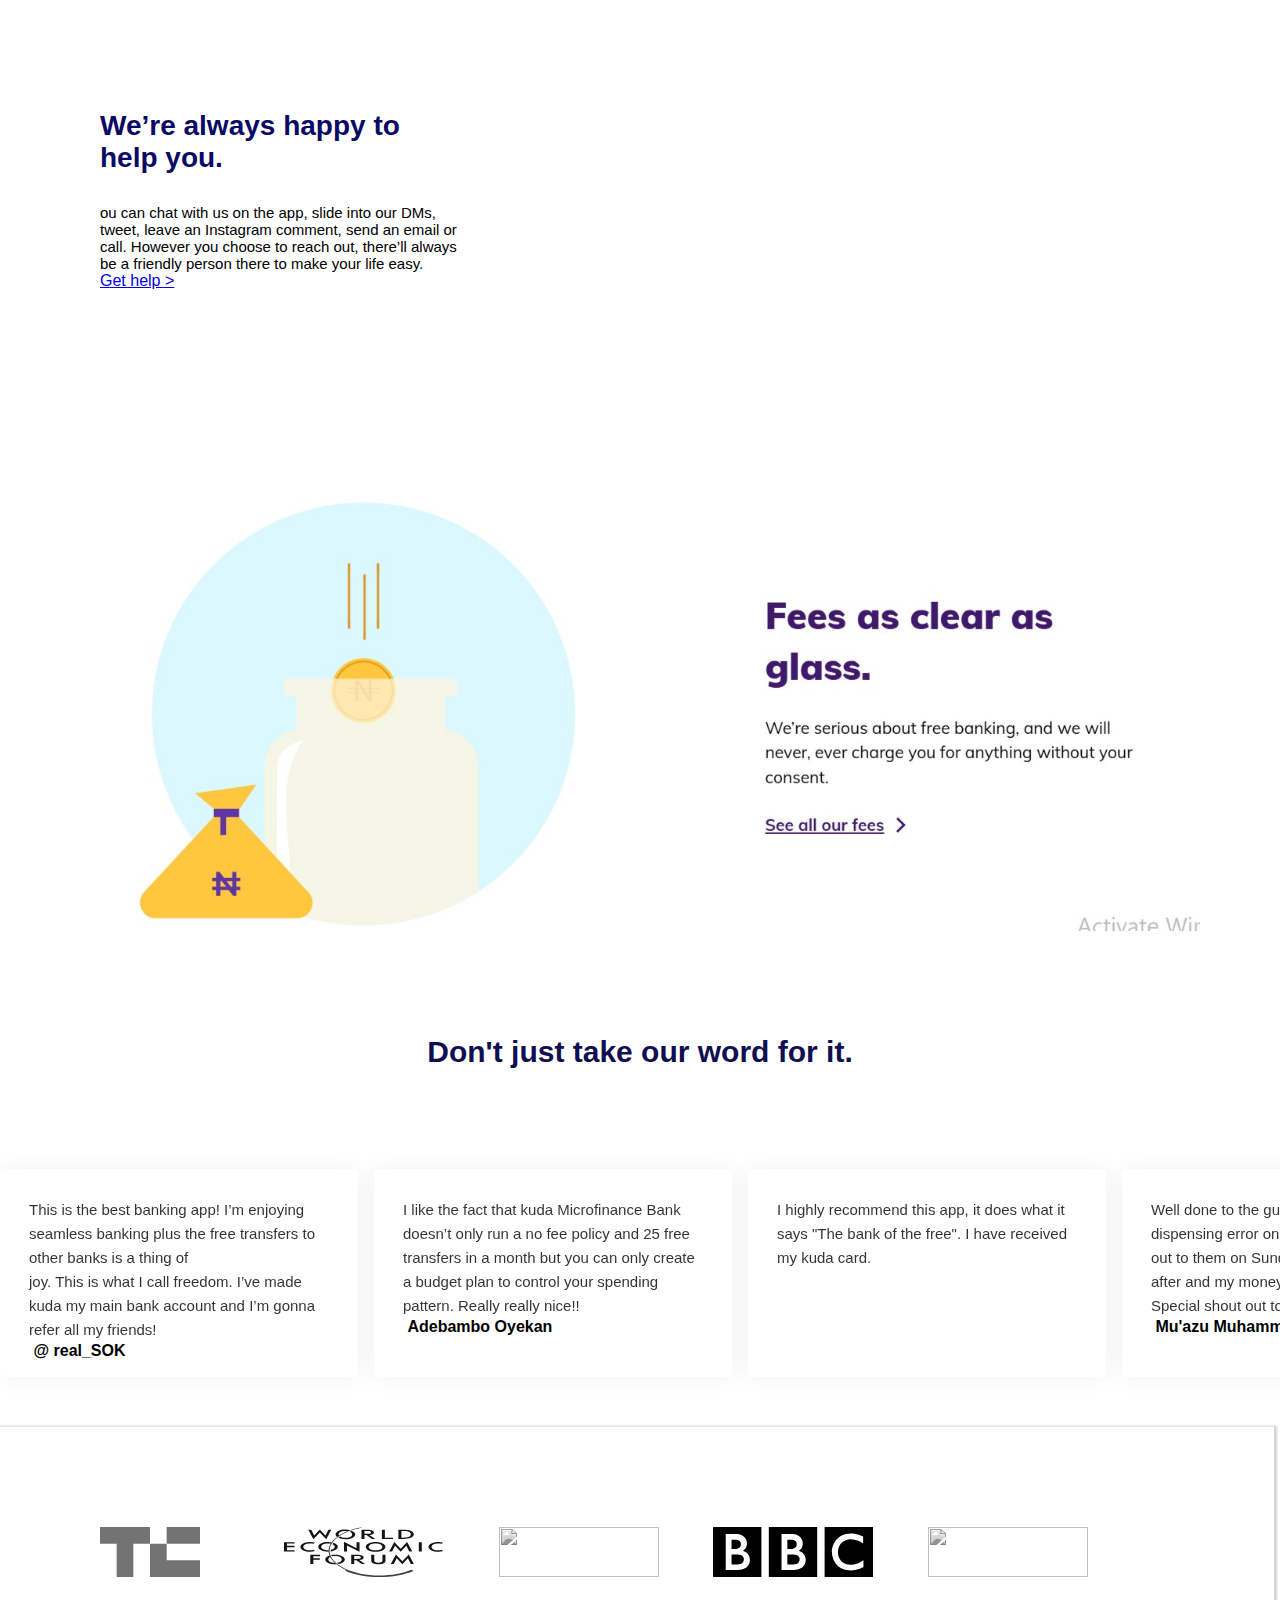
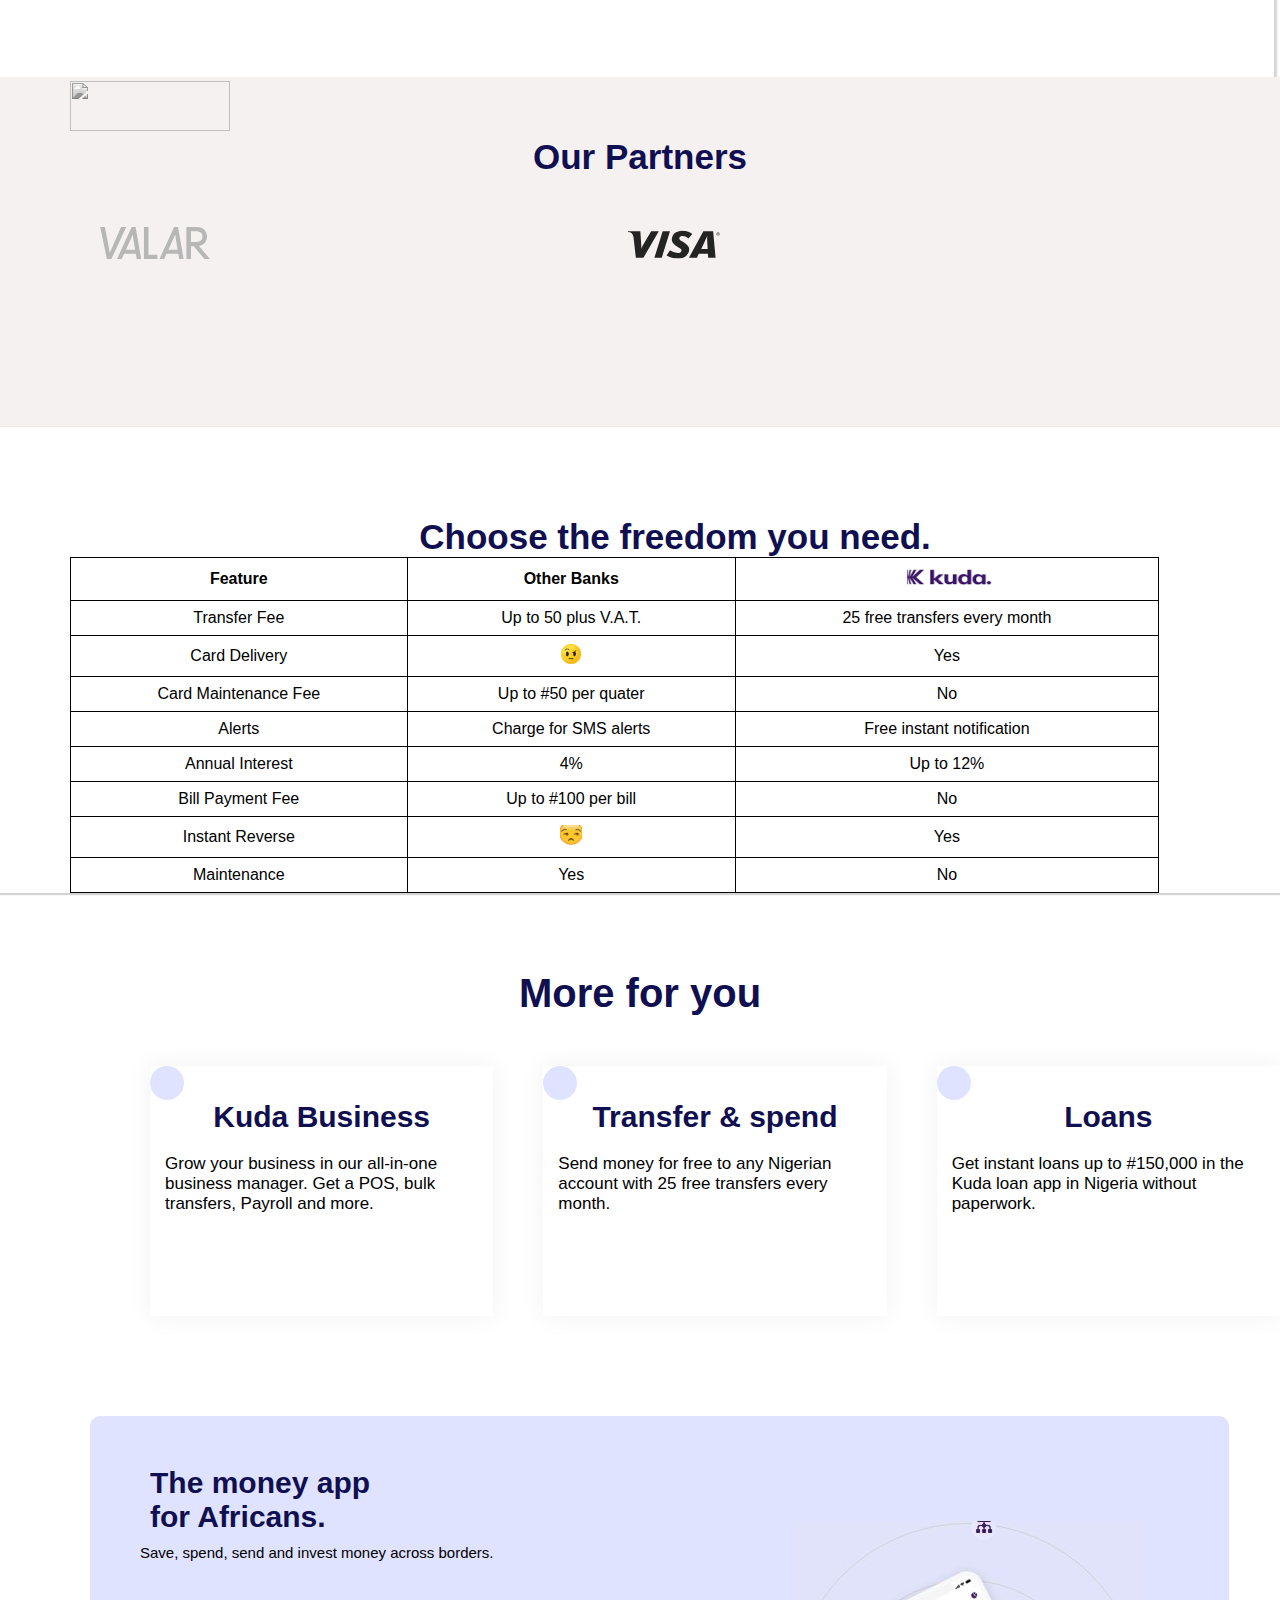
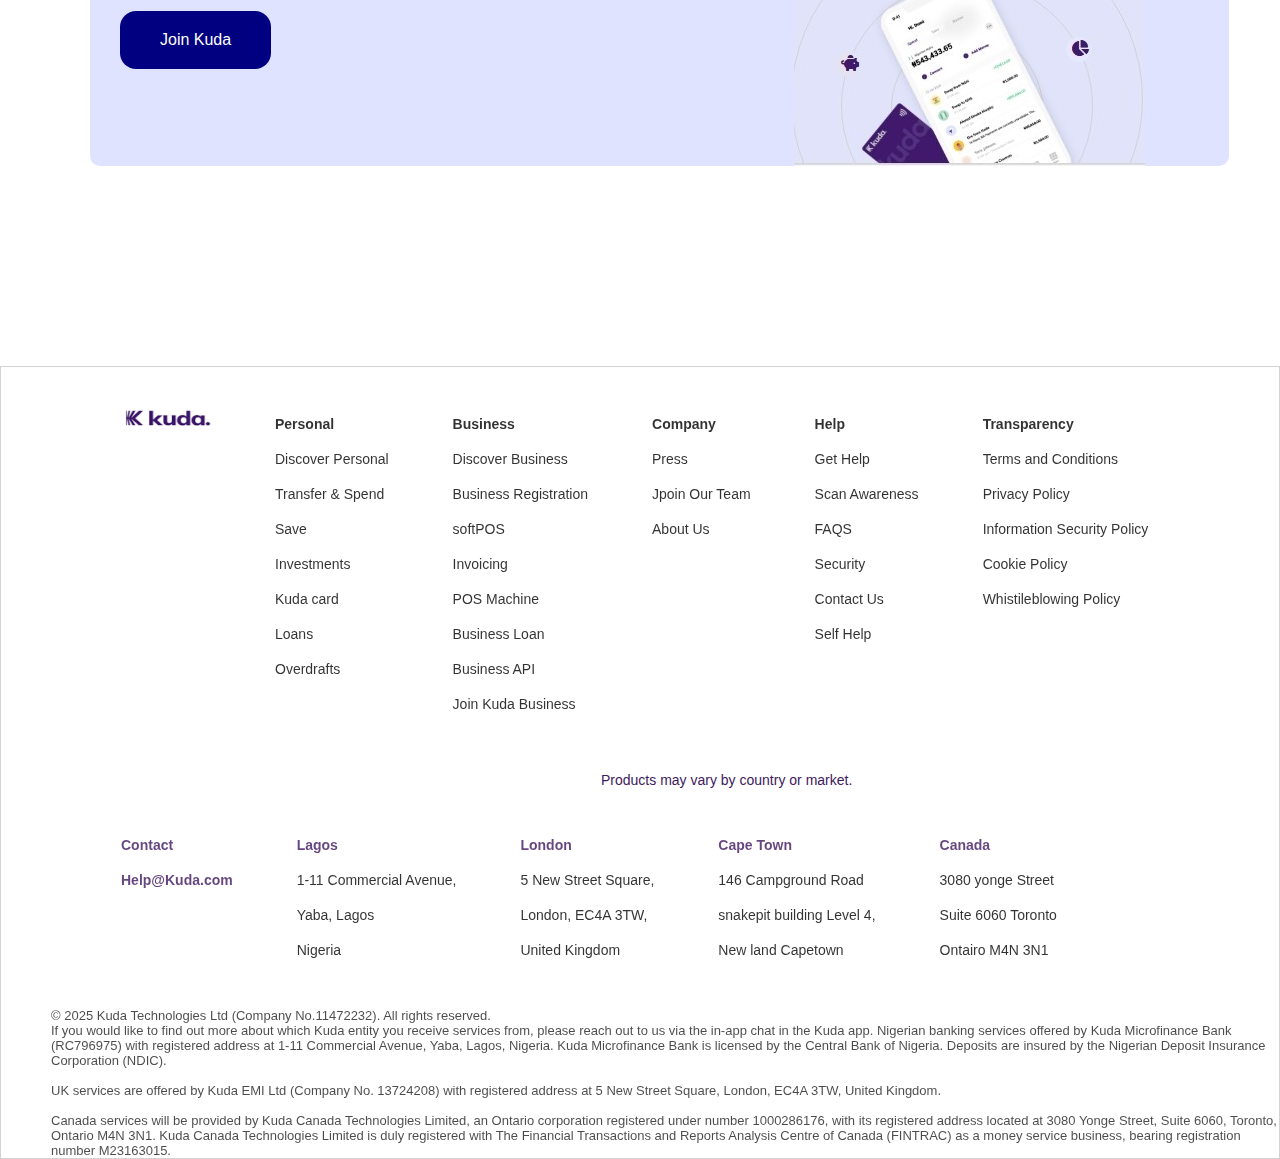
==== commit 75ef94ab: "changes made to images link" ====
--- a/index.html
+++ b/index.html
@@ -221,7 +221,7 @@
         </div>
         <div class="wo">
             <p>
-                <img width="500" src="./https://prince-kolade.github.io/Kuda-cohort/Assets/2025-03-05%20(5).png" alt="">
+                <img width="500" src="https://prince-kolade.github.io/Kuda-cohort/Assets/2025-03-05%20(5).png" alt="">
             </p>
         </div>
     </div>
@@ -246,7 +246,7 @@
         </div>
         <div class="woo">
             <p>
-                <img width="500" src="./https://prince-kolade.github.io/Kuda-cohort/Assets/1740307666381.jpg" alt="">
+                <img width="500" src="https://prince-kolade.github.io/Kuda-cohort/Assets/1740307666381.jpg" alt="">
             </p>
         </div>
     </div>
@@ -258,14 +258,14 @@
     <div class="box"> 
         <p class="p8">This is the best banking app! I’m enjoying seamless banking plus the free transfers to other banks is a thing of  <br>joy. This is what I call freedom. I’ve made kuda my main bank account and I’m gonna refer all my friends!</p>
         <div class="bab">
-            <img class="im" width="50" src="./https://kuda.com/static/realsok-66705285fe944c95934d7ff3bda73bec.svg" alt="">
+            <img class="im" width="50" src="https://kuda.com/static/realsok-66705285fe944c95934d7ff3bda73bec.svg" alt="">
             <strong>@ real_SOK</strong>
         </div>
     </div>
     <div class="box">
         <p class="p8">I like the fact that kuda Microfinance Bank  doesn’t only run a no fee policy and 25 free  transfers in a month but you can only create a budget plan to control your spending pattern. Really really nice!!</p>
         <div class="bab">
-            <img class="im" width="50" src="./https://kuda.com/static/adebambo-a15ee685f877074818864b3eeecdfeef.svg" alt="">
+            <img class="im" width="50" src="https://kuda.com/static/adebambo-a15ee685f877074818864b3eeecdfeef.svg" alt="">
             <strong>Adebambo Oyekan</strong>
         </div>
     </div>
@@ -278,7 +278,7 @@
     <div class="box">
         <p class="p8">Well done to the guys at @kudabank had a dispensing error on Friday night and reached out to them on Sunday... 48 working hours after and my money is back in my account... Special shout out to Maxwell and Norah</p>
         <div class="bab">
-            <img class="im" width="50" src="./https://kuda.com/static/muhammad-a382b5f53a5e464e0a2929be0c68f852.svg" alt="">
+            <img class="im" width="50" src="https://kuda.com/static/muhammad-a382b5f53a5e464e0a2929be0c68f852.svg" alt="">
             <strong>Mu'azu Muhammad Kudu</strong>
         </div>
     </div>
@@ -293,26 +293,26 @@
         <p class="p8">Never thought an app would stylish become my everyday way to bank and have access to physical  cash.
             @kudabank is sleek</p>
             <div class="bab">
-                <img class="im" width="50" src="./https://kuda.com/static/babajide-ca560e39acf445ef6c8e91104ef1be8d.svg" alt="">
+                <img class="im" width="50" src="https://kuda.com/static/babajide-ca560e39acf445ef6c8e91104ef1be8d.svg" alt="">
                 <strong>Babajide Duroshola</strong>
             </div>
     </div>
 </div>
 <div class="tuc">
-    <img class="data" src="./[data-uri]" alt="">
-    <img class="data" src="./[data-uri]" alt="">
-    <img class="data" src="./https://kuda.com/static/fintech-0a9e5796db280b81800496a6c3c23c6d.svg" alt="">
-    <img class="bbc" src=" ./[data-uri]" alt="">
+    <img class="data" src="[data-uri]" alt="">
+    <img class="data" src="[data-uri]" alt="">
+    <img class="data" src="https://kuda.com/static/fintech-0a9e5796db280b81800496a6c3c23c6d.svg" alt="">
+    <img class="bbc" src=" [data-uri]" alt="">
     <img class="data" height="50" width="160" src="./https://kuda.com/static/cnbc-45f58c789bba9e75d11c83bb03c5d3ff.svg" alt="">
-    <img class="data" src="./https://kuda.com/static/euromoney-2f7f12d4caef10de0f43b424ad5bd0a2.svg" alt="">
+    <img class="data" src="https://kuda.com/static/euromoney-2f7f12d4caef10de0f43b424ad5bd0a2.svg" alt="">
 </div>
 <div class="valar">
     <p class="part">Our Partners</p>
-    <img class="visa" src="./[data-uri]" alt="">
-    <img class="visa" src="./https://kuda.com/static/entreeCapital-af919d4ffd7d5cef28085ee2a9085519.svg" alt="">
-    <img class="visa" src="./https://kuda.com/static/sbiHoldings-32de2b58b5a5d5a40696e17db098a44d.svg" alt="">
-    <img class="visa" src="./https://kuda.com/static/target-global-d0857fbce3223960d649682020537e20.svg" alt="">
-    <img class="visa" src="./[data-uri]" alt="">
+    <img class="visa" src="[data-uri]" alt="">
+    <img class="visa" src="https://kuda.com/static/entreeCapital-af919d4ffd7d5cef28085ee2a9085519.svg" alt="">
+    <img class="visa" src="https://kuda.com/static/sbiHoldings-32de2b58b5a5d5a40696e17db098a44d.svg" alt="">
+    <img class="visa" src="https://kuda.com/static/target-global-d0857fbce3223960d649682020537e20.svg" alt="">
+    <img class="visa" src="[data-uri]" alt="">
 </div>
 <div class="alert">
     <p class="part">Choose the freedom you need.</p>
